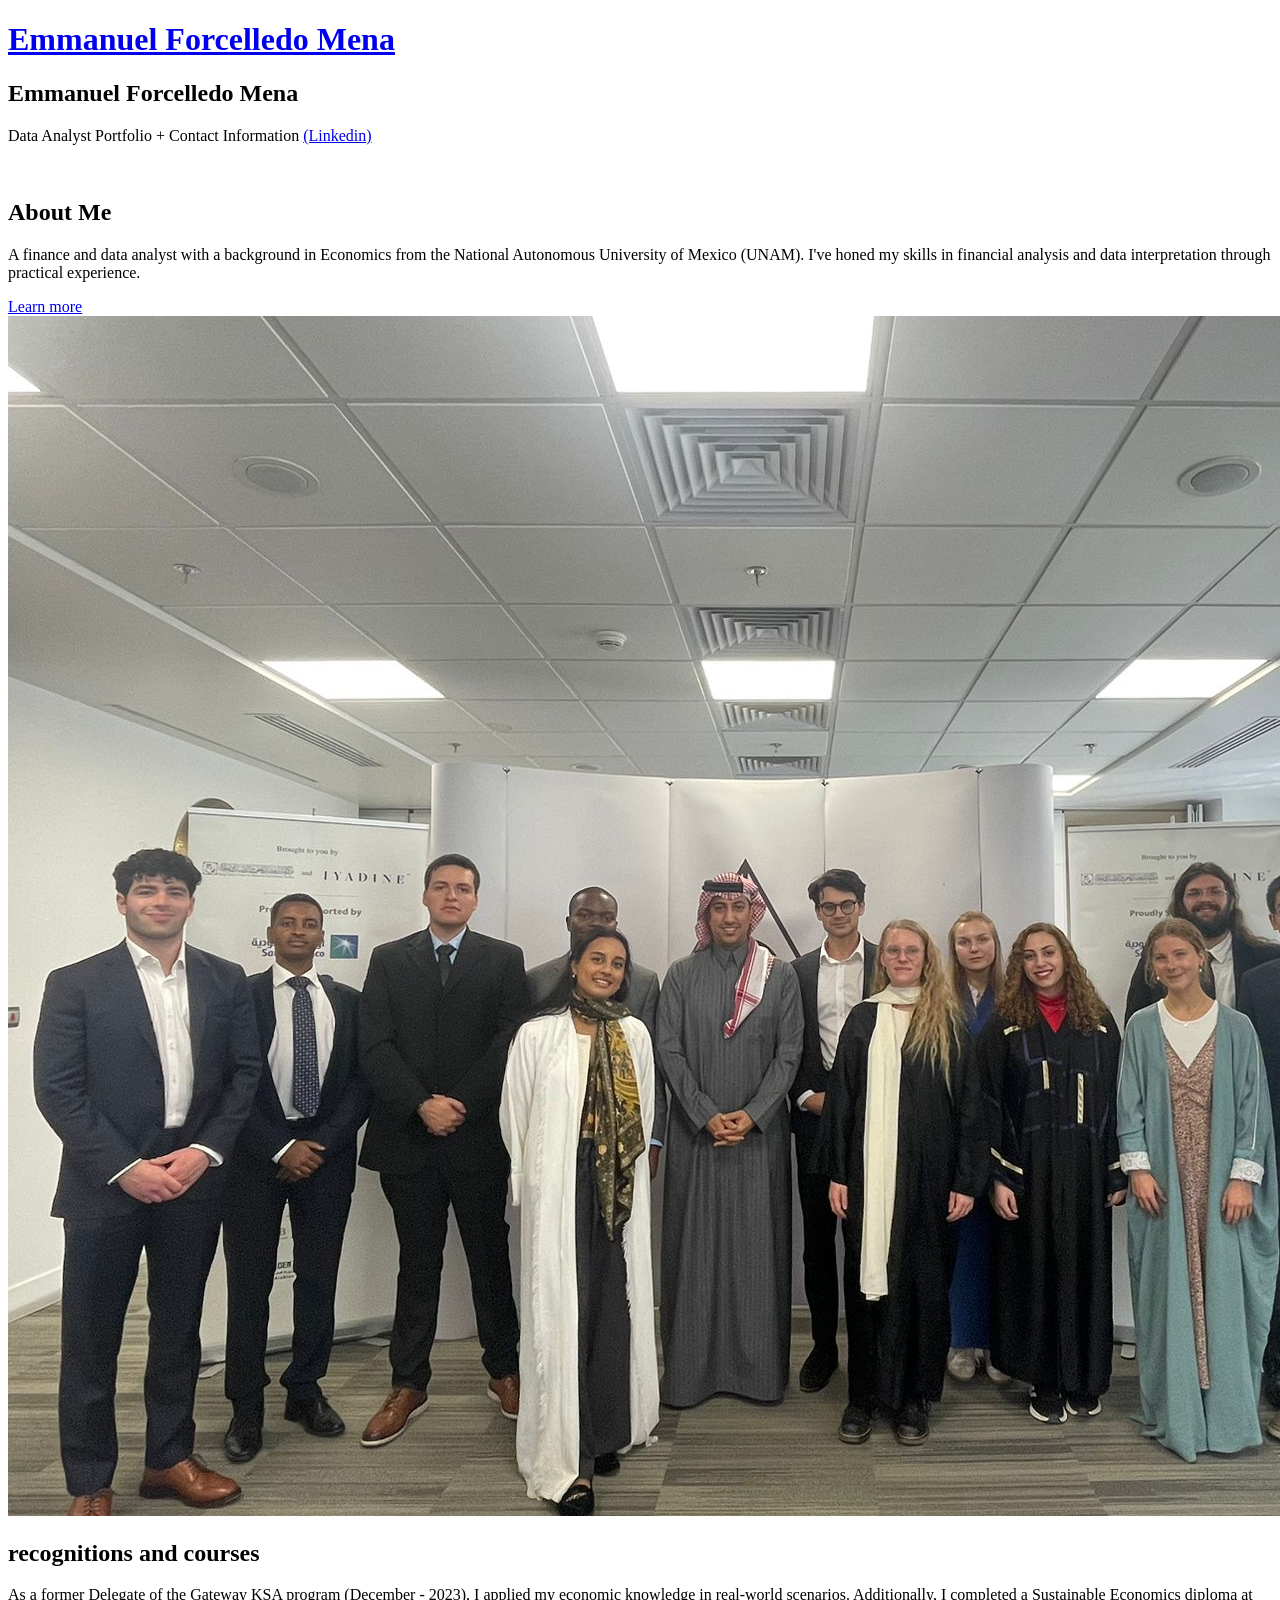
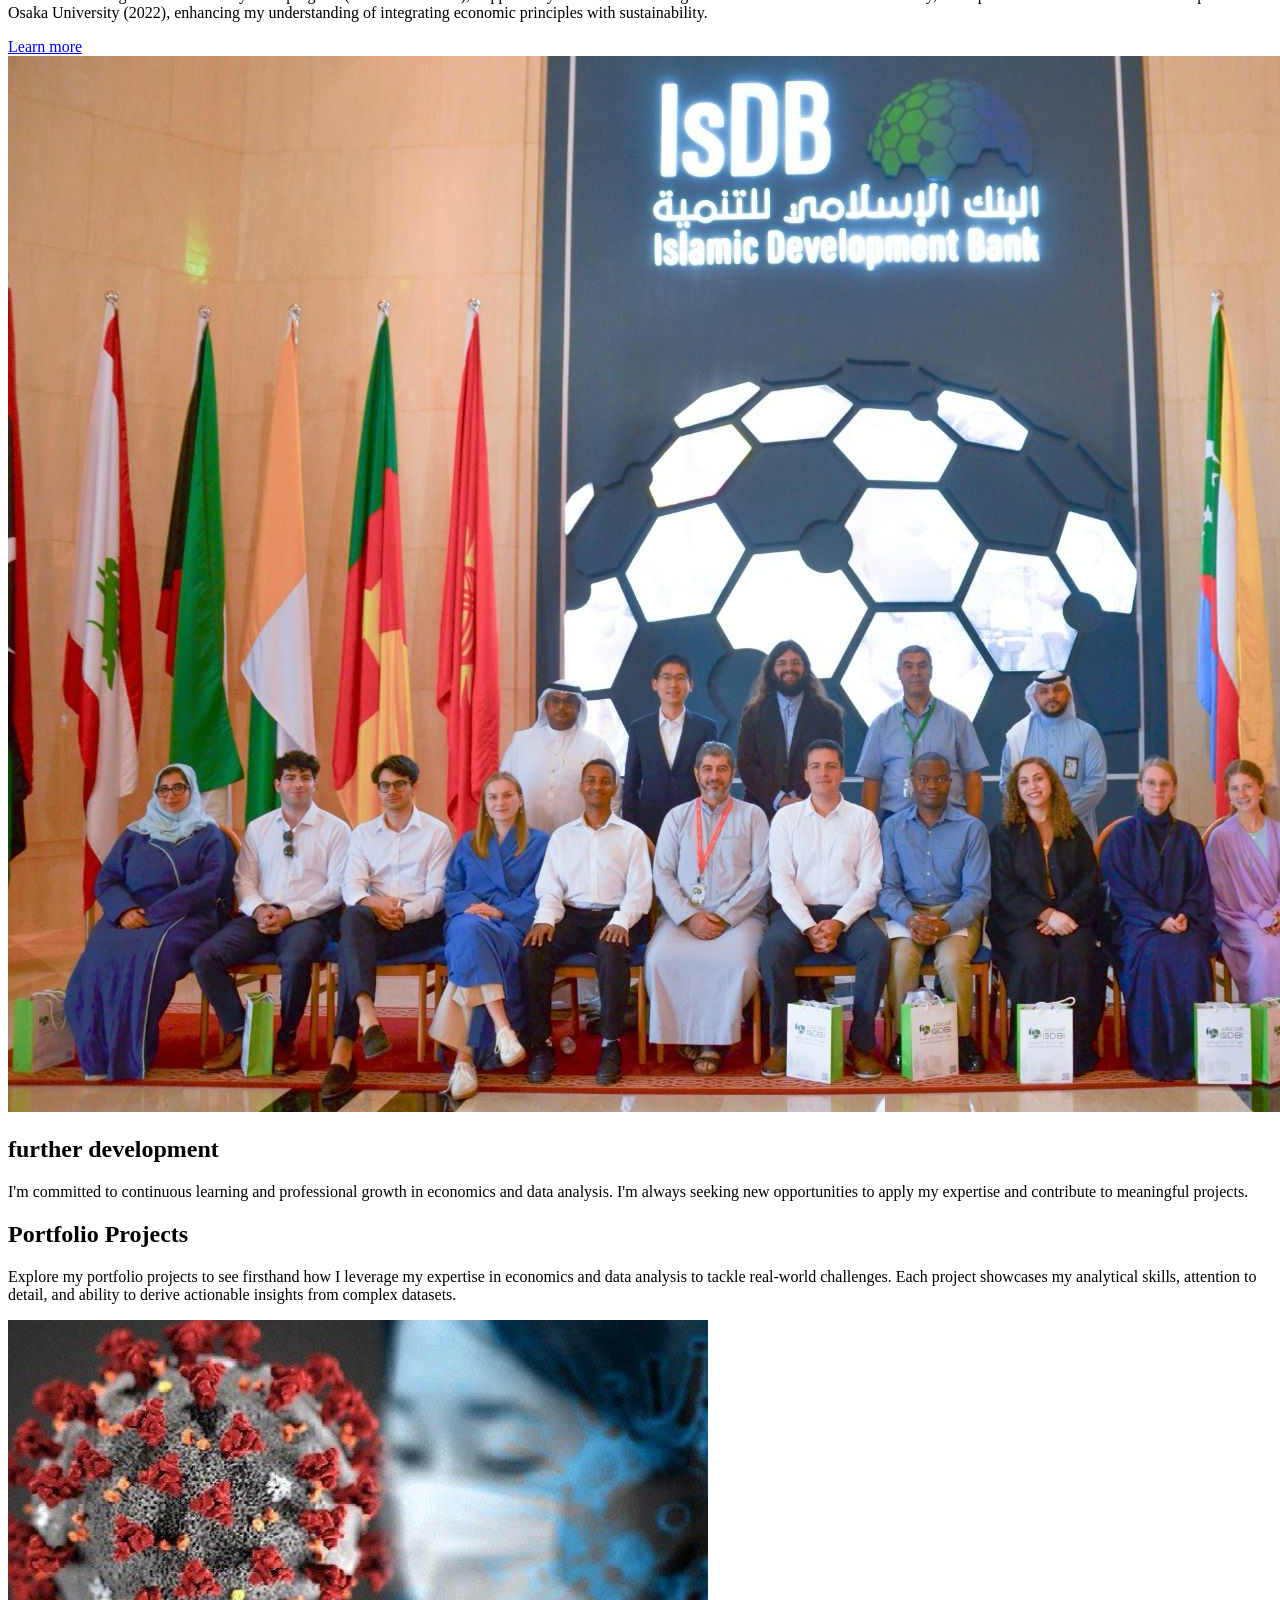
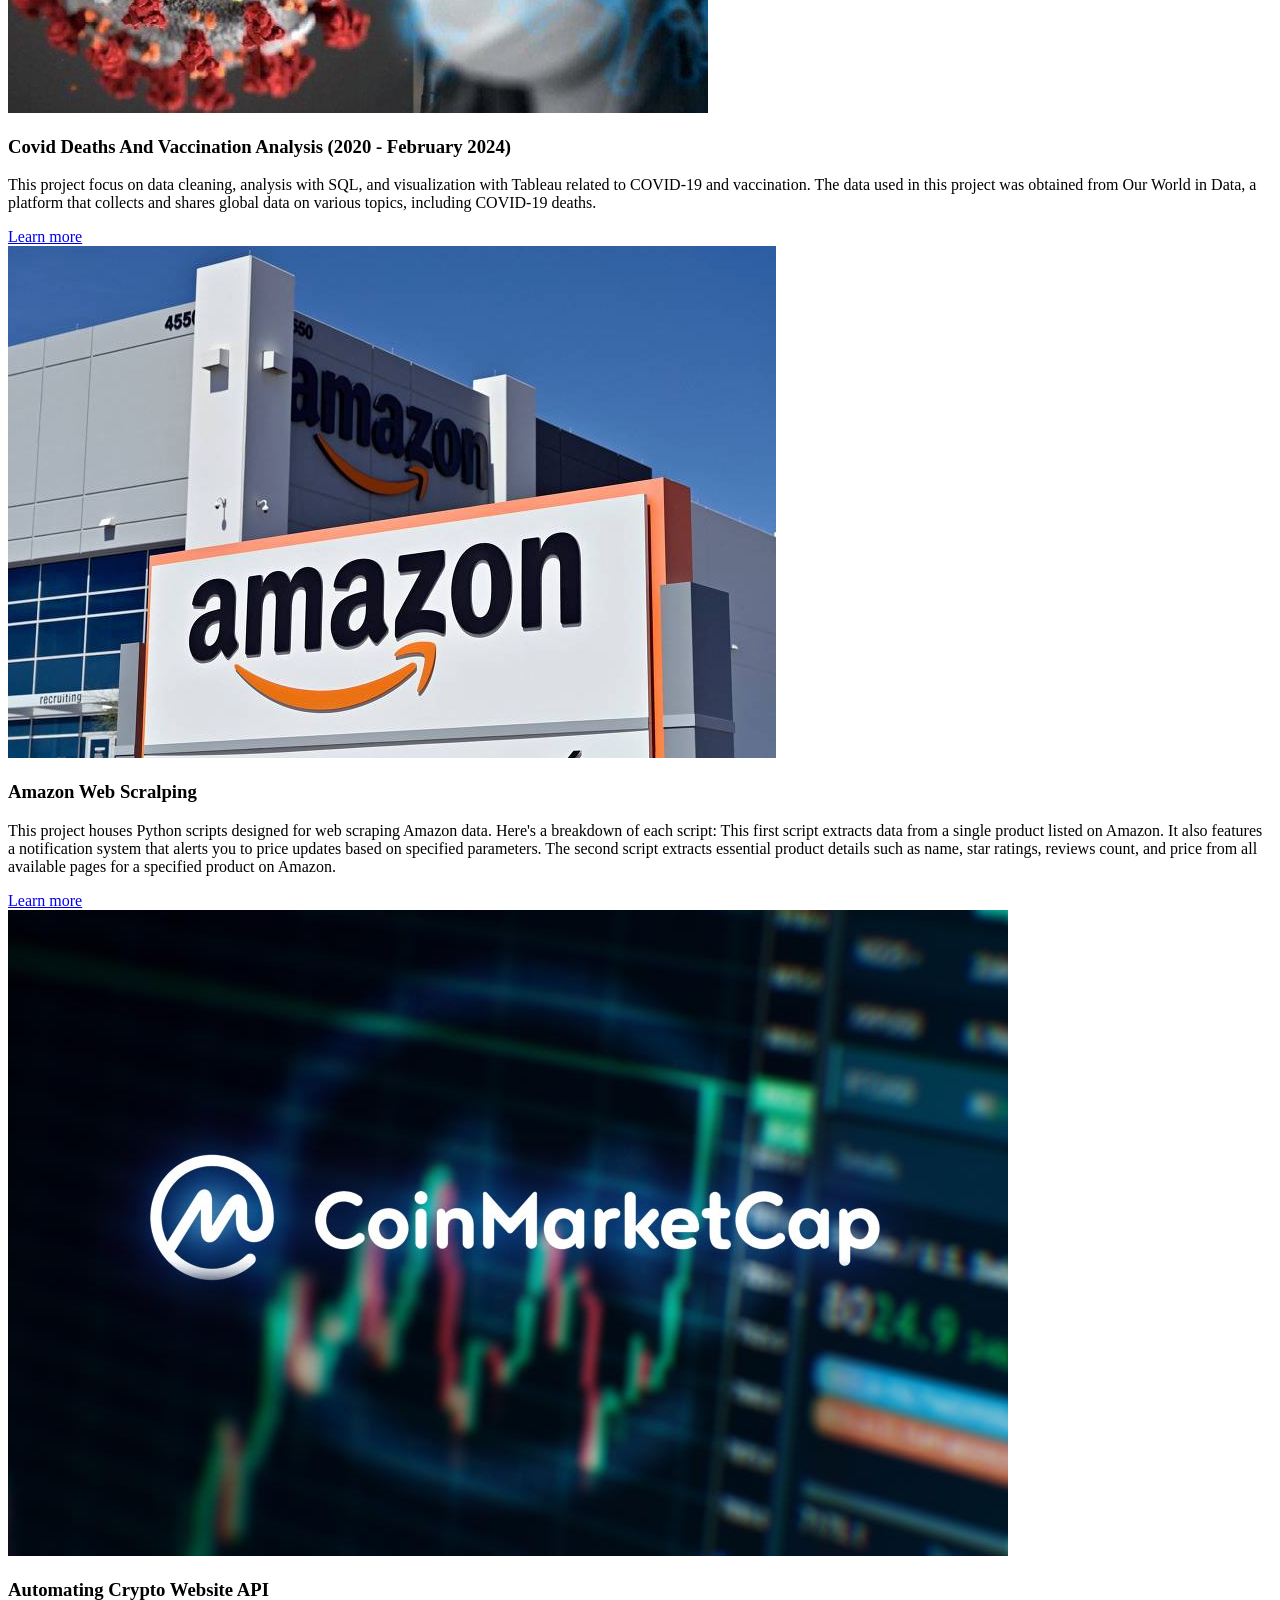
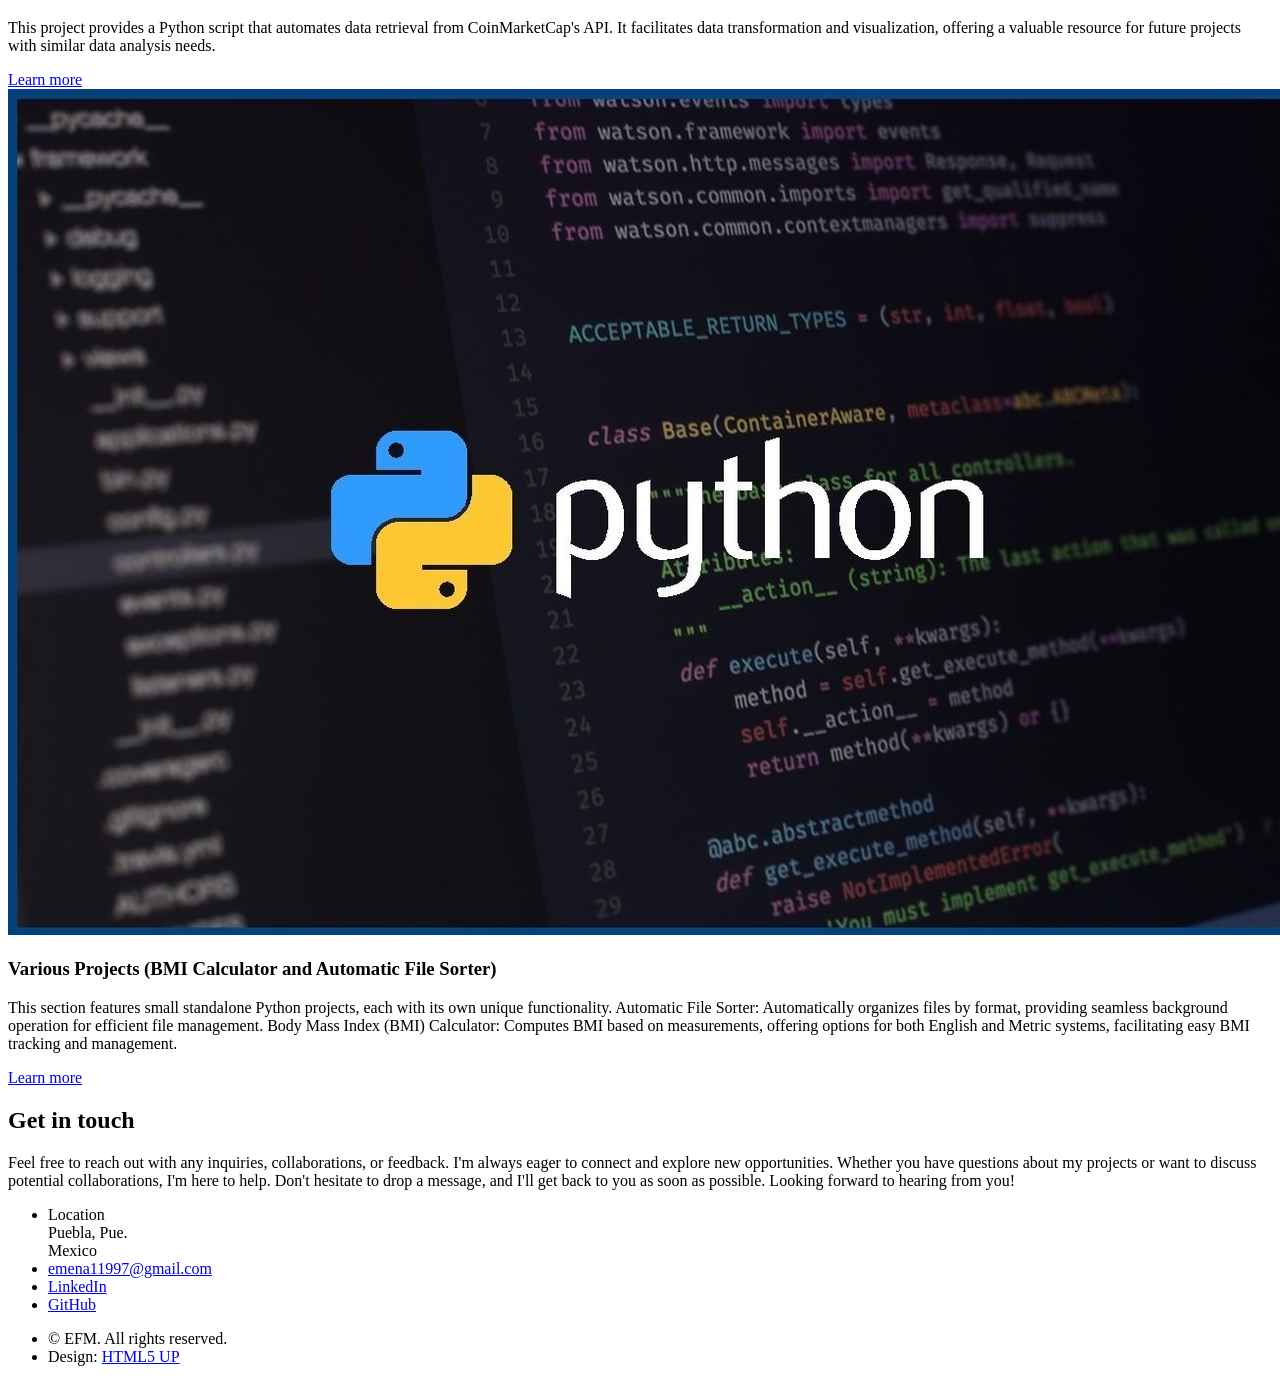
==== index.html @ 2828c2f2 "Add files via upload Initial Commit" ====
<!DOCTYPE HTML>
<!--
	Solid State by HTML5 UP
	html5up.net | @ajlkn
	Free for personal and commercial use under the CCA 3.0 license (html5up.net/license)
-->
<html>
	<head>
		<title>Solid State by HTML5 UP</title>
		<meta charset="utf-8" />
		<meta name="viewport" content="width=device-width, initial-scale=1, user-scalable=no" />
		<link rel="stylesheet" href="assets/css/main.css" />
		<noscript><link rel="stylesheet" href="assets/css/noscript.css" /></noscript>
	</head>
	<body class="is-preload">

		<!-- Page Wrapper -->
			<div id="page-wrapper">

				<!-- Header -->
					<header id="header" class="alt">
						<h1><a href="index.html">Emmanuel Forcelledo Mena</a></h1>
					</header>


				<!-- Banner -->
					<section id="banner">
						<div class="inner">
							<div class="logo"><span class="icon fa-gem"></span></div>
							<h2>Emmanuel Forcelledo Mena</h2>
							<p>Data Analyst Portfolio + Contact Information <a href="https://www.linkedin.com/in/emmanuel-forcelledo-mena-1a5a07210/"> (Linkedin) </a></p>
						</div>
					</section>

				<!-- Wrapper -->
					<section id="wrapper">

						<!-- One -->
							<section id="one" class="wrapper spotlight style1">
								<div class="inner">
									<a href="#" class="image"><img src="images/IMG_3026.jpg" alt="" /></a>
									<div class="content">
										<h2 class="major">About Me </h2>
										<p>
											A finance and data analyst with a background in Economics from the National Autonomous University of Mexico (UNAM).
											I've honed my skills in financial analysis and data interpretation through practical experience.</p>
										<a href="https://www.linkedin.com/in/emmanuel-forcelledo-mena-1a5a07210/" class="special">Learn more</a>
									</div>
								</div>
							</section>

						<!-- Two -->
							<section id="two" class="wrapper alt spotlight style4">
								<div class="inner">
									<a href="#" class="image"><img src="images/IMG-20231224-WA0111.jpg" alt="" /></a>
									<div class="content">
										<h2 class="major">
											recognitions and courses</h2>
										<p>As a former Delegate of the Gateway KSA program (December - 2023), I applied my economic knowledge in real-world scenarios.
											Additionally, I completed a Sustainable Economics diploma at Osaka University (2022), enhancing my understanding of
											integrating economic principles with sustainability.</p>
										<a href="https://www.linkedin.com/in/emmanuel-forcelledo-mena-1a5a07210/" class="special">Learn more</a>
									</div>
								</div>
							</section>

						<!-- Three -->
							<section id="three" class="wrapper spotlight style3">
								<div class="inner">
									<a href="#" class="image"><img src="images/IMG-20231224-WA0049.jpg" alt="" /></a>
									<div class="content">
										<h2 class="major">further development</h2>
										<p>I'm committed to continuous learning and professional growth in economics and data analysis.
											I'm always seeking new opportunities to apply my expertise and contribute to meaningful projects.</p>
									</div>
								</div>
							</section>

						<!-- Four -->
							<section id="four" class="wrapper alt style1">
								<div class="inner">
									<h2 class="major">Portfolio Projects </h2>
									<p>Explore my portfolio projects to see firsthand how I leverage my expertise
										in economics and data analysis to tackle real-world challenges. Each project showcases my analytical skills, attention to detail, and ability to derive actionable insights from complex datasets.</p>
									<section class="features">
										<article>
											<a href="#" class="image"><img src="images/Covid-19-1.jpg" alt="" /></a>
											<h3 class="major">Covid Deaths And Vaccination Analysis (2020 - February 2024)</h3>
											<p>This project focus on data cleaning, analysis with SQL, and visualization with Tableau related to COVID-19
												and vaccination. The data used in this project was obtained from
												Our World in Data, a platform that collects and shares global data on various topics,
												including COVID-19 deaths.</p>
											<a href="https://github.com/EmmanuelForcelledoMena/CovidDeathsAndVaccinationAnalysis-2020-Feb2024-" class="special">Learn more</a>
										</article>
										<article>
											<a href="#" class="image"><img src="images/Amazon.jpg" alt="" /></a>
											<h3 class="major"> Amazon Web Scralping
											</h3>
											<p>
												This project houses Python scripts designed for web scraping Amazon data. Here's a breakdown of each script:
												
												
												This  first script extracts data from a single product listed on Amazon. It also features a notification system that alerts you to price updates based on specified parameters.
												
												
												The second script extracts essential product details such as name, star ratings, reviews count, and price from all available pages for a specified product on Amazon.
												
												</p>
											<a href= "https://github.com/EmmanuelForcelledoMena/PythonAmazonWebScralping" class="special">Learn more</a>
										</article>
										<article>
											<a href="#" class="image"><img src="images/CoinMarketCap.jpg" alt="" /></a>
											<h3 class="major">Automating Crypto Website API
											</h3>
											<p>This project provides a Python script that automates data retrieval from CoinMarketCap's API.
												It facilitates data transformation and visualization, offering a valuable resource for future projects with similar data analysis needs.</p>
											<a href="https://github.com/EmmanuelForcelledoMena/AutomatingCryptoWebsiteAPI" class="special">Learn more</a>
										</article>
										<article>
											<a href="#" class="image"><img src="images/1366_2000.jpg" alt="" /></a>
											<h3 class="major">Various Projects (BMI Calculator and Automatic File Sorter)
											</h3>
											<p>This section features small standalone Python projects, each with its own unique functionality.

												Automatic File Sorter: Automatically organizes files by format, providing seamless background operation for efficient file management.
												
												Body Mass Index (BMI) Calculator: Computes BMI based on measurements, offering options for both English and Metric systems, facilitating easy BMI tracking and management.</p>
											<a href="https://github.com/EmmanuelForcelledoMena/VariousProjects-BMICalculator-AutomaticFileSorter-" class="special">Learn more</a>
										</article>
									</section>
								</div>
							</section>

					</section>

				<!-- Footer -->
<section id="footer">
    <div class="inner">
        <h2 class="major">Get in touch</h2>
        <p>Feel free to reach out with any inquiries, collaborations, or feedback.
            I'm always eager to connect and explore new opportunities. Whether you have questions about my projects
            or want to discuss potential collaborations, I'm here to help. Don't hesitate to drop a message,
            and I'll get back to you as soon as possible. Looking forward to hearing from you!</p>

        <ul class="contact">
            <li class="icon solid fa-map-marker-alt">
                Location<br />
                Puebla, Pue.<br />
                Mexico
            </li>
            <li class="icon solid fa-envelope"><a href="mailto:emena11997@gmail.com">emena11997@gmail.com</a></li>
            <li class="icon brands fa-linkedin"><a href="https://www.linkedin.com/in/emmanuel-forcelledo-mena-1a5a07210/">LinkedIn</a></li>
            <li class="icon brands fa-github"><a href="https://github.com/EmmanuelForcelledoMena">GitHub</a></li>
        </ul>
        <ul class="copyright">
            <li>&copy; EFM. All rights reserved.</li>
            <li>Design: <a href="http://html5up.net">HTML5 UP</a></li>
        </ul>
    </div>
</section>

							</ul>
						</div>
					</section>

			</div>

		<!-- Scripts -->
			<script src="assets/js/jquery.min.js"></script>
			<script src="assets/js/jquery.scrollex.min.js"></script>
			<script src="assets/js/browser.min.js"></script>
			<script src="assets/js/breakpoints.min.js"></script>
			<script src="assets/js/util.js"></script>
			<script src="assets/js/main.js"></script>

	</body>
</html>
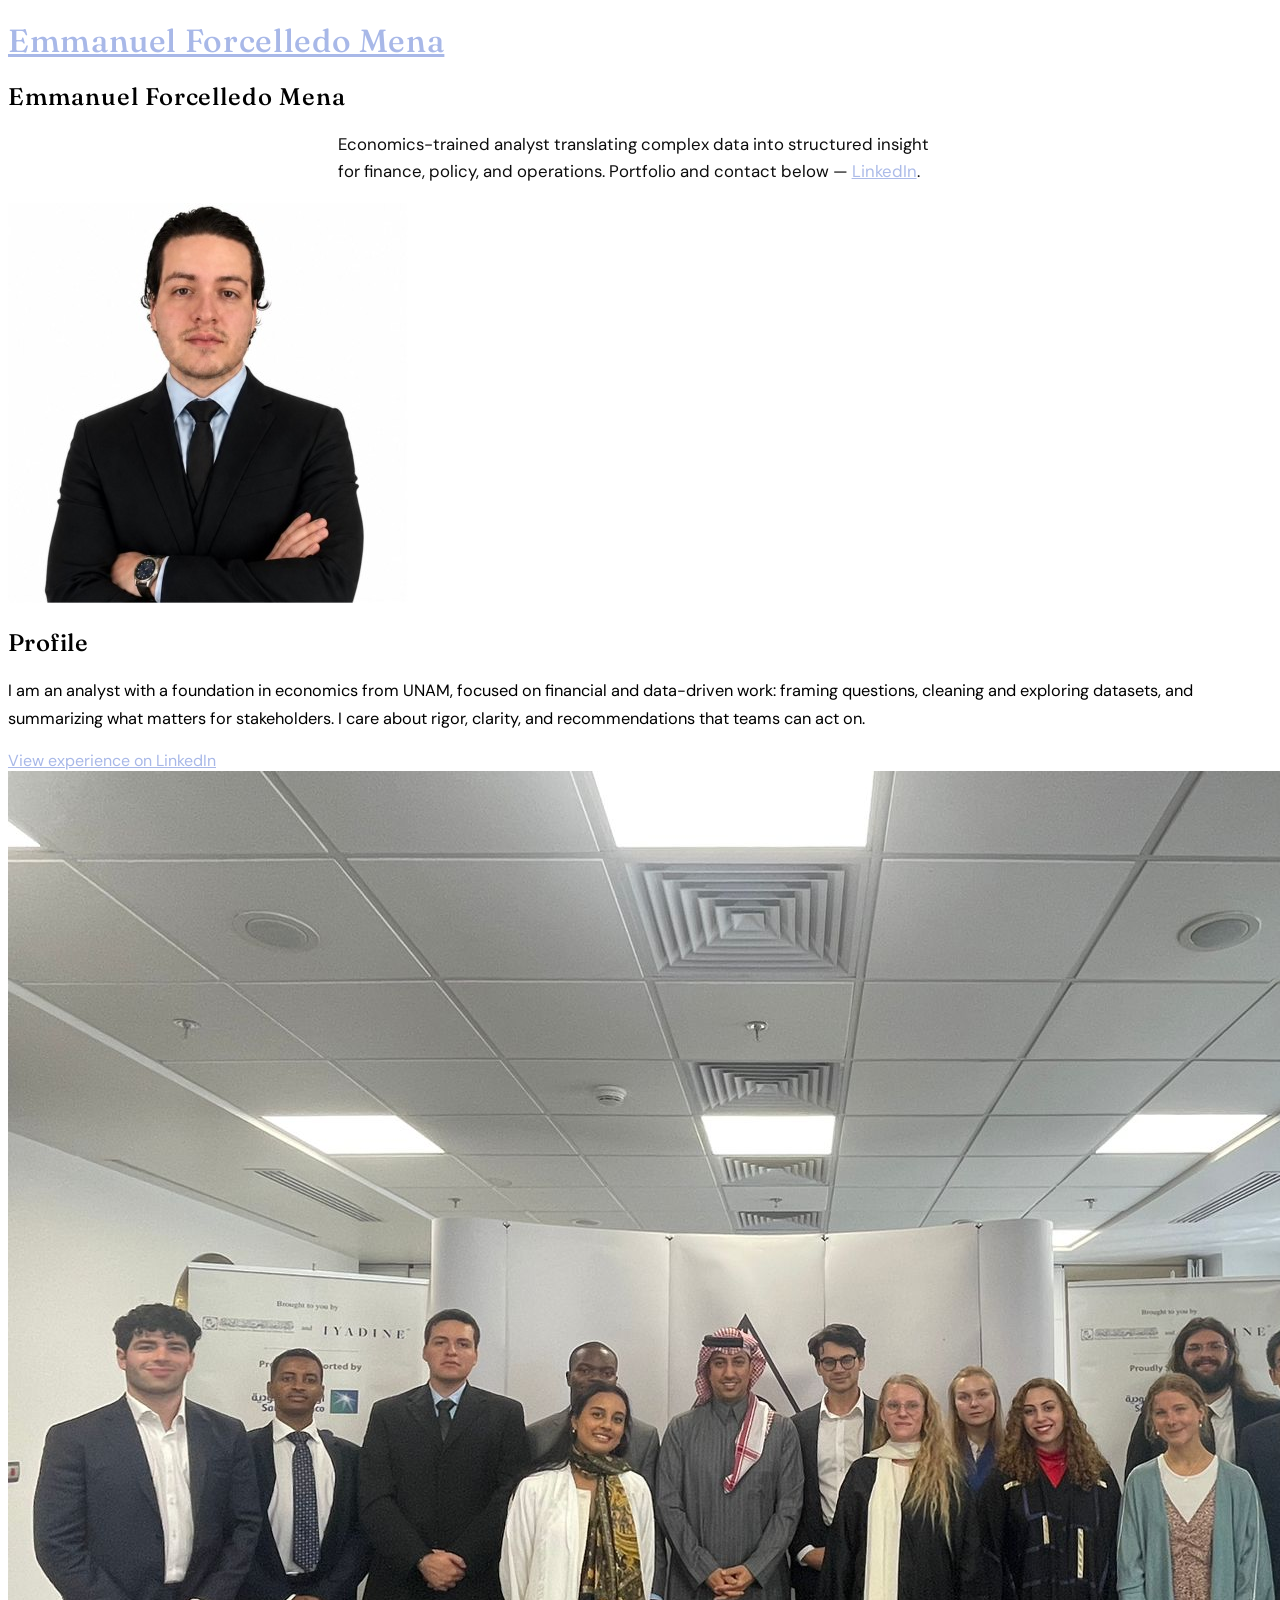
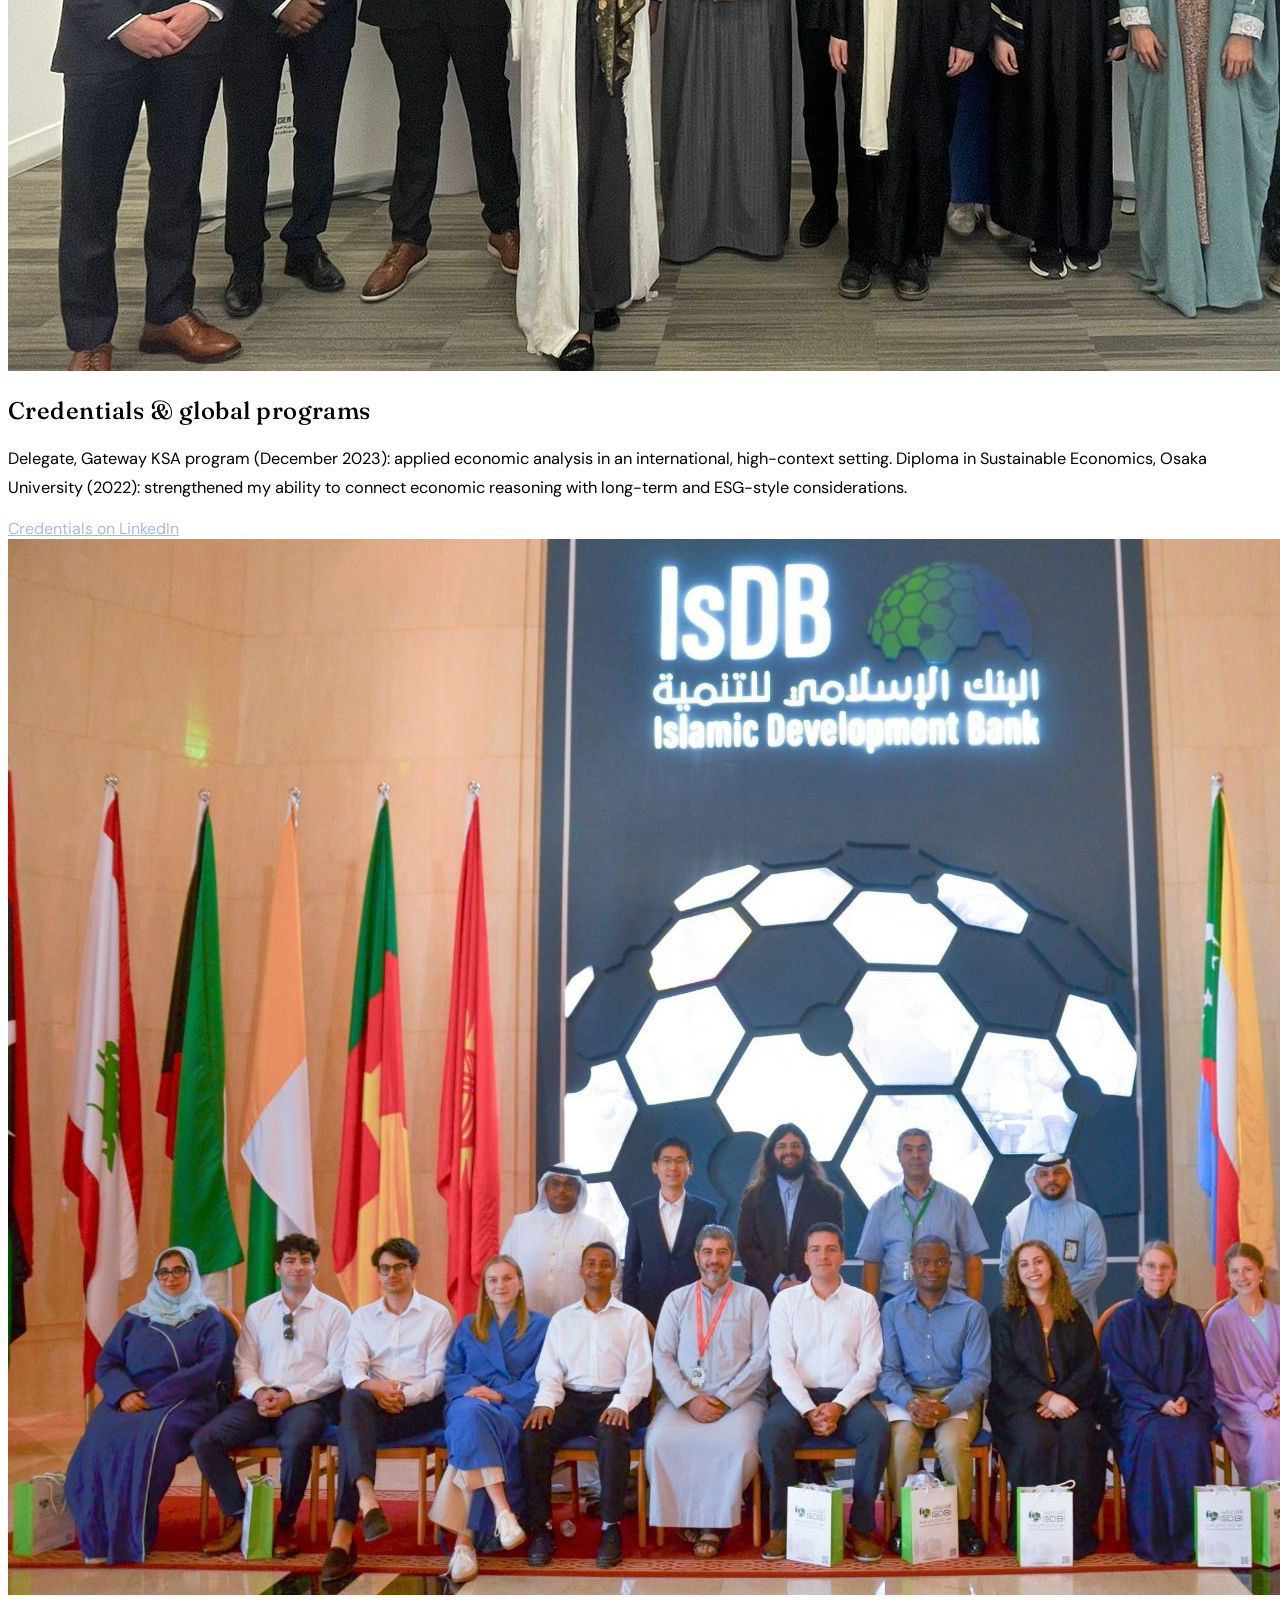
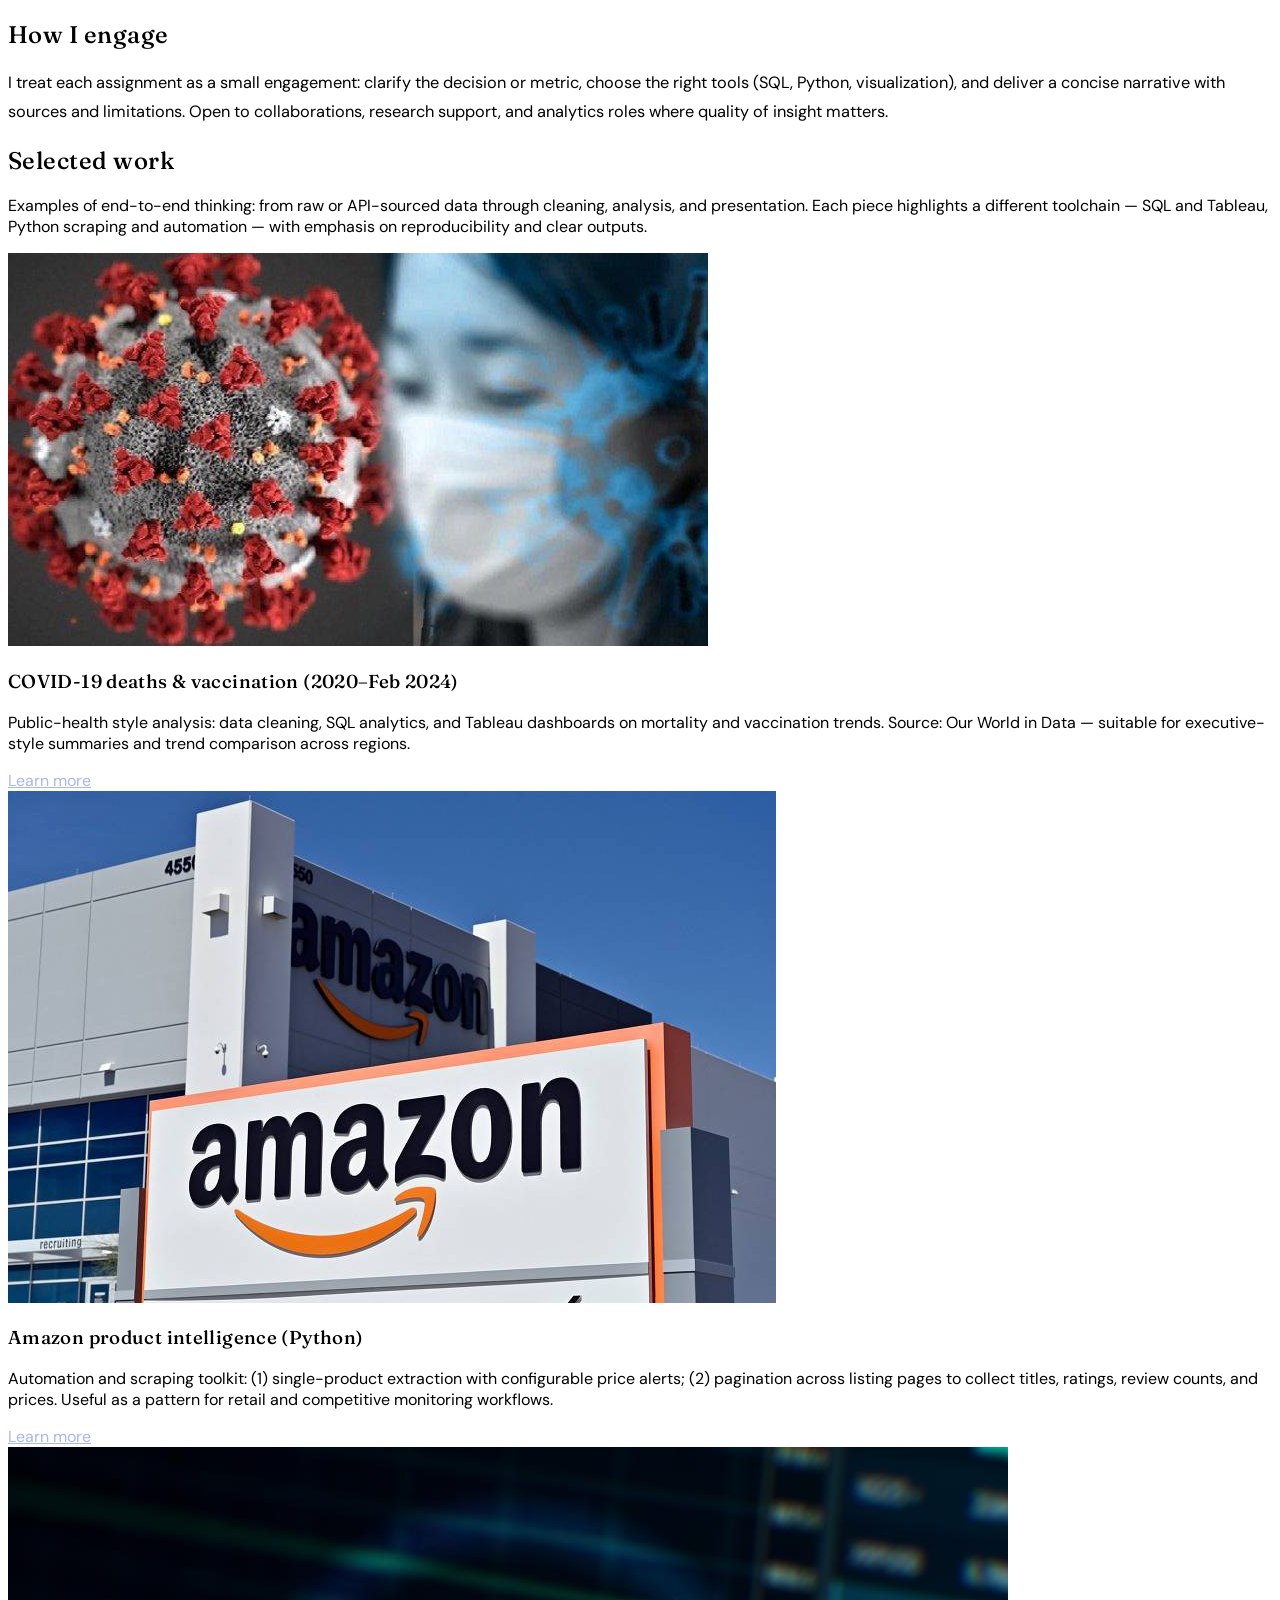
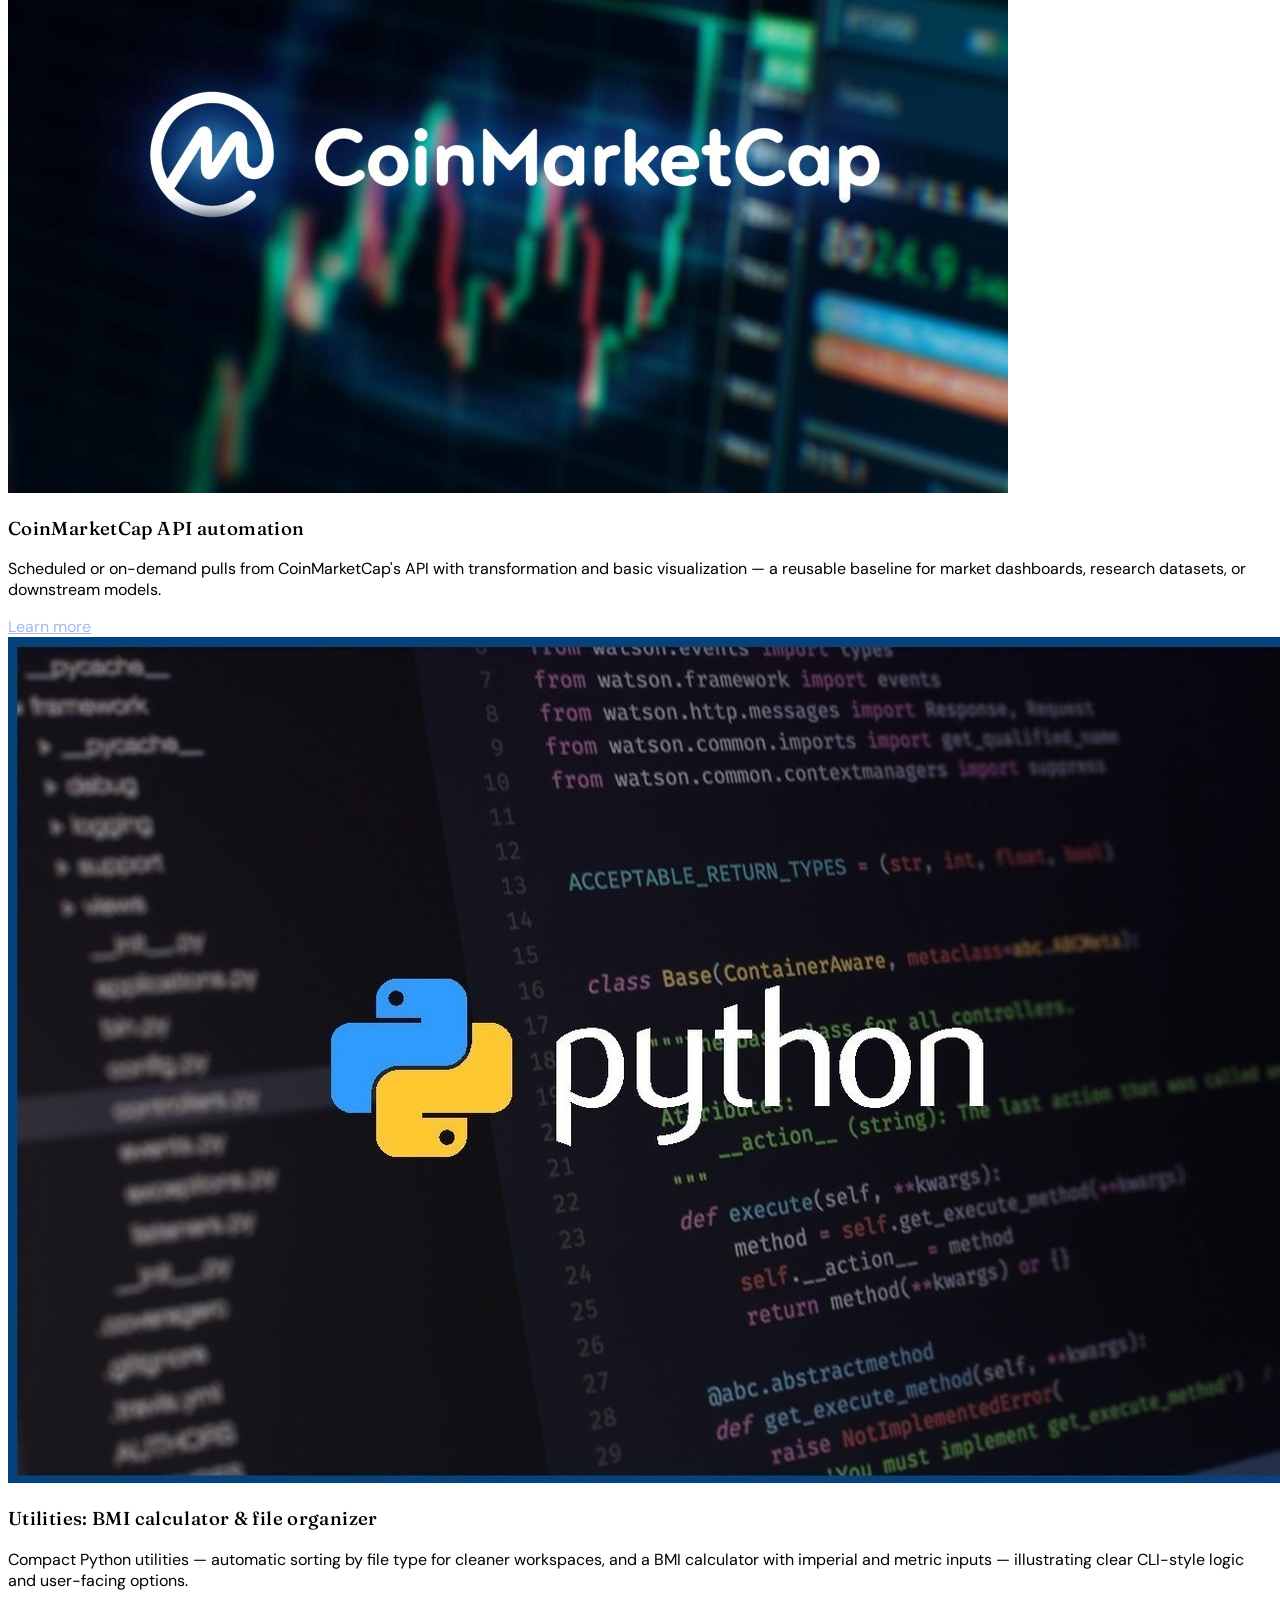
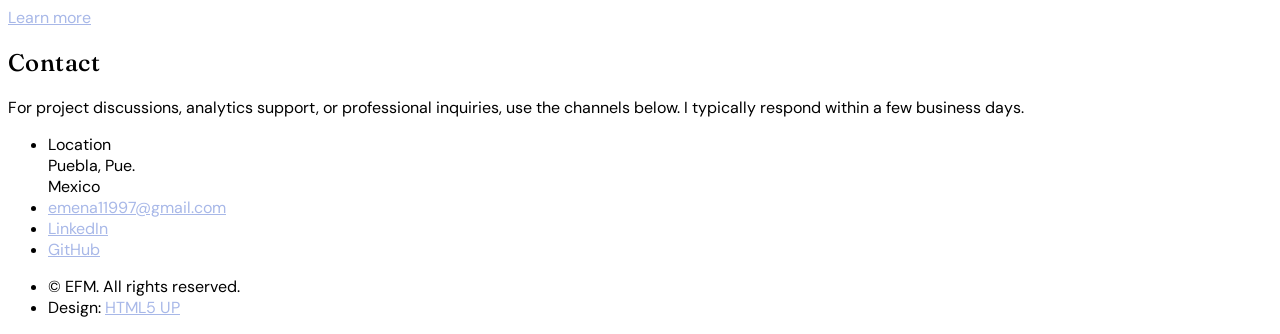
==== commit c2c027b1: "Update 2026 page" ====
--- a/index.html
+++ b/index.html
@@ -6,10 +6,15 @@
 -->
 <html>
 	<head>
-		<title>Solid State by HTML5 UP</title>
+		<title>Emmanuel Forcelledo Mena — Analytics &amp; insights</title>
 		<meta charset="utf-8" />
 		<meta name="viewport" content="width=device-width, initial-scale=1, user-scalable=no" />
+		<meta name="description" content="Economics-trained analyst focused on data, financial insight, and clear recommendations for decision-makers." />
+		<link rel="preconnect" href="https://fonts.googleapis.com" />
+		<link rel="preconnect" href="https://fonts.gstatic.com" crossorigin />
+		<link href="https://fonts.googleapis.com/css2?family=DM+Sans:ital,opsz,wght@0,9..40,300..700;1,9..40,300..700&family=Fraunces:ital,opsz,wght@0,9..144,400..600;1,9..144,400..600&display=swap" rel="stylesheet" />
 		<link rel="stylesheet" href="assets/css/main.css" />
+		<link rel="stylesheet" href="assets/css/consulting.css" />
 		<noscript><link rel="stylesheet" href="assets/css/noscript.css" /></noscript>
 	</head>
 	<body class="is-preload">
@@ -26,9 +31,9 @@
 				<!-- Banner -->
 					<section id="banner">
 						<div class="inner">
-							<div class="logo"><span class="icon fa-gem"></span></div>
+							<div class="logo"><span class="icon solid fa-chart-line"></span></div>
 							<h2>Emmanuel Forcelledo Mena</h2>
-							<p>Data Analyst Portfolio + Contact Information <a href="https://www.linkedin.com/in/emmanuel-forcelledo-mena-1a5a07210/"> (Linkedin) </a></p>
+							<p>Economics-trained analyst translating complex data into structured insight for finance, policy, and operations. Portfolio and contact below — <a href="https://www.linkedin.com/in/emmanuel-forcelledo-mena-1a5a07210/">LinkedIn</a>.</p>
 						</div>
 					</section>
 
@@ -38,13 +43,12 @@
 						<!-- One -->
 							<section id="one" class="wrapper spotlight style1">
 								<div class="inner">
-									<a href="#" class="image"><img src="images/IMG_3026.jpg" alt="" /></a>
+									<a href="https://www.linkedin.com/in/emmanuel-forcelledo-mena-1a5a07210/" class="image"><img src="images/foto_mia.jpeg" alt="Emmanuel Forcelledo Mena" /></a>
 									<div class="content">
-										<h2 class="major">About Me </h2>
+										<h2 class="major">Profile</h2>
 										<p>
-											A finance and data analyst with a background in Economics from the National Autonomous University of Mexico (UNAM).
-											I've honed my skills in financial analysis and data interpretation through practical experience.</p>
-										<a href="https://www.linkedin.com/in/emmanuel-forcelledo-mena-1a5a07210/" class="special">Learn more</a>
+											I am an analyst with a foundation in economics from UNAM, focused on financial and data-driven work: framing questions, cleaning and exploring datasets, and summarizing what matters for stakeholders. I care about rigor, clarity, and recommendations that teams can act on.</p>
+										<a href="https://www.linkedin.com/in/emmanuel-forcelledo-mena-1a5a07210/" class="special">View experience on LinkedIn</a>
 									</div>
 								</div>
 							</section>
@@ -54,12 +58,9 @@
 								<div class="inner">
 									<a href="#" class="image"><img src="images/IMG-20231224-WA0111.jpg" alt="" /></a>
 									<div class="content">
-										<h2 class="major">
-											recognitions and courses</h2>
-										<p>As a former Delegate of the Gateway KSA program (December - 2023), I applied my economic knowledge in real-world scenarios.
-											Additionally, I completed a Sustainable Economics diploma at Osaka University (2022), enhancing my understanding of
-											integrating economic principles with sustainability.</p>
-										<a href="https://www.linkedin.com/in/emmanuel-forcelledo-mena-1a5a07210/" class="special">Learn more</a>
+										<h2 class="major">Credentials &amp; global programs</h2>
+										<p>Delegate, Gateway KSA program (December 2023): applied economic analysis in an international, high-context setting. Diploma in Sustainable Economics, Osaka University (2022): strengthened my ability to connect economic reasoning with long-term and ESG-style considerations.</p>
+										<a href="https://www.linkedin.com/in/emmanuel-forcelledo-mena-1a5a07210/" class="special">Credentials on LinkedIn</a>
 									</div>
 								</div>
 							</section>
@@ -69,9 +70,8 @@
 								<div class="inner">
 									<a href="#" class="image"><img src="images/IMG-20231224-WA0049.jpg" alt="" /></a>
 									<div class="content">
-										<h2 class="major">further development</h2>
-										<p>I'm committed to continuous learning and professional growth in economics and data analysis.
-											I'm always seeking new opportunities to apply my expertise and contribute to meaningful projects.</p>
+										<h2 class="major">How I engage</h2>
+										<p>I treat each assignment as a small engagement: clarify the decision or metric, choose the right tools (SQL, Python, visualization), and deliver a concise narrative with sources and limitations. Open to collaborations, research support, and analytics roles where quality of insight matters.</p>
 									</div>
 								</div>
 							</section>
@@ -79,52 +79,31 @@
 						<!-- Four -->
 							<section id="four" class="wrapper alt style1">
 								<div class="inner">
-									<h2 class="major">Portfolio Projects </h2>
-									<p>Explore my portfolio projects to see firsthand how I leverage my expertise
-										in economics and data analysis to tackle real-world challenges. Each project showcases my analytical skills, attention to detail, and ability to derive actionable insights from complex datasets.</p>
+									<h2 class="major">Selected work</h2>
+									<p>Examples of end-to-end thinking: from raw or API-sourced data through cleaning, analysis, and presentation. Each piece highlights a different toolchain — SQL and Tableau, Python scraping and automation — with emphasis on reproducibility and clear outputs.</p>
 									<section class="features">
 										<article>
 											<a href="#" class="image"><img src="images/Covid-19-1.jpg" alt="" /></a>
-											<h3 class="major">Covid Deaths And Vaccination Analysis (2020 - February 2024)</h3>
-											<p>This project focus on data cleaning, analysis with SQL, and visualization with Tableau related to COVID-19
-												and vaccination. The data used in this project was obtained from
-												Our World in Data, a platform that collects and shares global data on various topics,
-												including COVID-19 deaths.</p>
+											<h3 class="major">COVID-19 deaths &amp; vaccination (2020–Feb 2024)</h3>
+											<p>Public-health style analysis: data cleaning, SQL analytics, and Tableau dashboards on mortality and vaccination trends. Source: Our World in Data — suitable for executive-style summaries and trend comparison across regions.</p>
 											<a href="https://github.com/EmmanuelForcelledoMena/CovidDeathsAndVaccinationAnalysis-2020-Feb2024-" class="special">Learn more</a>
 										</article>
 										<article>
 											<a href="#" class="image"><img src="images/Amazon.jpg" alt="" /></a>
-											<h3 class="major"> Amazon Web Scralping
-											</h3>
-											<p>
-												This project houses Python scripts designed for web scraping Amazon data. Here's a breakdown of each script:
-												
-												
-												This  first script extracts data from a single product listed on Amazon. It also features a notification system that alerts you to price updates based on specified parameters.
-												
-												
-												The second script extracts essential product details such as name, star ratings, reviews count, and price from all available pages for a specified product on Amazon.
-												
-												</p>
-											<a href= "https://github.com/EmmanuelForcelledoMena/PythonAmazonWebScralping" class="special">Learn more</a>
+											<h3 class="major">Amazon product intelligence (Python)</h3>
+											<p>Automation and scraping toolkit: (1) single-product extraction with configurable price alerts; (2) pagination across listing pages to collect titles, ratings, review counts, and prices. Useful as a pattern for retail and competitive monitoring workflows.</p>
+											<a href="https://github.com/EmmanuelForcelledoMena/PythonAmazonWebScralping" class="special">Learn more</a>
 										</article>
 										<article>
 											<a href="#" class="image"><img src="images/CoinMarketCap.jpg" alt="" /></a>
-											<h3 class="major">Automating Crypto Website API
-											</h3>
-											<p>This project provides a Python script that automates data retrieval from CoinMarketCap's API.
-												It facilitates data transformation and visualization, offering a valuable resource for future projects with similar data analysis needs.</p>
+											<h3 class="major">CoinMarketCap API automation</h3>
+											<p>Scheduled or on-demand pulls from CoinMarketCap's API with transformation and basic visualization — a reusable baseline for market dashboards, research datasets, or downstream models.</p>
 											<a href="https://github.com/EmmanuelForcelledoMena/AutomatingCryptoWebsiteAPI" class="special">Learn more</a>
 										</article>
 										<article>
 											<a href="#" class="image"><img src="images/1366_2000.jpg" alt="" /></a>
-											<h3 class="major">Various Projects (BMI Calculator and Automatic File Sorter)
-											</h3>
-											<p>This section features small standalone Python projects, each with its own unique functionality.
-
-												Automatic File Sorter: Automatically organizes files by format, providing seamless background operation for efficient file management.
-												
-												Body Mass Index (BMI) Calculator: Computes BMI based on measurements, offering options for both English and Metric systems, facilitating easy BMI tracking and management.</p>
+											<h3 class="major">Utilities: BMI calculator &amp; file organizer</h3>
+											<p>Compact Python utilities — automatic sorting by file type for cleaner workspaces, and a BMI calculator with imperial and metric inputs — illustrating clear CLI-style logic and user-facing options.</p>
 											<a href="https://github.com/EmmanuelForcelledoMena/VariousProjects-BMICalculator-AutomaticFileSorter-" class="special">Learn more</a>
 										</article>
 									</section>
@@ -136,11 +115,8 @@
 				<!-- Footer -->
 <section id="footer">
     <div class="inner">
-        <h2 class="major">Get in touch</h2>
-        <p>Feel free to reach out with any inquiries, collaborations, or feedback.
-            I'm always eager to connect and explore new opportunities. Whether you have questions about my projects
-            or want to discuss potential collaborations, I'm here to help. Don't hesitate to drop a message,
-            and I'll get back to you as soon as possible. Looking forward to hearing from you!</p>
+        <h2 class="major">Contact</h2>
+        <p>For project discussions, analytics support, or professional inquiries, use the channels below. I typically respond within a few business days.</p>
 
         <ul class="contact">
             <li class="icon solid fa-map-marker-alt">
@@ -159,10 +135,6 @@
     </div>
 </section>
 
-							</ul>
-						</div>
-					</section>
-
 			</div>
 
 		<!-- Scripts -->
@@ -174,4 +146,4 @@
 			<script src="assets/js/main.js"></script>
 
 	</body>
-</html>+</html>
--- a/assets/css/consulting.css
+++ b/assets/css/consulting.css
@@ -0,0 +1,77 @@
+/* Professional / consulting layer — overrides Solid State accents only where needed */
+
+body,
+input,
+select,
+textarea {
+	font-family: "DM Sans", "Source Sans Pro", Helvetica, sans-serif;
+	font-weight: 400;
+}
+
+h1,
+h2,
+h3,
+h4,
+h5,
+h6 {
+	font-family: "Fraunces", "Palatino Linotype", Georgia, serif;
+	font-weight: 500;
+	letter-spacing: 0.02em;
+}
+
+#banner h2 {
+	font-weight: 500;
+	letter-spacing: 0.04em;
+}
+
+#banner > .inner > p {
+	font-size: 1.05em;
+	line-height: 1.65;
+	max-width: 36em;
+	margin-left: auto;
+	margin-right: auto;
+	opacity: 0.95;
+}
+
+#banner .logo .icon {
+	color: #c9a962;
+}
+
+a {
+	color: #a8b8e8;
+}
+
+a:hover {
+	color: #d4c4a8;
+}
+
+input[type="submit"],
+input[type="reset"],
+input[type="button"],
+button,
+.button {
+	background-color: #3d4f7a;
+}
+
+input[type="submit"]:hover,
+input[type="reset"]:hover,
+input[type="button"]:hover,
+button:hover,
+.button:hover {
+	background-color: #c9a962;
+	color: #2e3141 !important;
+}
+
+.spotlight .content p {
+	line-height: 1.75;
+	font-size: 1.02em;
+}
+
+#wrapper > section > header h2,
+#wrapper > section h2.major {
+	border-color: rgba(201, 169, 98, 0.35);
+}
+
+#footer h2.major {
+	border-color: rgba(201, 169, 98, 0.35);
+}
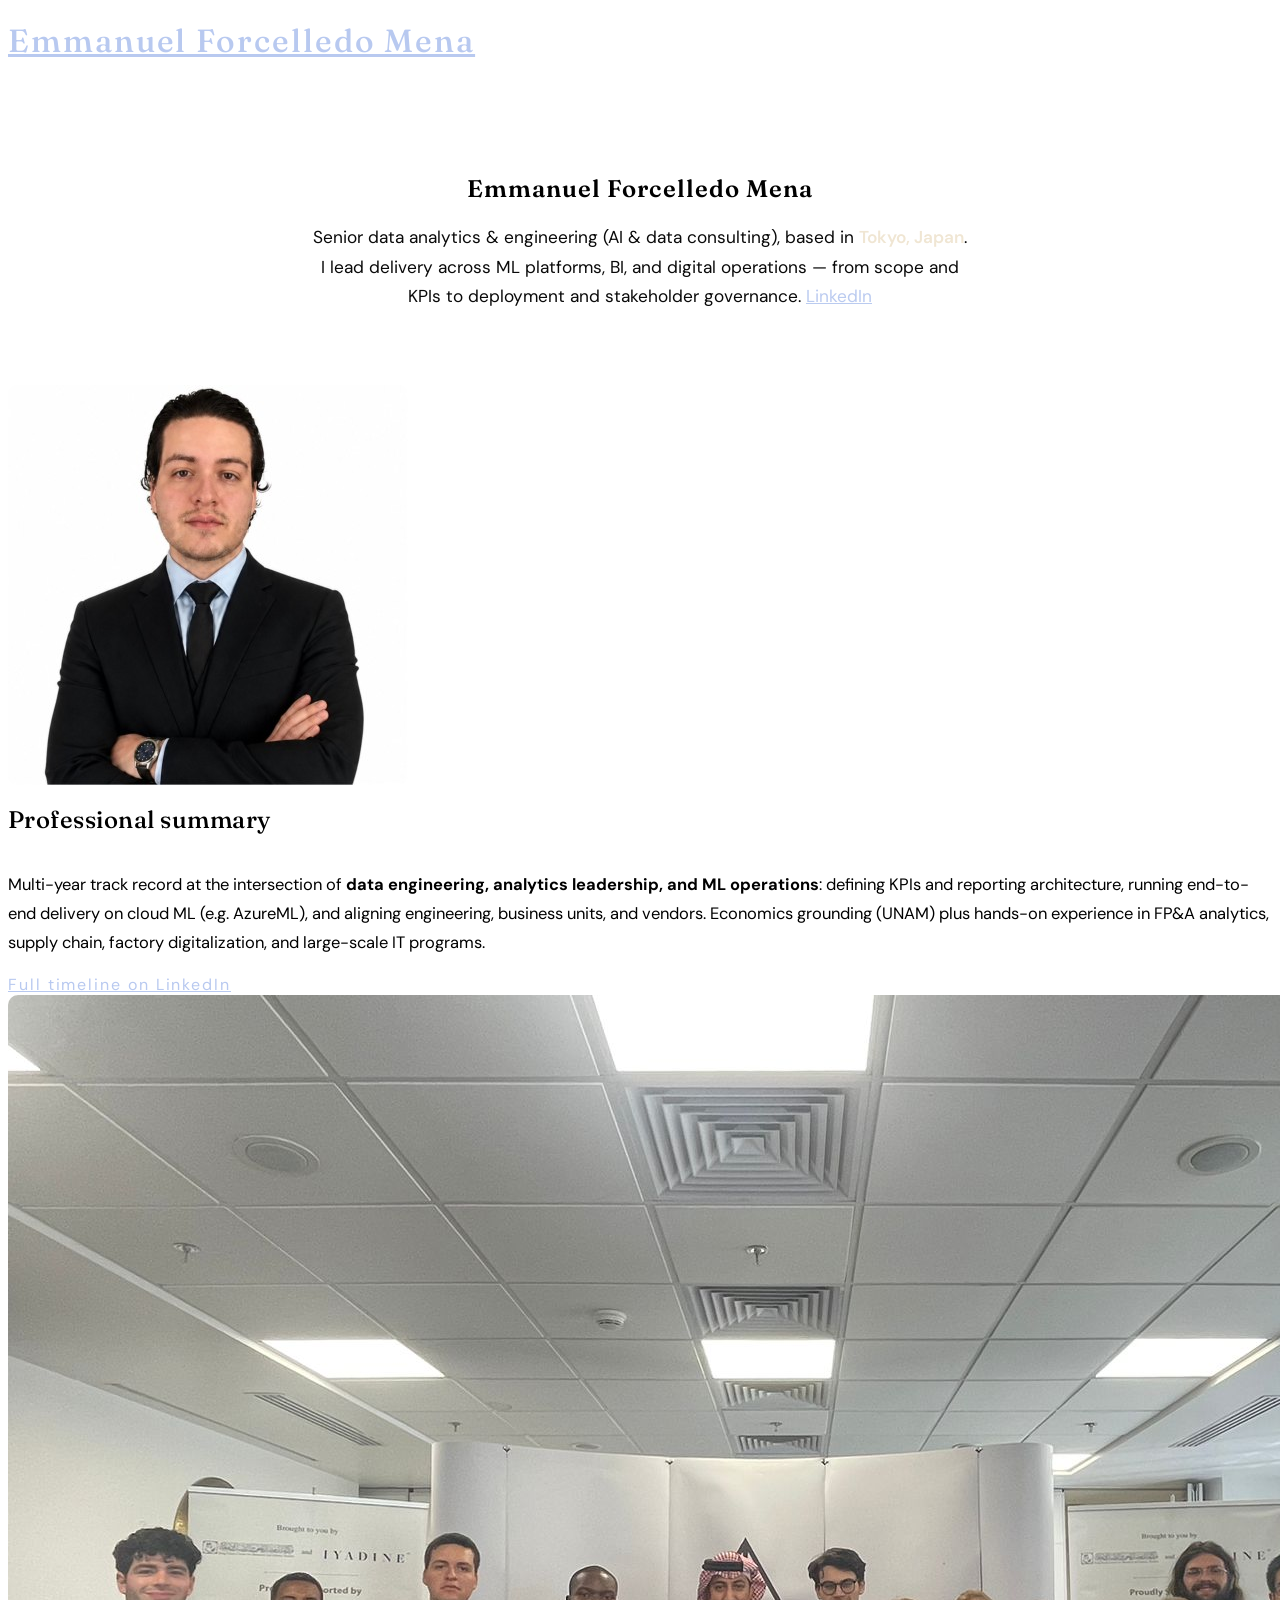
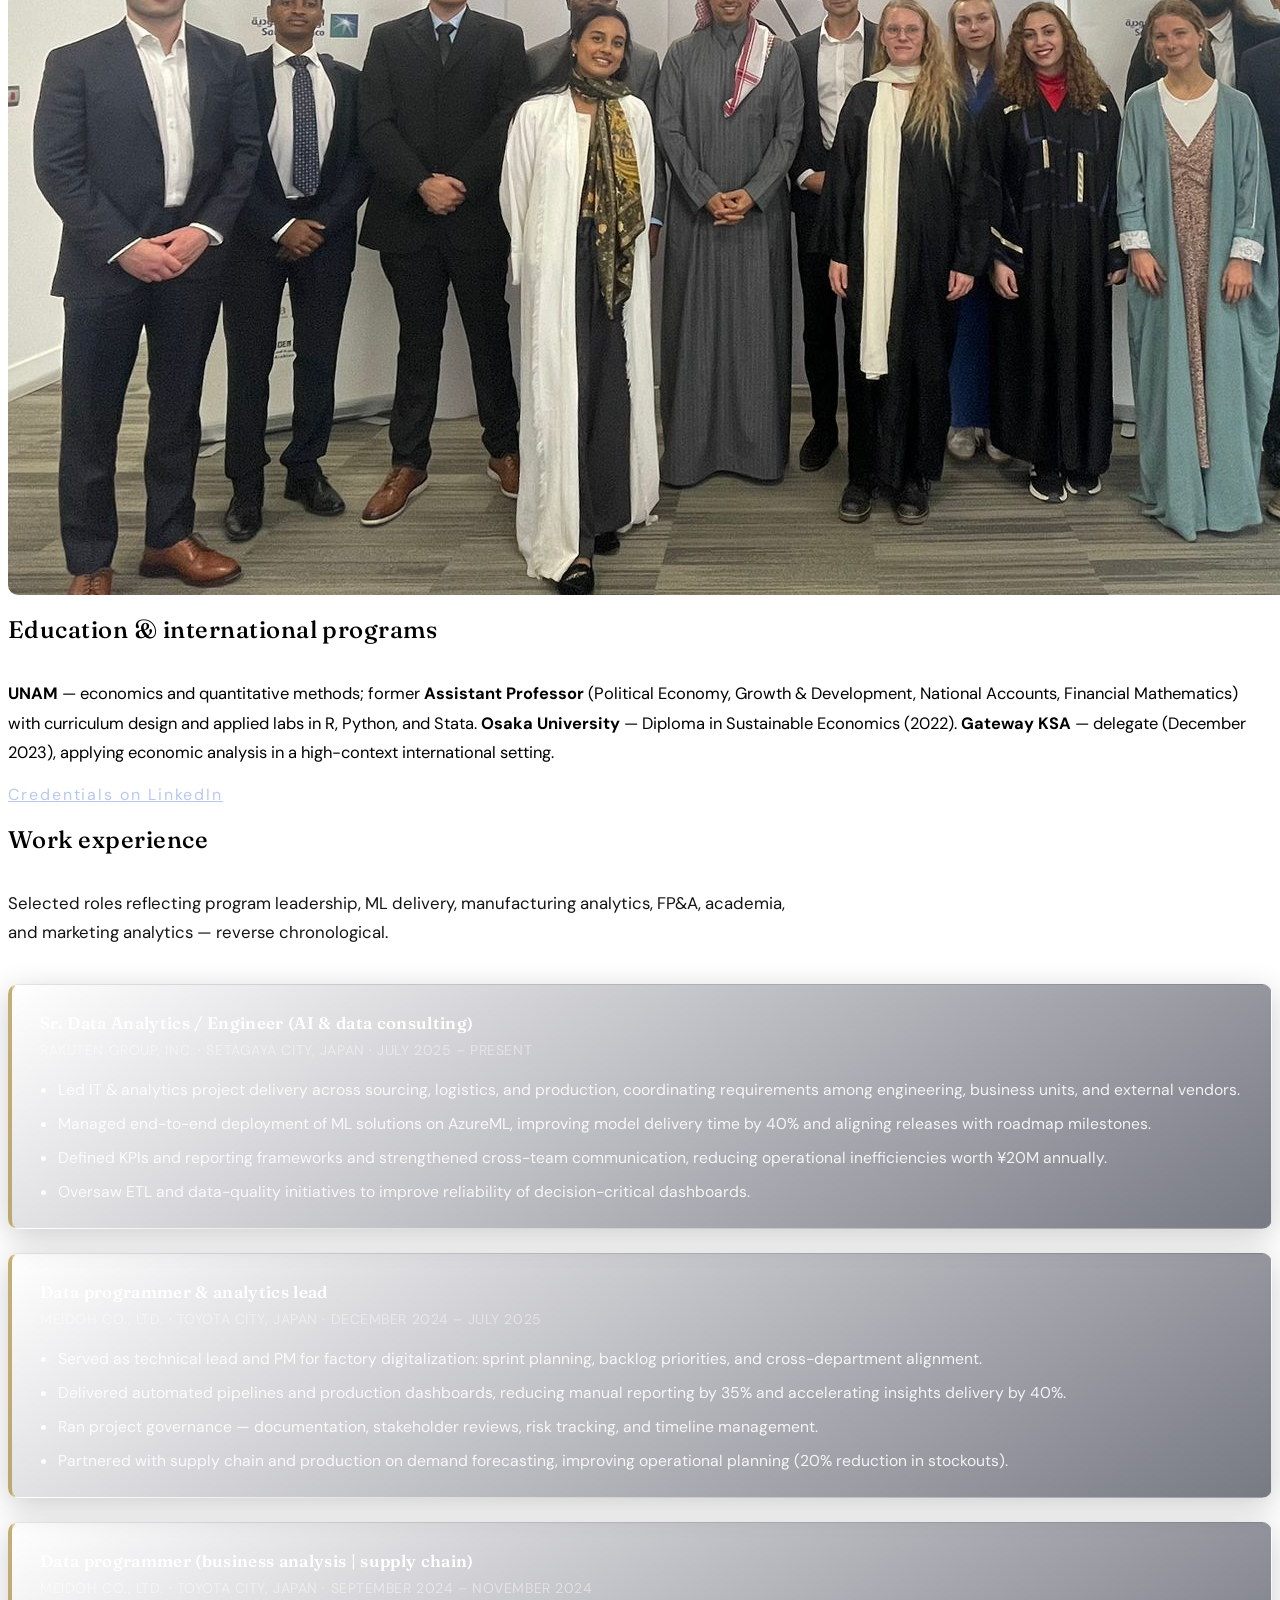
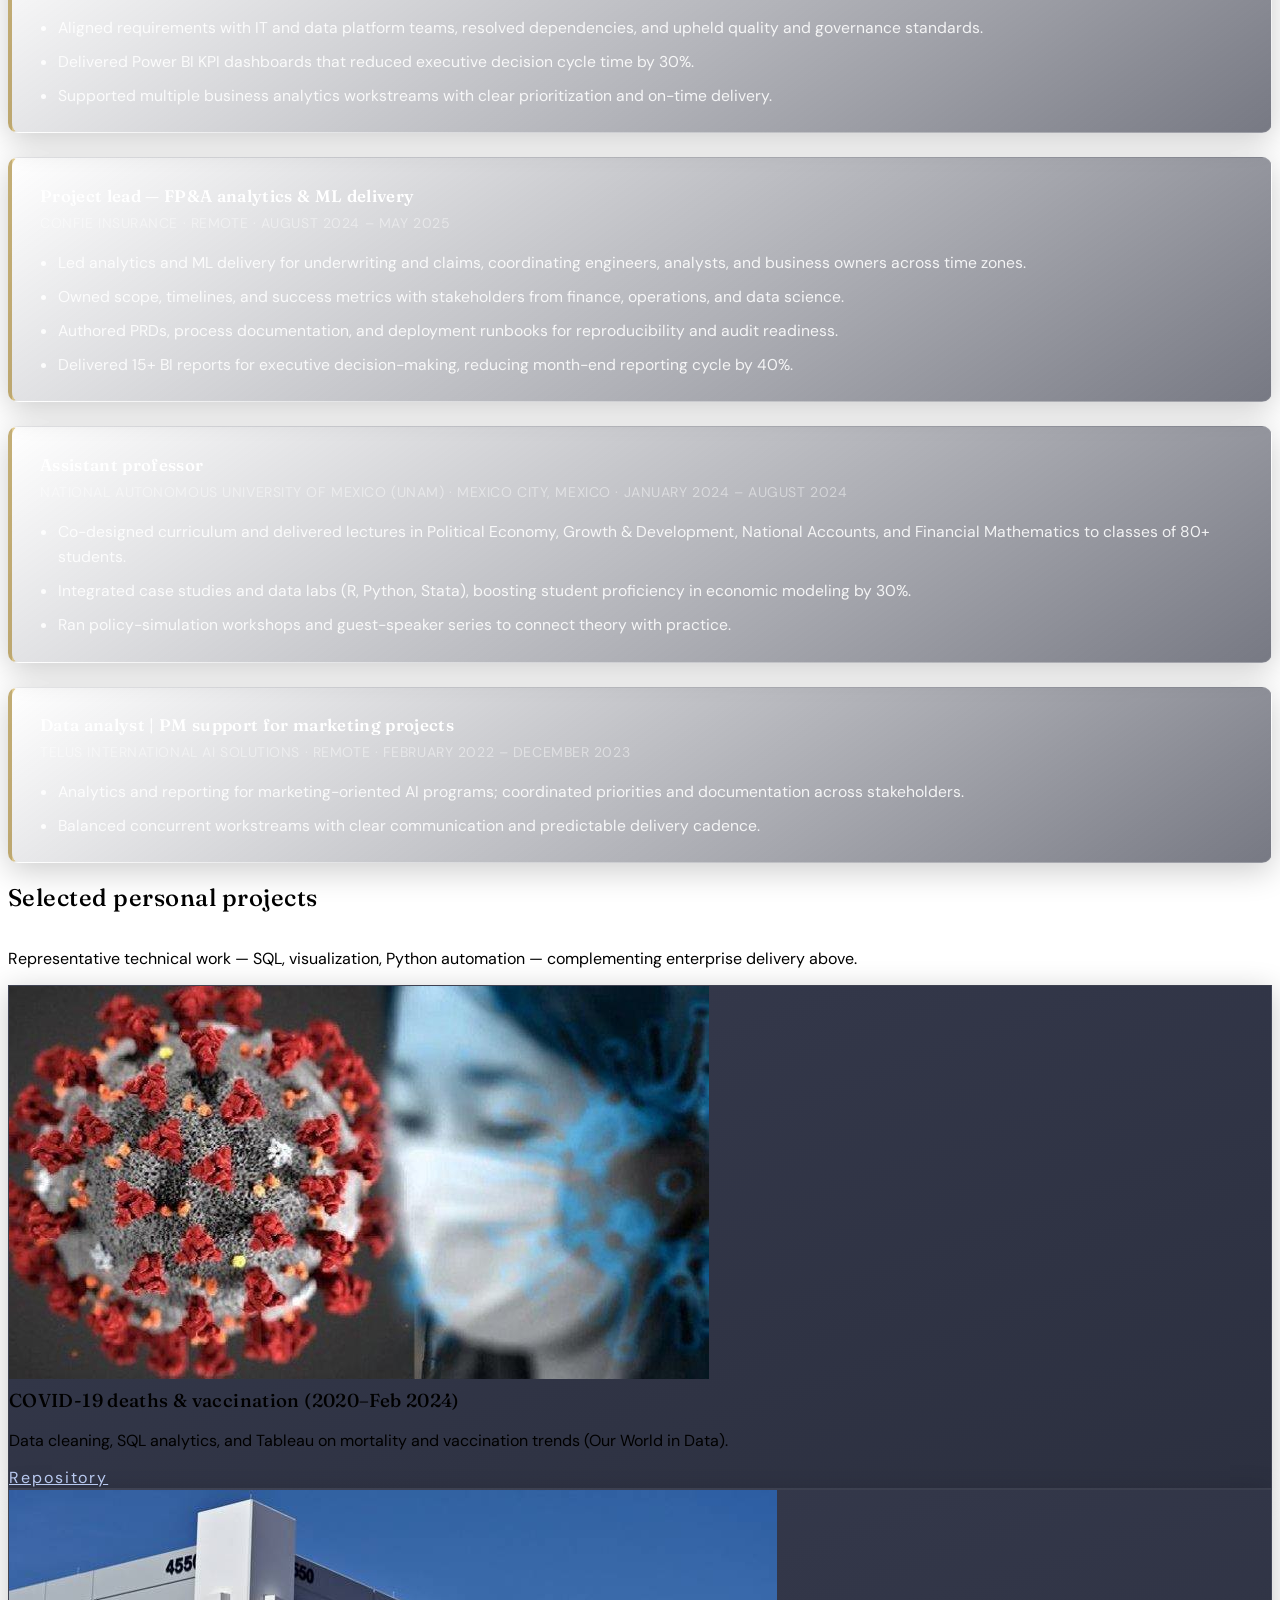
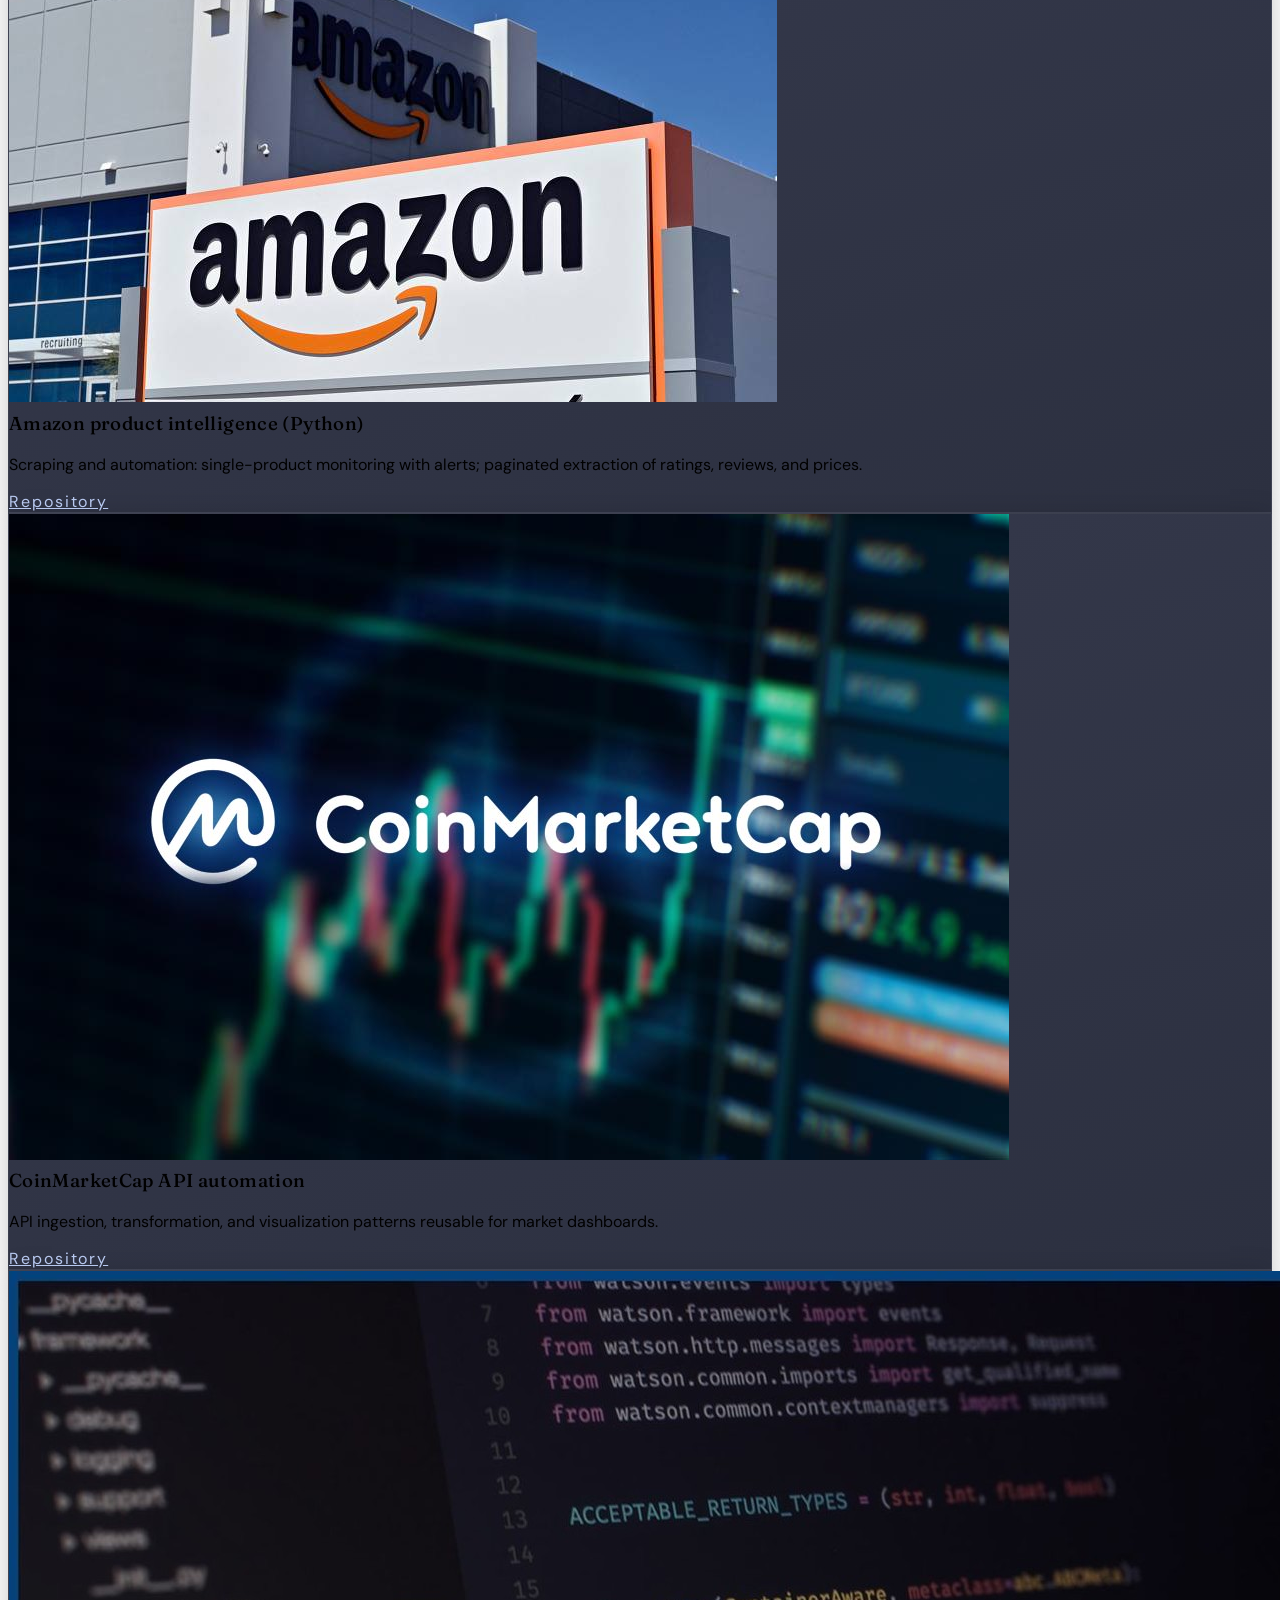
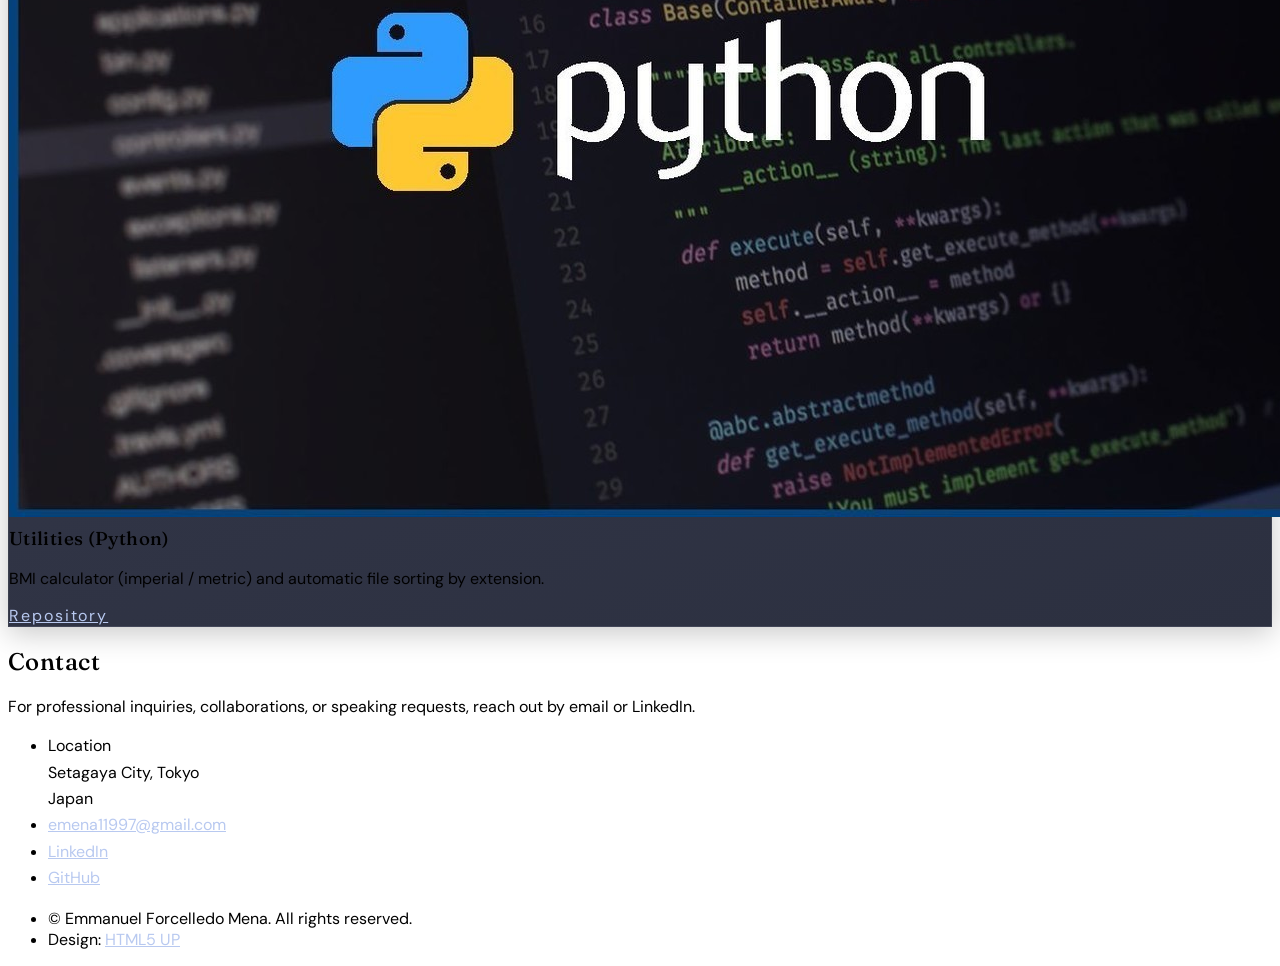
==== commit 4f263833: "Update 2026 page 2" ====
--- a/index.html
+++ b/index.html
@@ -4,12 +4,12 @@
 	html5up.net | @ajlkn
 	Free for personal and commercial use under the CCA 3.0 license (html5up.net/license)
 -->
-<html>
+<html lang="en">
 	<head>
-		<title>Emmanuel Forcelledo Mena — Analytics &amp; insights</title>
+		<title>Emmanuel Forcelledo Mena — Senior data analytics &amp; ML delivery</title>
 		<meta charset="utf-8" />
 		<meta name="viewport" content="width=device-width, initial-scale=1, user-scalable=no" />
-		<meta name="description" content="Economics-trained analyst focused on data, financial insight, and clear recommendations for decision-makers." />
+		<meta name="description" content="Senior data analytics and AI consulting professional in Japan. Rakuten, MEIDOH, FP&amp;A ML delivery, manufacturing digitalization, and economics background (UNAM)." />
 		<link rel="preconnect" href="https://fonts.googleapis.com" />
 		<link rel="preconnect" href="https://fonts.gstatic.com" crossorigin />
 		<link href="https://fonts.googleapis.com/css2?family=DM+Sans:ital,opsz,wght@0,9..40,300..700;1,9..40,300..700&family=Fraunces:ital,opsz,wght@0,9..144,400..600;1,9..144,400..600&display=swap" rel="stylesheet" />
@@ -19,131 +19,182 @@
 	</head>
 	<body class="is-preload">
 
-		<!-- Page Wrapper -->
-			<div id="page-wrapper">
-
-				<!-- Header -->
-					<header id="header" class="alt">
-						<h1><a href="index.html">Emmanuel Forcelledo Mena</a></h1>
-					</header>
-
-
-				<!-- Banner -->
-					<section id="banner">
-						<div class="inner">
-							<div class="logo"><span class="icon solid fa-chart-line"></span></div>
-							<h2>Emmanuel Forcelledo Mena</h2>
-							<p>Economics-trained analyst translating complex data into structured insight for finance, policy, and operations. Portfolio and contact below — <a href="https://www.linkedin.com/in/emmanuel-forcelledo-mena-1a5a07210/">LinkedIn</a>.</p>
-						</div>
-					</section>
-
-				<!-- Wrapper -->
-					<section id="wrapper">
-
-						<!-- One -->
-							<section id="one" class="wrapper spotlight style1">
-								<div class="inner">
-									<a href="https://www.linkedin.com/in/emmanuel-forcelledo-mena-1a5a07210/" class="image"><img src="images/foto_mia.jpeg" alt="Emmanuel Forcelledo Mena" /></a>
-									<div class="content">
-										<h2 class="major">Profile</h2>
-										<p>
-											I am an analyst with a foundation in economics from UNAM, focused on financial and data-driven work: framing questions, cleaning and exploring datasets, and summarizing what matters for stakeholders. I care about rigor, clarity, and recommendations that teams can act on.</p>
-										<a href="https://www.linkedin.com/in/emmanuel-forcelledo-mena-1a5a07210/" class="special">View experience on LinkedIn</a>
-									</div>
+		<div id="page-wrapper">
+
+				<header id="header" class="alt">
+					<h1><a href="index.html">Emmanuel Forcelledo Mena</a></h1>
+				</header>
+
+				<section id="banner">
+					<div class="inner">
+						<div class="logo"><span class="icon solid fa-chart-line"></span></div>
+						<h2>Emmanuel Forcelledo Mena</h2>
+						<p class="banner-tagline">Senior data analytics &amp; engineering (AI &amp; data consulting), based in <strong>Tokyo, Japan</strong>. I lead delivery across ML platforms, BI, and digital operations — from scope and KPIs to deployment and stakeholder governance. <a href="https://www.linkedin.com/in/emmanuel-forcelledo-mena-1a5a07210/">LinkedIn</a></p>
+					</div>
+				</section>
+
+				<section id="wrapper">
+
+						<section id="one" class="wrapper spotlight style1">
+							<div class="inner">
+								<a href="https://www.linkedin.com/in/emmanuel-forcelledo-mena-1a5a07210/" class="image profile-shot"><img src="images/foto_mia.jpeg" alt="Emmanuel Forcelledo Mena" /></a>
+								<div class="content">
+									<h2 class="major">Professional summary</h2>
+									<p>Multi-year track record at the intersection of <strong>data engineering, analytics leadership, and ML operations</strong>: defining KPIs and reporting architecture, running end-to-end delivery on cloud ML (e.g. AzureML), and aligning engineering, business units, and vendors. Economics grounding (UNAM) plus hands-on experience in FP&amp;A analytics, supply chain, factory digitalization, and large-scale IT programs.</p>
+									<a href="https://www.linkedin.com/in/emmanuel-forcelledo-mena-1a5a07210/" class="special">Full timeline on LinkedIn</a>
 								</div>
-							</section>
-
-						<!-- Two -->
-							<section id="two" class="wrapper alt spotlight style4">
-								<div class="inner">
-									<a href="#" class="image"><img src="images/IMG-20231224-WA0111.jpg" alt="" /></a>
-									<div class="content">
-										<h2 class="major">Credentials &amp; global programs</h2>
-										<p>Delegate, Gateway KSA program (December 2023): applied economic analysis in an international, high-context setting. Diploma in Sustainable Economics, Osaka University (2022): strengthened my ability to connect economic reasoning with long-term and ESG-style considerations.</p>
-										<a href="https://www.linkedin.com/in/emmanuel-forcelledo-mena-1a5a07210/" class="special">Credentials on LinkedIn</a>
-									</div>
+							</div>
+						</section>
+
+						<section id="two" class="wrapper alt spotlight style4">
+							<div class="inner">
+								<a href="#" class="image profile-shot"><img src="images/IMG-20231224-WA0111.jpg" alt="" /></a>
+								<div class="content">
+									<h2 class="major">Education &amp; international programs</h2>
+									<p><strong>UNAM</strong> — economics and quantitative methods; former <strong>Assistant Professor</strong> (Political Economy, Growth &amp; Development, National Accounts, Financial Mathematics) with curriculum design and applied labs in R, Python, and Stata. <strong>Osaka University</strong> — Diploma in Sustainable Economics (2022). <strong>Gateway KSA</strong> — delegate (December 2023), applying economic analysis in a high-context international setting.</p>
+									<a href="https://www.linkedin.com/in/emmanuel-forcelledo-mena-1a5a07210/" class="special">Credentials on LinkedIn</a>
 								</div>
-							</section>
-
-						<!-- Three -->
-							<section id="three" class="wrapper spotlight style3">
-								<div class="inner">
-									<a href="#" class="image"><img src="images/IMG-20231224-WA0049.jpg" alt="" /></a>
-									<div class="content">
-										<h2 class="major">How I engage</h2>
-										<p>I treat each assignment as a small engagement: clarify the decision or metric, choose the right tools (SQL, Python, visualization), and deliver a concise narrative with sources and limitations. Open to collaborations, research support, and analytics roles where quality of insight matters.</p>
-									</div>
+							</div>
+						</section>
+
+						<section id="experience" class="wrapper alt style1 experience-block">
+							<div class="inner">
+								<h2 class="major">Work experience</h2>
+								<p class="experience-lead">Selected roles reflecting program leadership, ML delivery, manufacturing analytics, FP&amp;A, academia, and marketing analytics — reverse chronological.</p>
+
+								<div class="exp-cards">
+
+									<article class="exp-card">
+										<h3>Sr. Data Analytics / Engineer (AI &amp; data consulting)</h3>
+										<p class="exp-meta">Rakuten Group, Inc. · Setagaya City, Japan · <time datetime="2025-07">July 2025</time> – Present</p>
+										<ul>
+											<li>Led IT &amp; analytics project delivery across sourcing, logistics, and production, coordinating requirements among engineering, business units, and external vendors.</li>
+											<li>Managed end-to-end deployment of ML solutions on AzureML, improving model delivery time by 40% and aligning releases with roadmap milestones.</li>
+											<li>Defined KPIs and reporting frameworks and strengthened cross-team communication, reducing operational inefficiencies worth ¥20M annually.</li>
+											<li>Oversaw ETL and data-quality initiatives to improve reliability of decision-critical dashboards.</li>
+										</ul>
+									</article>
+
+									<article class="exp-card">
+										<h3>Data programmer &amp; analytics lead</h3>
+										<p class="exp-meta">MEIDOH Co., Ltd. · Toyota City, Japan · <time datetime="2024-12">December 2024</time> – <time datetime="2025-07">July 2025</time></p>
+										<ul>
+											<li>Served as technical lead and PM for factory digitalization: sprint planning, backlog priorities, and cross-department alignment.</li>
+											<li>Delivered automated pipelines and production dashboards, reducing manual reporting by 35% and accelerating insights delivery by 40%.</li>
+											<li>Ran project governance — documentation, stakeholder reviews, risk tracking, and timeline management.</li>
+											<li>Partnered with supply chain and production on demand forecasting, improving operational planning (20% reduction in stockouts).</li>
+										</ul>
+									</article>
+
+									<article class="exp-card">
+										<h3>Data programmer (business analysis | supply chain)</h3>
+										<p class="exp-meta">MEIDOH Co., Ltd. · Toyota City, Japan · <time datetime="2024-09">September 2024</time> – <time datetime="2024-11">November 2024</time></p>
+										<ul>
+											<li>Aligned requirements with IT and data platform teams, resolved dependencies, and upheld quality and governance standards.</li>
+											<li>Delivered Power BI KPI dashboards that reduced executive decision cycle time by 30%.</li>
+											<li>Supported multiple business analytics workstreams with clear prioritization and on-time delivery.</li>
+										</ul>
+									</article>
+
+									<article class="exp-card">
+										<h3>Project lead — FP&amp;A analytics &amp; ML delivery</h3>
+										<p class="exp-meta">Confie Insurance · Remote · <time datetime="2024-08">August 2024</time> – <time datetime="2025-05">May 2025</time></p>
+										<ul>
+											<li>Led analytics and ML delivery for underwriting and claims, coordinating engineers, analysts, and business owners across time zones.</li>
+											<li>Owned scope, timelines, and success metrics with stakeholders from finance, operations, and data science.</li>
+											<li>Authored PRDs, process documentation, and deployment runbooks for reproducibility and audit readiness.</li>
+											<li>Delivered 15+ BI reports for executive decision-making, reducing month-end reporting cycle by 40%.</li>
+										</ul>
+									</article>
+
+									<article class="exp-card">
+										<h3>Assistant professor</h3>
+										<p class="exp-meta">National Autonomous University of Mexico (UNAM) · Mexico City, Mexico · <time datetime="2024-01">January 2024</time> – <time datetime="2024-08">August 2024</time></p>
+										<ul>
+											<li>Co-designed curriculum and delivered lectures in Political Economy, Growth &amp; Development, National Accounts, and Financial Mathematics to classes of 80+ students.</li>
+											<li>Integrated case studies and data labs (R, Python, Stata), boosting student proficiency in economic modeling by 30%.</li>
+											<li>Ran policy-simulation workshops and guest-speaker series to connect theory with practice.</li>
+										</ul>
+									</article>
+
+									<article class="exp-card">
+										<h3>Data analyst | PM support for marketing projects</h3>
+										<p class="exp-meta">TELUS International AI Solutions · Remote · <time datetime="2022-02">February 2022</time> – <time datetime="2023-12">December 2023</time></p>
+										<ul>
+											<li>Analytics and reporting for marketing-oriented AI programs; coordinated priorities and documentation across stakeholders.</li>
+											<li>Balanced concurrent workstreams with clear communication and predictable delivery cadence.</li>
+										</ul>
+									</article>
+
 								</div>
-							</section>
-
-						<!-- Four -->
-							<section id="four" class="wrapper alt style1">
-								<div class="inner">
-									<h2 class="major">Selected work</h2>
-									<p>Examples of end-to-end thinking: from raw or API-sourced data through cleaning, analysis, and presentation. Each piece highlights a different toolchain — SQL and Tableau, Python scraping and automation — with emphasis on reproducibility and clear outputs.</p>
-									<section class="features">
-										<article>
-											<a href="#" class="image"><img src="images/Covid-19-1.jpg" alt="" /></a>
-											<h3 class="major">COVID-19 deaths &amp; vaccination (2020–Feb 2024)</h3>
-											<p>Public-health style analysis: data cleaning, SQL analytics, and Tableau dashboards on mortality and vaccination trends. Source: Our World in Data — suitable for executive-style summaries and trend comparison across regions.</p>
-											<a href="https://github.com/EmmanuelForcelledoMena/CovidDeathsAndVaccinationAnalysis-2020-Feb2024-" class="special">Learn more</a>
-										</article>
-										<article>
-											<a href="#" class="image"><img src="images/Amazon.jpg" alt="" /></a>
-											<h3 class="major">Amazon product intelligence (Python)</h3>
-											<p>Automation and scraping toolkit: (1) single-product extraction with configurable price alerts; (2) pagination across listing pages to collect titles, ratings, review counts, and prices. Useful as a pattern for retail and competitive monitoring workflows.</p>
-											<a href="https://github.com/EmmanuelForcelledoMena/PythonAmazonWebScralping" class="special">Learn more</a>
-										</article>
-										<article>
-											<a href="#" class="image"><img src="images/CoinMarketCap.jpg" alt="" /></a>
-											<h3 class="major">CoinMarketCap API automation</h3>
-											<p>Scheduled or on-demand pulls from CoinMarketCap's API with transformation and basic visualization — a reusable baseline for market dashboards, research datasets, or downstream models.</p>
-											<a href="https://github.com/EmmanuelForcelledoMena/AutomatingCryptoWebsiteAPI" class="special">Learn more</a>
-										</article>
-										<article>
-											<a href="#" class="image"><img src="images/1366_2000.jpg" alt="" /></a>
-											<h3 class="major">Utilities: BMI calculator &amp; file organizer</h3>
-											<p>Compact Python utilities — automatic sorting by file type for cleaner workspaces, and a BMI calculator with imperial and metric inputs — illustrating clear CLI-style logic and user-facing options.</p>
-											<a href="https://github.com/EmmanuelForcelledoMena/VariousProjects-BMICalculator-AutomaticFileSorter-" class="special">Learn more</a>
-										</article>
-									</section>
-								</div>
-							</section>
-
-					</section>
-
-				<!-- Footer -->
-<section id="footer">
-    <div class="inner">
-        <h2 class="major">Contact</h2>
-        <p>For project discussions, analytics support, or professional inquiries, use the channels below. I typically respond within a few business days.</p>
-
-        <ul class="contact">
-            <li class="icon solid fa-map-marker-alt">
-                Location<br />
-                Puebla, Pue.<br />
-                Mexico
-            </li>
-            <li class="icon solid fa-envelope"><a href="mailto:emena11997@gmail.com">emena11997@gmail.com</a></li>
-            <li class="icon brands fa-linkedin"><a href="https://www.linkedin.com/in/emmanuel-forcelledo-mena-1a5a07210/">LinkedIn</a></li>
-            <li class="icon brands fa-github"><a href="https://github.com/EmmanuelForcelledoMena">GitHub</a></li>
-        </ul>
-        <ul class="copyright">
-            <li>&copy; EFM. All rights reserved.</li>
-            <li>Design: <a href="http://html5up.net">HTML5 UP</a></li>
-        </ul>
-    </div>
-</section>
+							</div>
+						</section>
+
+						<section id="four" class="wrapper style1 portfolio-block">
+							<div class="inner">
+								<h2 class="major">Selected personal projects</h2>
+								<p>Representative technical work — SQL, visualization, Python automation — complementing enterprise delivery above.</p>
+								<section class="features">
+									<article>
+										<a href="#" class="image"><img src="images/Covid-19-1.jpg" alt="" /></a>
+										<h3 class="major">COVID-19 deaths &amp; vaccination (2020–Feb 2024)</h3>
+										<p>Data cleaning, SQL analytics, and Tableau on mortality and vaccination trends (Our World in Data).</p>
+										<a href="https://github.com/EmmanuelForcelledoMena/CovidDeathsAndVaccinationAnalysis-2020-Feb2024-" class="special">Repository</a>
+									</article>
+									<article>
+										<a href="#" class="image"><img src="images/Amazon.jpg" alt="" /></a>
+										<h3 class="major">Amazon product intelligence (Python)</h3>
+										<p>Scraping and automation: single-product monitoring with alerts; paginated extraction of ratings, reviews, and prices.</p>
+										<a href="https://github.com/EmmanuelForcelledoMena/PythonAmazonWebScralping" class="special">Repository</a>
+									</article>
+									<article>
+										<a href="#" class="image"><img src="images/CoinMarketCap.jpg" alt="" /></a>
+										<h3 class="major">CoinMarketCap API automation</h3>
+										<p>API ingestion, transformation, and visualization patterns reusable for market dashboards.</p>
+										<a href="https://github.com/EmmanuelForcelledoMena/AutomatingCryptoWebsiteAPI" class="special">Repository</a>
+									</article>
+									<article>
+										<a href="#" class="image"><img src="images/1366_2000.jpg" alt="" /></a>
+										<h3 class="major">Utilities (Python)</h3>
+										<p>BMI calculator (imperial / metric) and automatic file sorting by extension.</p>
+										<a href="https://github.com/EmmanuelForcelledoMena/VariousProjects-BMICalculator-AutomaticFileSorter-" class="special">Repository</a>
+									</article>
+								</section>
+							</div>
+						</section>
+
+				</section>
+
+				<section id="footer">
+					<div class="inner">
+						<h2 class="major">Contact</h2>
+						<p>For professional inquiries, collaborations, or speaking requests, reach out by email or LinkedIn.</p>
+
+						<ul class="contact">
+							<li class="icon solid fa-map-marker-alt">
+								Location<br />
+								Setagaya City, Tokyo<br />
+								Japan
+							</li>
+							<li class="icon solid fa-envelope"><a href="mailto:emena11997@gmail.com">emena11997@gmail.com</a></li>
+							<li class="icon brands fa-linkedin"><a href="https://www.linkedin.com/in/emmanuel-forcelledo-mena-1a5a07210/">LinkedIn</a></li>
+							<li class="icon brands fa-github"><a href="https://github.com/EmmanuelForcelledoMena">GitHub</a></li>
+						</ul>
+						<ul class="copyright">
+							<li>&copy; Emmanuel Forcelledo Mena. All rights reserved.</li>
+							<li>Design: <a href="http://html5up.net">HTML5 UP</a></li>
+						</ul>
+					</div>
+				</section>
 
 			</div>
 
-		<!-- Scripts -->
-			<script src="assets/js/jquery.min.js"></script>
-			<script src="assets/js/jquery.scrollex.min.js"></script>
-			<script src="assets/js/browser.min.js"></script>
-			<script src="assets/js/breakpoints.min.js"></script>
-			<script src="assets/js/util.js"></script>
-			<script src="assets/js/main.js"></script>
+		<script src="assets/js/jquery.min.js"></script>
+		<script src="assets/js/jquery.scrollex.min.js"></script>
+		<script src="assets/js/browser.min.js"></script>
+		<script src="assets/js/breakpoints.min.js"></script>
+		<script src="assets/js/util.js"></script>
+		<script src="assets/js/main.js"></script>
 
 	</body>
 </html>
--- a/assets/css/consulting.css
+++ b/assets/css/consulting.css
@@ -1,4 +1,8 @@
-/* Professional / consulting layer — overrides Solid State accents only where needed */
+/* Consulting / senior portfolio layer — typography, experience layout, polish */
+
+html {
+	scroll-behavior: smooth;
+}
 
 body,
 input,
@@ -6,6 +10,8 @@
 textarea {
 	font-family: "DM Sans", "Source Sans Pro", Helvetica, sans-serif;
 	font-weight: 400;
+	-webkit-font-smoothing: antialiased;
+	-moz-osx-font-smoothing: grayscale;
 }
 
 h1,
@@ -19,38 +25,190 @@
 	letter-spacing: 0.02em;
 }
 
+#header h1 a {
+	letter-spacing: 0.06em;
+	font-weight: 500;
+}
+
+#banner {
+	text-align: center;
+}
+
 #banner h2 {
-	font-weight: 500;
-	letter-spacing: 0.04em;
-}
-
-#banner > .inner > p {
-	font-size: 1.05em;
-	line-height: 1.65;
-	max-width: 36em;
+	font-weight: 600;
+	letter-spacing: 0.045em;
+	text-wrap: balance;
+}
+
+#banner .inner {
+	padding-top: 4.5em;
+	padding-bottom: 3.5em;
+}
+
+#banner > .inner > p,
+#banner .banner-tagline {
+	font-size: 1.08em;
+	line-height: 1.72;
+	max-width: 38em;
 	margin-left: auto;
 	margin-right: auto;
-	opacity: 0.95;
+	opacity: 0.96;
+	font-weight: 400;
+}
+
+#banner .banner-tagline strong {
+	color: #f0e6d2;
+	font-weight: 600;
+}
+
+#banner .logo {
+	margin-bottom: 1.25em;
 }
 
 #banner .logo .icon {
-	color: #c9a962;
+	color: #d4b76a;
+	text-shadow: 0 0 1.5em rgba(212, 183, 106, 0.35);
 }
 
 a {
-	color: #a8b8e8;
+	color: #b8c9f0;
+	border-bottom-color: rgba(184, 201, 240, 0.35);
+	transition: color 0.2s ease, border-color 0.2s ease;
 }
 
 a:hover {
-	color: #d4c4a8;
-}
-
+	color: #e8dcc4;
+}
+
+/* Spotlight imagery */
+.spotlight .image.profile-shot {
+	border-radius: 10px;
+	overflow: hidden;
+	box-shadow:
+		0 4px 24px rgba(0, 0, 0, 0.35),
+		0 0 0 1px rgba(255, 255, 255, 0.06);
+}
+
+.spotlight .image.profile-shot img {
+	border-radius: 10px;
+	display: block;
+}
+
+.spotlight .content p {
+	line-height: 1.78;
+	font-size: 1.03em;
+}
+
+a.special {
+	letter-spacing: 0.12em;
+}
+
+/* Experience section */
+.experience-block .experience-lead {
+	font-size: 1.05em;
+	line-height: 1.7;
+	max-width: 48em;
+	margin-bottom: 2.25em;
+	opacity: 0.92;
+}
+
+.exp-cards {
+	display: flex;
+	flex-direction: column;
+	gap: 1.5em;
+}
+
+.exp-card {
+	background: linear-gradient(
+		145deg,
+		rgba(255, 255, 255, 0.045) 0%,
+		rgba(46, 49, 65, 0.65) 100%
+	);
+	border: 1px solid rgba(255, 255, 255, 0.08);
+	border-radius: 10px;
+	padding: 1.65em 1.75em 1.5em 1.75em;
+	border-left: 4px solid rgba(212, 183, 106, 0.75);
+	box-shadow: 0 8px 32px rgba(0, 0, 0, 0.2);
+	transition: border-color 0.25s ease, box-shadow 0.25s ease;
+}
+
+.exp-card:hover {
+	border-left-color: #d4b76a;
+	box-shadow: 0 12px 40px rgba(0, 0, 0, 0.28);
+}
+
+.exp-card h3 {
+	font-size: 1.05em;
+	margin: 0 0 0.35em 0;
+	line-height: 1.35;
+	color: #fff;
+	font-weight: 600;
+}
+
+.exp-card .exp-meta {
+	font-size: 0.88em;
+	letter-spacing: 0.04em;
+	text-transform: uppercase;
+	color: rgba(255, 255, 255, 0.45);
+	margin: 0 0 1.1em 0;
+	line-height: 1.5;
+}
+
+.exp-card ul {
+	margin: 0;
+	padding-left: 1.15em;
+	list-style: disc;
+}
+
+.exp-card li {
+	margin-bottom: 0.55em;
+	line-height: 1.62;
+	color: rgba(255, 255, 255, 0.88);
+	font-size: 0.98em;
+}
+
+.exp-card li:last-child {
+	margin-bottom: 0;
+}
+
+/* Portfolio grid refinement */
+.portfolio-block .features article {
+	background: linear-gradient(160deg, #363a4d 0%, #2c3040 100%);
+	border: 1px solid rgba(255, 255, 255, 0.07);
+	box-shadow: 0 6px 28px rgba(0, 0, 0, 0.22);
+	transition: transform 0.22s ease, box-shadow 0.22s ease, border-color 0.22s ease;
+}
+
+.portfolio-block .features article:hover {
+	transform: translateY(-3px);
+	box-shadow: 0 14px 40px rgba(0, 0, 0, 0.3);
+	border-color: rgba(212, 183, 106, 0.2);
+}
+
+.portfolio-block .features article .major {
+	margin-top: 0.25em;
+}
+
+/* Section headings */
+#wrapper > section > header h2,
+#wrapper > section h2.major {
+	border-color: rgba(212, 183, 106, 0.38);
+	padding-bottom: 0.65em;
+}
+
+#footer h2.major {
+	border-color: rgba(212, 183, 106, 0.38);
+}
+
+/* Buttons & form actions from template */
 input[type="submit"],
 input[type="reset"],
 input[type="button"],
 button,
 .button {
-	background-color: #3d4f7a;
+	background-color: #3a4d78;
+	box-shadow: 0 2px 12px rgba(0, 0, 0, 0.2);
+	transition: background-color 0.2s ease, box-shadow 0.2s ease, color 0.2s ease;
 }
 
 input[type="submit"]:hover,
@@ -58,20 +216,12 @@
 input[type="button"]:hover,
 button:hover,
 .button:hover {
-	background-color: #c9a962;
-	color: #2e3141 !important;
-}
-
-.spotlight .content p {
-	line-height: 1.75;
-	font-size: 1.02em;
-}
-
-#wrapper > section > header h2,
-#wrapper > section h2.major {
-	border-color: rgba(201, 169, 98, 0.35);
-}
-
-#footer h2.major {
-	border-color: rgba(201, 169, 98, 0.35);
-}
+	background-color: #d4b76a;
+	color: #1e2130 !important;
+	box-shadow: 0 4px 20px rgba(212, 183, 106, 0.35);
+}
+
+/* Footer contact row */
+#footer .contact li {
+	line-height: 1.65;
+}
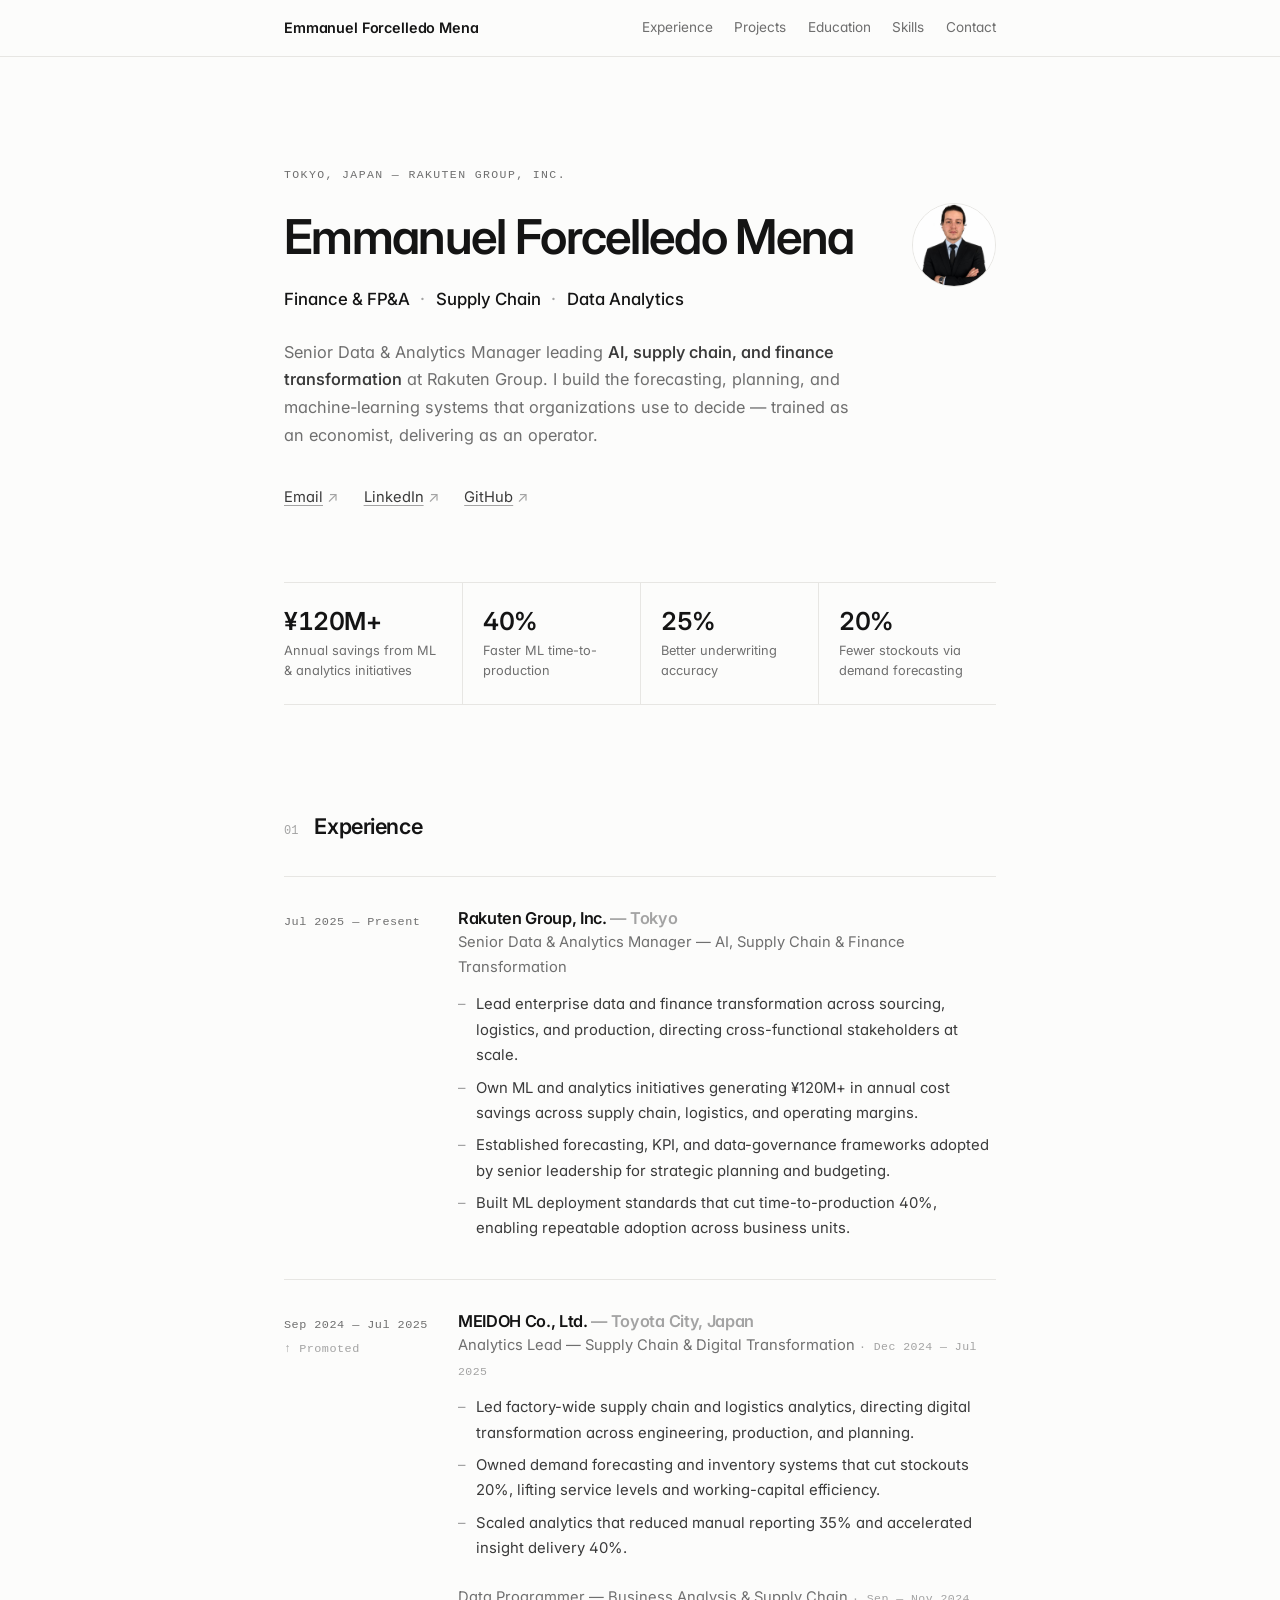
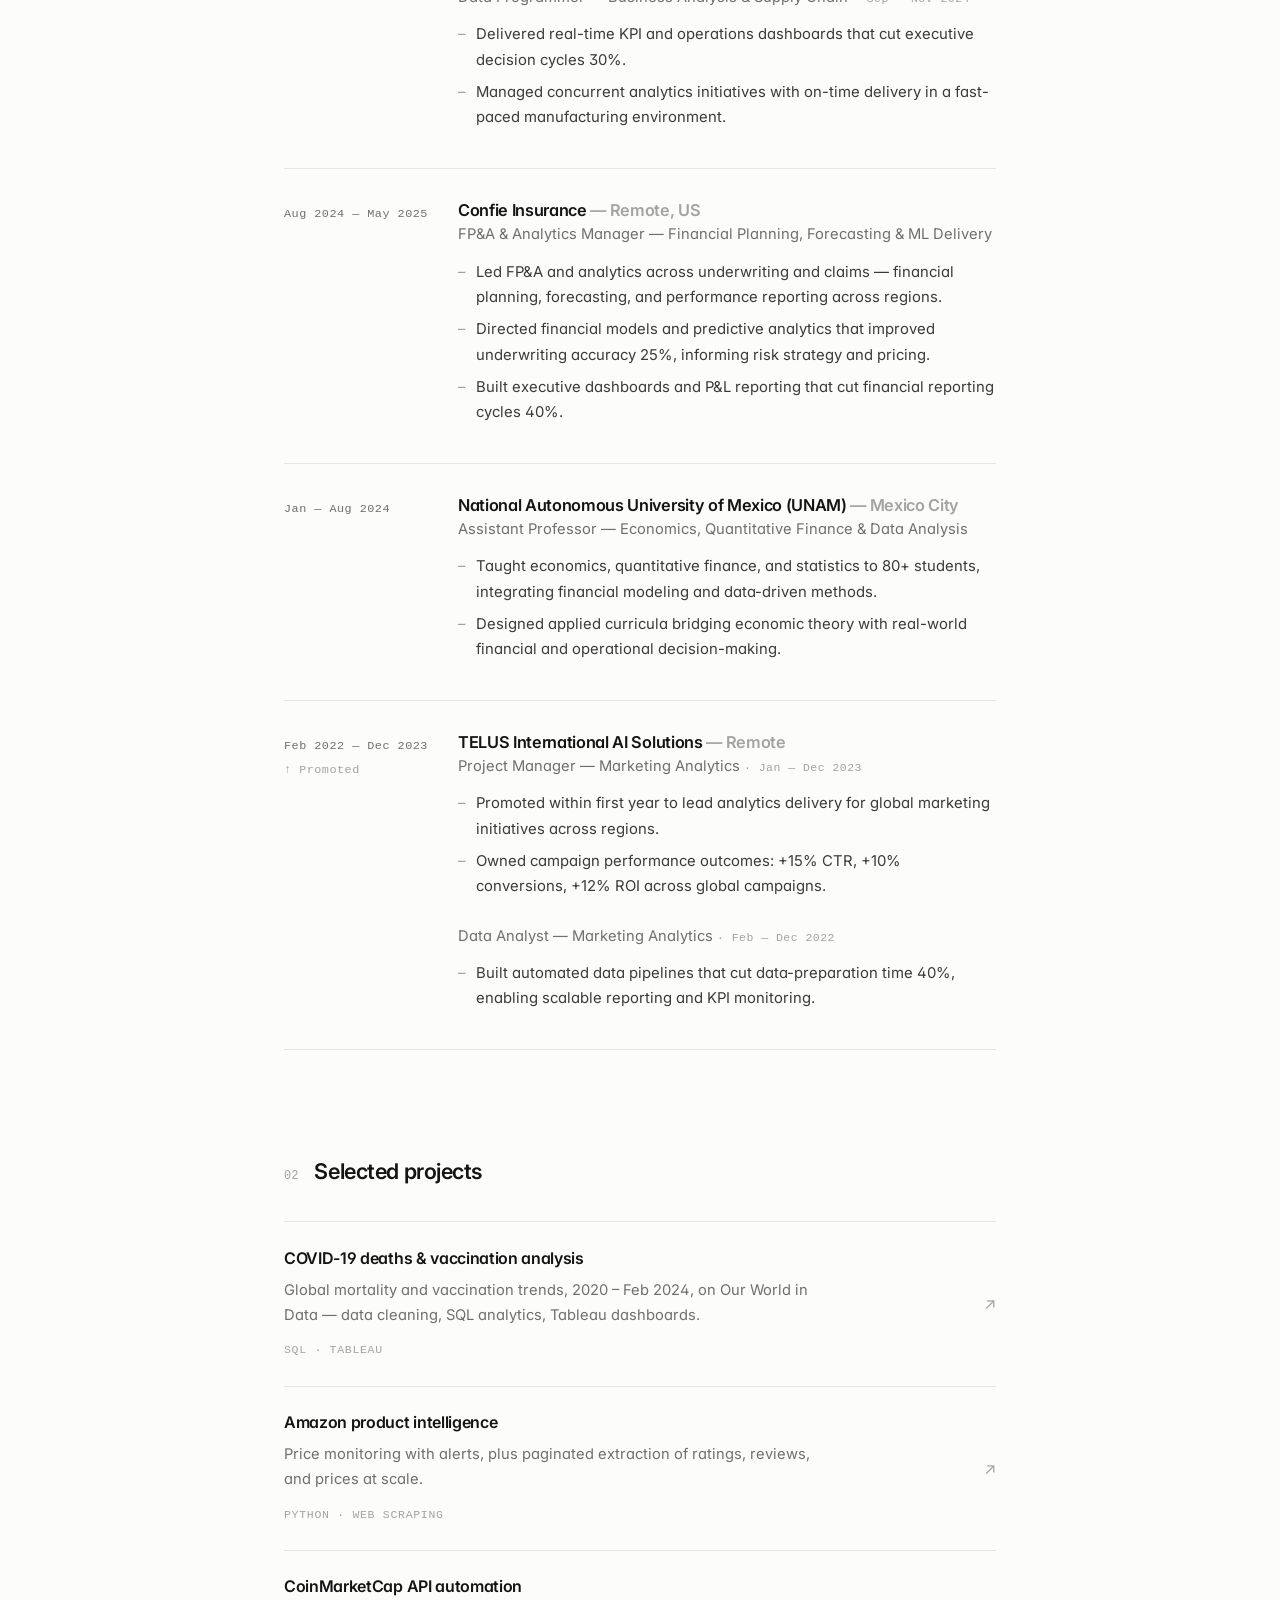
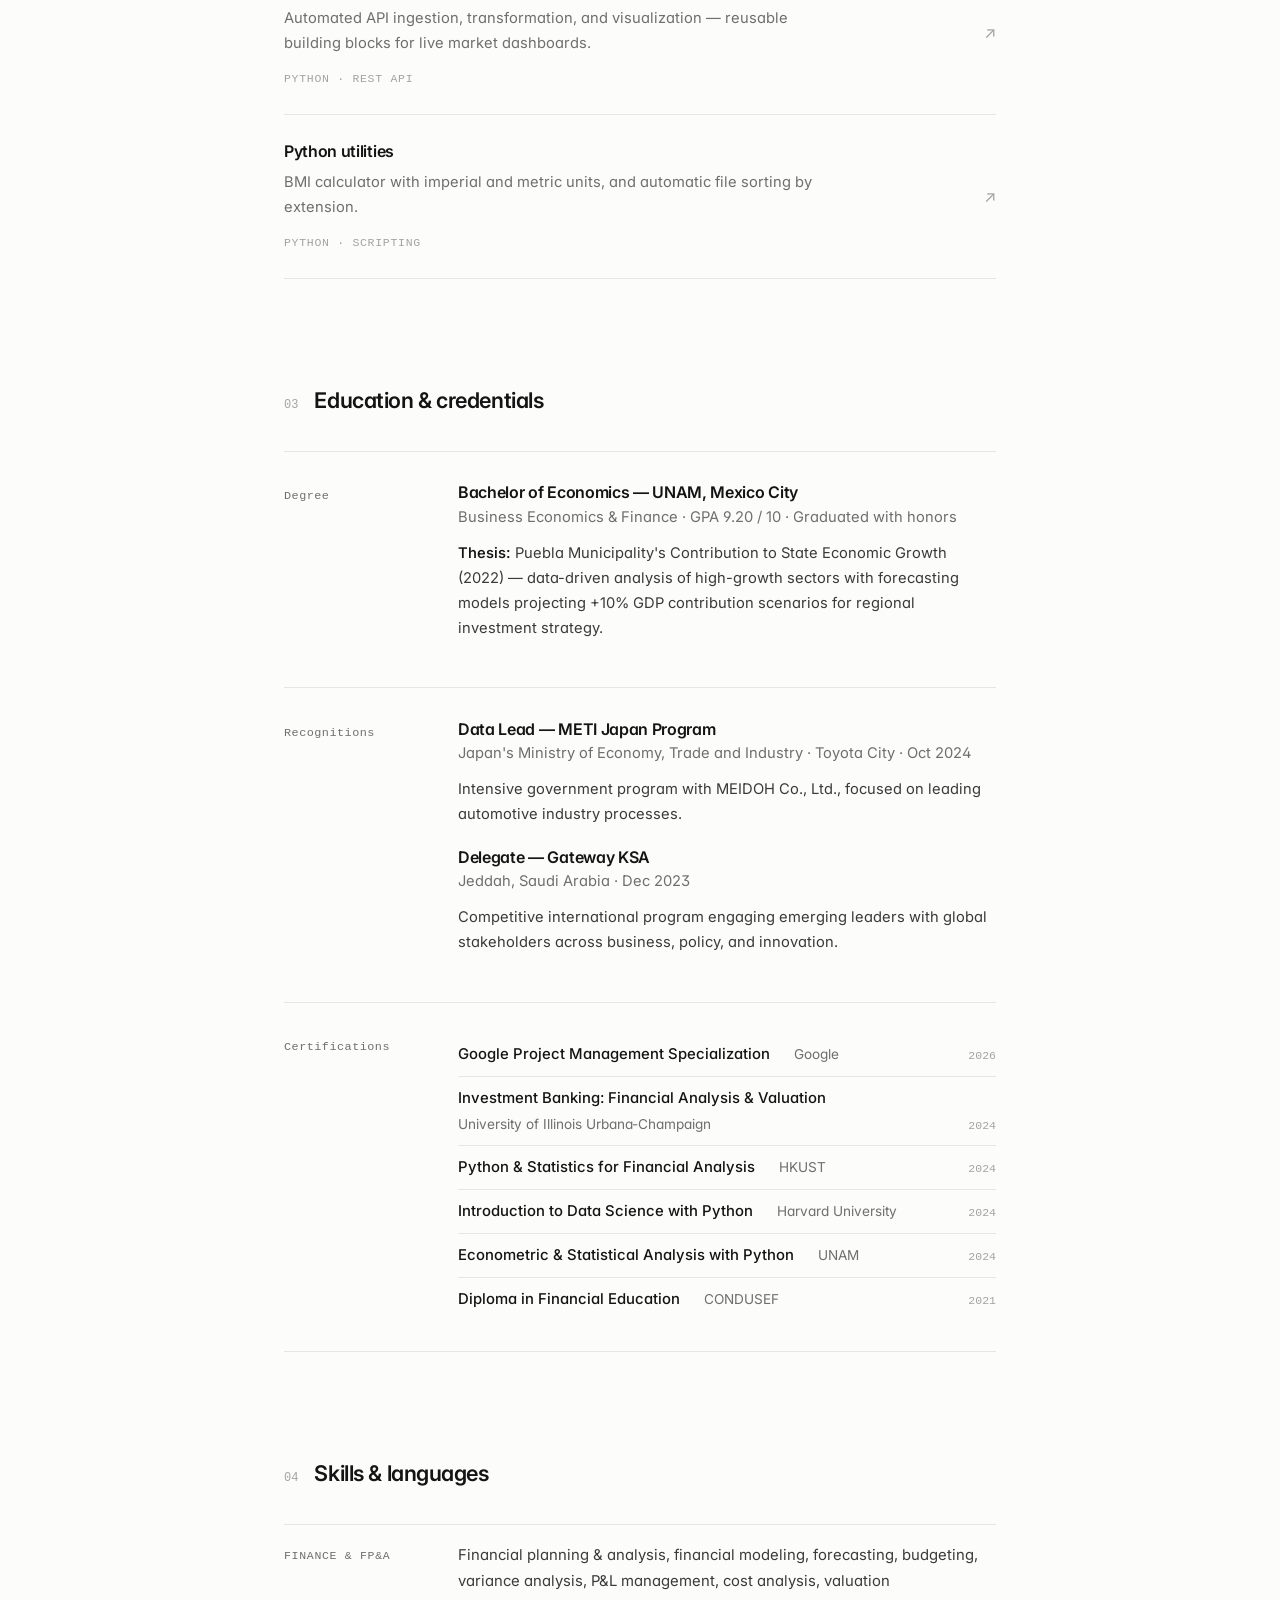
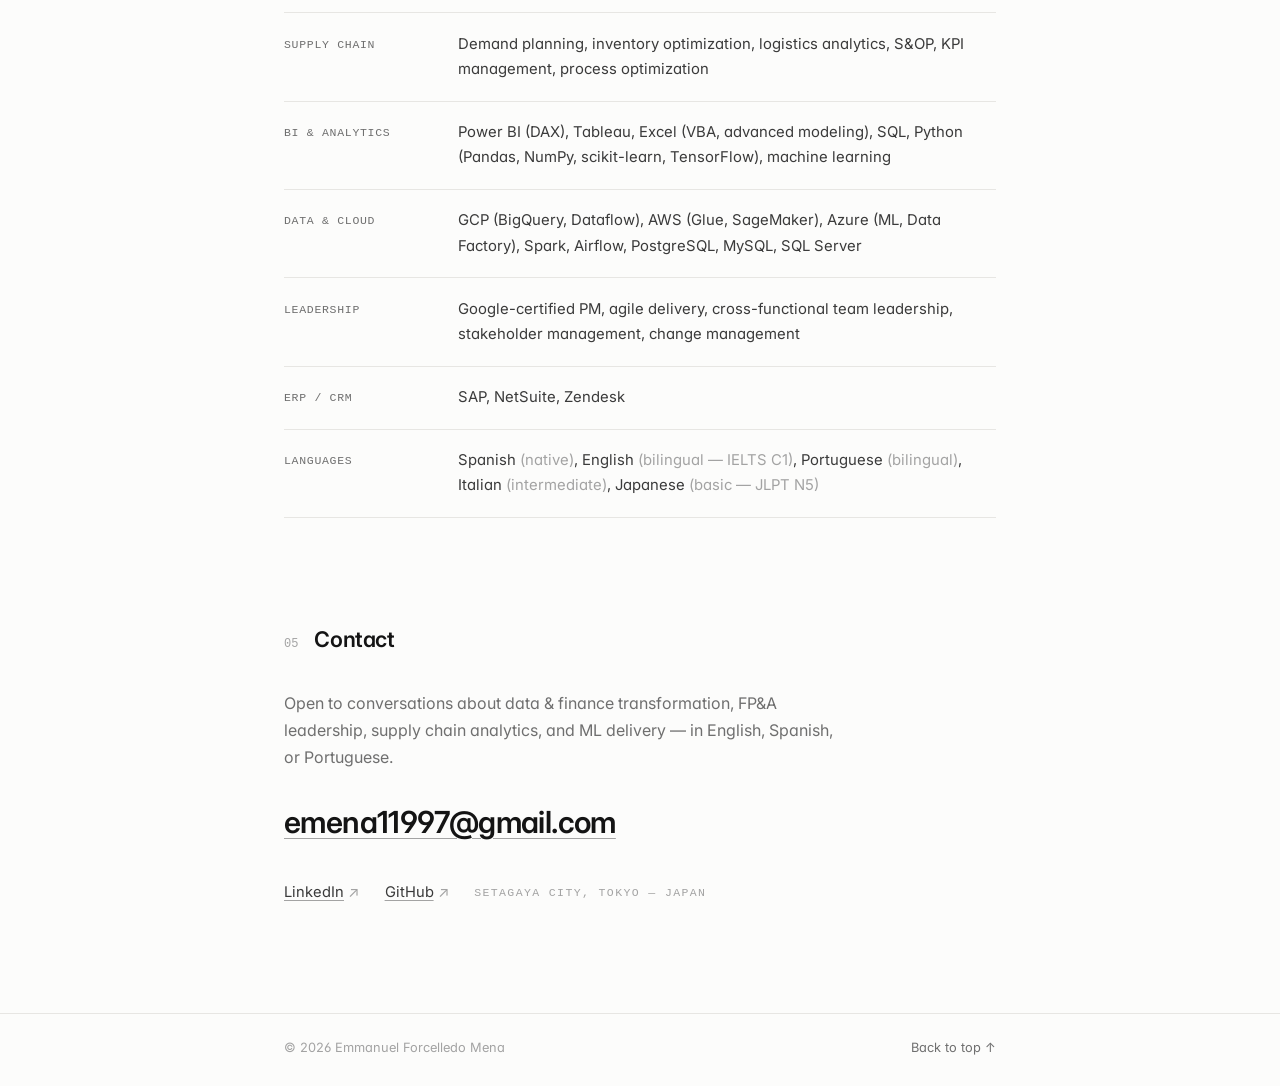
==== commit 9746f119: "update 2.0" ====
--- a/index.html
+++ b/index.html
@@ -1,200 +1,354 @@
-<!DOCTYPE HTML>
-<!--
-	Solid State by HTML5 UP
-	html5up.net | @ajlkn
-	Free for personal and commercial use under the CCA 3.0 license (html5up.net/license)
--->
-<html lang="en">
-	<head>
-		<title>Emmanuel Forcelledo Mena — Senior data analytics &amp; ML delivery</title>
-		<meta charset="utf-8" />
-		<meta name="viewport" content="width=device-width, initial-scale=1, user-scalable=no" />
-		<meta name="description" content="Senior data analytics and AI consulting professional in Japan. Rakuten, MEIDOH, FP&amp;A ML delivery, manufacturing digitalization, and economics background (UNAM)." />
-		<link rel="preconnect" href="https://fonts.googleapis.com" />
-		<link rel="preconnect" href="https://fonts.gstatic.com" crossorigin />
-		<link href="https://fonts.googleapis.com/css2?family=DM+Sans:ital,opsz,wght@0,9..40,300..700;1,9..40,300..700&family=Fraunces:ital,opsz,wght@0,9..144,400..600;1,9..144,400..600&display=swap" rel="stylesheet" />
-		<link rel="stylesheet" href="assets/css/main.css" />
-		<link rel="stylesheet" href="assets/css/consulting.css" />
-		<noscript><link rel="stylesheet" href="assets/css/noscript.css" /></noscript>
-	</head>
-	<body class="is-preload">
-
-		<div id="page-wrapper">
-
-				<header id="header" class="alt">
-					<h1><a href="index.html">Emmanuel Forcelledo Mena</a></h1>
-				</header>
-
-				<section id="banner">
-					<div class="inner">
-						<div class="logo"><span class="icon solid fa-chart-line"></span></div>
-						<h2>Emmanuel Forcelledo Mena</h2>
-						<p class="banner-tagline">Senior data analytics &amp; engineering (AI &amp; data consulting), based in <strong>Tokyo, Japan</strong>. I lead delivery across ML platforms, BI, and digital operations — from scope and KPIs to deployment and stakeholder governance. <a href="https://www.linkedin.com/in/emmanuel-forcelledo-mena-1a5a07210/">LinkedIn</a></p>
-					</div>
-				</section>
-
-				<section id="wrapper">
-
-						<section id="one" class="wrapper spotlight style1">
-							<div class="inner">
-								<a href="https://www.linkedin.com/in/emmanuel-forcelledo-mena-1a5a07210/" class="image profile-shot"><img src="images/foto_mia.jpeg" alt="Emmanuel Forcelledo Mena" /></a>
-								<div class="content">
-									<h2 class="major">Professional summary</h2>
-									<p>Multi-year track record at the intersection of <strong>data engineering, analytics leadership, and ML operations</strong>: defining KPIs and reporting architecture, running end-to-end delivery on cloud ML (e.g. AzureML), and aligning engineering, business units, and vendors. Economics grounding (UNAM) plus hands-on experience in FP&amp;A analytics, supply chain, factory digitalization, and large-scale IT programs.</p>
-									<a href="https://www.linkedin.com/in/emmanuel-forcelledo-mena-1a5a07210/" class="special">Full timeline on LinkedIn</a>
-								</div>
-							</div>
-						</section>
-
-						<section id="two" class="wrapper alt spotlight style4">
-							<div class="inner">
-								<a href="#" class="image profile-shot"><img src="images/IMG-20231224-WA0111.jpg" alt="" /></a>
-								<div class="content">
-									<h2 class="major">Education &amp; international programs</h2>
-									<p><strong>UNAM</strong> — economics and quantitative methods; former <strong>Assistant Professor</strong> (Political Economy, Growth &amp; Development, National Accounts, Financial Mathematics) with curriculum design and applied labs in R, Python, and Stata. <strong>Osaka University</strong> — Diploma in Sustainable Economics (2022). <strong>Gateway KSA</strong> — delegate (December 2023), applying economic analysis in a high-context international setting.</p>
-									<a href="https://www.linkedin.com/in/emmanuel-forcelledo-mena-1a5a07210/" class="special">Credentials on LinkedIn</a>
-								</div>
-							</div>
-						</section>
-
-						<section id="experience" class="wrapper alt style1 experience-block">
-							<div class="inner">
-								<h2 class="major">Work experience</h2>
-								<p class="experience-lead">Selected roles reflecting program leadership, ML delivery, manufacturing analytics, FP&amp;A, academia, and marketing analytics — reverse chronological.</p>
-
-								<div class="exp-cards">
-
-									<article class="exp-card">
-										<h3>Sr. Data Analytics / Engineer (AI &amp; data consulting)</h3>
-										<p class="exp-meta">Rakuten Group, Inc. · Setagaya City, Japan · <time datetime="2025-07">July 2025</time> – Present</p>
-										<ul>
-											<li>Led IT &amp; analytics project delivery across sourcing, logistics, and production, coordinating requirements among engineering, business units, and external vendors.</li>
-											<li>Managed end-to-end deployment of ML solutions on AzureML, improving model delivery time by 40% and aligning releases with roadmap milestones.</li>
-											<li>Defined KPIs and reporting frameworks and strengthened cross-team communication, reducing operational inefficiencies worth ¥20M annually.</li>
-											<li>Oversaw ETL and data-quality initiatives to improve reliability of decision-critical dashboards.</li>
-										</ul>
-									</article>
-
-									<article class="exp-card">
-										<h3>Data programmer &amp; analytics lead</h3>
-										<p class="exp-meta">MEIDOH Co., Ltd. · Toyota City, Japan · <time datetime="2024-12">December 2024</time> – <time datetime="2025-07">July 2025</time></p>
-										<ul>
-											<li>Served as technical lead and PM for factory digitalization: sprint planning, backlog priorities, and cross-department alignment.</li>
-											<li>Delivered automated pipelines and production dashboards, reducing manual reporting by 35% and accelerating insights delivery by 40%.</li>
-											<li>Ran project governance — documentation, stakeholder reviews, risk tracking, and timeline management.</li>
-											<li>Partnered with supply chain and production on demand forecasting, improving operational planning (20% reduction in stockouts).</li>
-										</ul>
-									</article>
-
-									<article class="exp-card">
-										<h3>Data programmer (business analysis | supply chain)</h3>
-										<p class="exp-meta">MEIDOH Co., Ltd. · Toyota City, Japan · <time datetime="2024-09">September 2024</time> – <time datetime="2024-11">November 2024</time></p>
-										<ul>
-											<li>Aligned requirements with IT and data platform teams, resolved dependencies, and upheld quality and governance standards.</li>
-											<li>Delivered Power BI KPI dashboards that reduced executive decision cycle time by 30%.</li>
-											<li>Supported multiple business analytics workstreams with clear prioritization and on-time delivery.</li>
-										</ul>
-									</article>
-
-									<article class="exp-card">
-										<h3>Project lead — FP&amp;A analytics &amp; ML delivery</h3>
-										<p class="exp-meta">Confie Insurance · Remote · <time datetime="2024-08">August 2024</time> – <time datetime="2025-05">May 2025</time></p>
-										<ul>
-											<li>Led analytics and ML delivery for underwriting and claims, coordinating engineers, analysts, and business owners across time zones.</li>
-											<li>Owned scope, timelines, and success metrics with stakeholders from finance, operations, and data science.</li>
-											<li>Authored PRDs, process documentation, and deployment runbooks for reproducibility and audit readiness.</li>
-											<li>Delivered 15+ BI reports for executive decision-making, reducing month-end reporting cycle by 40%.</li>
-										</ul>
-									</article>
-
-									<article class="exp-card">
-										<h3>Assistant professor</h3>
-										<p class="exp-meta">National Autonomous University of Mexico (UNAM) · Mexico City, Mexico · <time datetime="2024-01">January 2024</time> – <time datetime="2024-08">August 2024</time></p>
-										<ul>
-											<li>Co-designed curriculum and delivered lectures in Political Economy, Growth &amp; Development, National Accounts, and Financial Mathematics to classes of 80+ students.</li>
-											<li>Integrated case studies and data labs (R, Python, Stata), boosting student proficiency in economic modeling by 30%.</li>
-											<li>Ran policy-simulation workshops and guest-speaker series to connect theory with practice.</li>
-										</ul>
-									</article>
-
-									<article class="exp-card">
-										<h3>Data analyst | PM support for marketing projects</h3>
-										<p class="exp-meta">TELUS International AI Solutions · Remote · <time datetime="2022-02">February 2022</time> – <time datetime="2023-12">December 2023</time></p>
-										<ul>
-											<li>Analytics and reporting for marketing-oriented AI programs; coordinated priorities and documentation across stakeholders.</li>
-											<li>Balanced concurrent workstreams with clear communication and predictable delivery cadence.</li>
-										</ul>
-									</article>
-
-								</div>
-							</div>
-						</section>
-
-						<section id="four" class="wrapper style1 portfolio-block">
-							<div class="inner">
-								<h2 class="major">Selected personal projects</h2>
-								<p>Representative technical work — SQL, visualization, Python automation — complementing enterprise delivery above.</p>
-								<section class="features">
-									<article>
-										<a href="#" class="image"><img src="images/Covid-19-1.jpg" alt="" /></a>
-										<h3 class="major">COVID-19 deaths &amp; vaccination (2020–Feb 2024)</h3>
-										<p>Data cleaning, SQL analytics, and Tableau on mortality and vaccination trends (Our World in Data).</p>
-										<a href="https://github.com/EmmanuelForcelledoMena/CovidDeathsAndVaccinationAnalysis-2020-Feb2024-" class="special">Repository</a>
-									</article>
-									<article>
-										<a href="#" class="image"><img src="images/Amazon.jpg" alt="" /></a>
-										<h3 class="major">Amazon product intelligence (Python)</h3>
-										<p>Scraping and automation: single-product monitoring with alerts; paginated extraction of ratings, reviews, and prices.</p>
-										<a href="https://github.com/EmmanuelForcelledoMena/PythonAmazonWebScralping" class="special">Repository</a>
-									</article>
-									<article>
-										<a href="#" class="image"><img src="images/CoinMarketCap.jpg" alt="" /></a>
-										<h3 class="major">CoinMarketCap API automation</h3>
-										<p>API ingestion, transformation, and visualization patterns reusable for market dashboards.</p>
-										<a href="https://github.com/EmmanuelForcelledoMena/AutomatingCryptoWebsiteAPI" class="special">Repository</a>
-									</article>
-									<article>
-										<a href="#" class="image"><img src="images/1366_2000.jpg" alt="" /></a>
-										<h3 class="major">Utilities (Python)</h3>
-										<p>BMI calculator (imperial / metric) and automatic file sorting by extension.</p>
-										<a href="https://github.com/EmmanuelForcelledoMena/VariousProjects-BMICalculator-AutomaticFileSorter-" class="special">Repository</a>
-									</article>
-								</section>
-							</div>
-						</section>
-
-				</section>
-
-				<section id="footer">
-					<div class="inner">
-						<h2 class="major">Contact</h2>
-						<p>For professional inquiries, collaborations, or speaking requests, reach out by email or LinkedIn.</p>
-
-						<ul class="contact">
-							<li class="icon solid fa-map-marker-alt">
-								Location<br />
-								Setagaya City, Tokyo<br />
-								Japan
-							</li>
-							<li class="icon solid fa-envelope"><a href="mailto:emena11997@gmail.com">emena11997@gmail.com</a></li>
-							<li class="icon brands fa-linkedin"><a href="https://www.linkedin.com/in/emmanuel-forcelledo-mena-1a5a07210/">LinkedIn</a></li>
-							<li class="icon brands fa-github"><a href="https://github.com/EmmanuelForcelledoMena">GitHub</a></li>
-						</ul>
-						<ul class="copyright">
-							<li>&copy; Emmanuel Forcelledo Mena. All rights reserved.</li>
-							<li>Design: <a href="http://html5up.net">HTML5 UP</a></li>
-						</ul>
-					</div>
-				</section>
-
-			</div>
-
-		<script src="assets/js/jquery.min.js"></script>
-		<script src="assets/js/jquery.scrollex.min.js"></script>
-		<script src="assets/js/browser.min.js"></script>
-		<script src="assets/js/breakpoints.min.js"></script>
-		<script src="assets/js/util.js"></script>
-		<script src="assets/js/main.js"></script>
-
-	</body>
-</html>
+<!DOCTYPE html>
+<html lang="en">
+<head>
+	<meta charset="utf-8" />
+	<meta name="viewport" content="width=device-width, initial-scale=1" />
+	<title>Emmanuel Forcelledo Mena</title>
+	<meta name="description" content="Finance &amp; FP&amp;A, supply chain, and data analytics leader based in Tokyo. Senior Data &amp; Analytics Manager at Rakuten Group." />
+	<meta name="author" content="Emmanuel Forcelledo Mena" />
+
+	<meta property="og:type" content="website" />
+	<meta property="og:title" content="Emmanuel Forcelledo Mena" />
+	<meta property="og:description" content="Finance &amp; FP&amp;A · Supply Chain · Data Analytics — Senior Data &amp; Analytics Manager at Rakuten Group, Tokyo." />
+	<meta property="og:image" content="images/foto_mia.jpeg" />
+
+	<link rel="icon" href="data:image/svg+xml,%3Csvg xmlns='http://www.w3.org/2000/svg' viewBox='0 0 64 64'%3E%3Crect width='64' height='64' rx='12' fill='%23141414'/%3E%3Ctext x='32' y='44' font-family='Helvetica,Arial,sans-serif' font-size='30' font-weight='600' fill='%23fcfcfb' text-anchor='middle'%3EE%3C/text%3E%3C/svg%3E" />
+
+	<link rel="preconnect" href="https://fonts.googleapis.com" />
+	<link rel="preconnect" href="https://fonts.gstatic.com" crossorigin />
+	<link href="https://fonts.googleapis.com/css2?family=Inter:wght@400..650&display=swap" rel="stylesheet" />
+	<link rel="stylesheet" href="assets/css/style.css" />
+
+	<script type="application/ld+json">
+	{
+		"@context": "https://schema.org",
+		"@type": "Person",
+		"name": "Emmanuel Forcelledo Mena",
+		"jobTitle": "Senior Data & Analytics Manager",
+		"worksFor": { "@type": "Organization", "name": "Rakuten Group, Inc." },
+		"address": { "@type": "PostalAddress", "addressLocality": "Setagaya City, Tokyo", "addressCountry": "JP" },
+		"alumniOf": { "@type": "CollegeOrUniversity", "name": "National Autonomous University of Mexico (UNAM)" },
+		"email": "mailto:emena11997@gmail.com",
+		"url": "https://emmanuelforcelledomena.github.io",
+		"sameAs": [
+			"https://www.linkedin.com/in/emmanuel-forcelledo-mena-1a5a07210/",
+			"https://github.com/EmmanuelForcelledoMena"
+		]
+	}
+	</script>
+</head>
+<body>
+
+	<a class="skip-link" href="#experience">Skip to content</a>
+
+	<header class="site-header">
+		<div class="wrap">
+			<a class="brand" href="#top">Emmanuel Forcelledo Mena</a>
+			<nav class="site-nav" aria-label="Main">
+				<a href="#experience">Experience</a>
+				<a href="#projects">Projects</a>
+				<a href="#education">Education</a>
+				<a href="#skills">Skills</a>
+				<a href="#contact">Contact</a>
+			</nav>
+		</div>
+	</header>
+
+	<main id="top">
+
+		<!-- Intro -->
+		<section class="intro">
+			<div class="wrap">
+				<div class="intro-head">
+					<div>
+						<span class="label">Tokyo, Japan — Rakuten Group, Inc.</span>
+						<h1>Emmanuel Forcelledo Mena</h1>
+						<p class="role-line">Finance &amp; FP&amp;A <span class="dot">·</span> Supply Chain <span class="dot">·</span> Data Analytics</p>
+						<p class="lede">Senior Data &amp; Analytics Manager leading <strong>AI, supply chain, and finance transformation</strong> at Rakuten Group. I build the forecasting, planning, and machine-learning systems that organizations use to decide — trained as an economist, delivering as an operator.</p>
+					</div>
+					<img class="portrait" src="images/foto_mia.jpeg" alt="Emmanuel Forcelledo Mena" />
+				</div>
+				<div class="intro-links">
+					<a class="tlink" href="mailto:emena11997@gmail.com">Email<span class="arr">↗</span></a>
+					<a class="tlink" href="https://www.linkedin.com/in/emmanuel-forcelledo-mena-1a5a07210/" target="_blank" rel="noopener">LinkedIn<span class="arr">↗</span></a>
+					<a class="tlink" href="https://github.com/EmmanuelForcelledoMena" target="_blank" rel="noopener">GitHub<span class="arr">↗</span></a>
+				</div>
+
+				<div class="stats">
+					<div class="stat">
+						<div class="num">¥120M+</div>
+						<div class="cap">Annual savings from ML &amp; analytics initiatives</div>
+					</div>
+					<div class="stat">
+						<div class="num">40%</div>
+						<div class="cap">Faster ML time-to-production</div>
+					</div>
+					<div class="stat">
+						<div class="num">25%</div>
+						<div class="cap">Better underwriting accuracy</div>
+					</div>
+					<div class="stat">
+						<div class="num">20%</div>
+						<div class="cap">Fewer stockouts via demand forecasting</div>
+					</div>
+				</div>
+			</div>
+		</section>
+
+		<!-- Experience -->
+		<section class="section" id="experience">
+			<div class="wrap">
+				<div class="sec-head"><span class="n">01</span><h2>Experience</h2></div>
+
+				<div class="xp">
+
+					<article class="xp-item">
+						<div class="xp-when">Jul 2025 — Present</div>
+						<div class="xp-body">
+							<h3>Rakuten Group, Inc. <span class="where">— Tokyo</span></h3>
+							<p class="role-title">Senior Data &amp; Analytics Manager — AI, Supply Chain &amp; Finance Transformation</p>
+							<ul>
+								<li>Lead enterprise data and finance transformation across sourcing, logistics, and production, directing cross-functional stakeholders at scale.</li>
+								<li>Own ML and analytics initiatives generating ¥120M+ in annual cost savings across supply chain, logistics, and operating margins.</li>
+								<li>Established forecasting, KPI, and data-governance frameworks adopted by senior leadership for strategic planning and budgeting.</li>
+								<li>Built ML deployment standards that cut time-to-production 40%, enabling repeatable adoption across business units.</li>
+							</ul>
+						</div>
+					</article>
+
+					<article class="xp-item">
+						<div class="xp-when">Sep 2024 — Jul 2025 <span class="tag">↑ Promoted</span></div>
+						<div class="xp-body">
+							<h3>MEIDOH Co., Ltd. <span class="where">— Toyota City, Japan</span></h3>
+							<div class="xp-role">
+								<p class="role-title">Analytics Lead — Supply Chain &amp; Digital Transformation <span class="sub-when">· Dec 2024 — Jul 2025</span></p>
+								<ul>
+									<li>Led factory-wide supply chain and logistics analytics, directing digital transformation across engineering, production, and planning.</li>
+									<li>Owned demand forecasting and inventory systems that cut stockouts 20%, lifting service levels and working-capital efficiency.</li>
+									<li>Scaled analytics that reduced manual reporting 35% and accelerated insight delivery 40%.</li>
+								</ul>
+							</div>
+							<div class="xp-role">
+								<p class="role-title">Data Programmer — Business Analysis &amp; Supply Chain <span class="sub-when">· Sep — Nov 2024</span></p>
+								<ul>
+									<li>Delivered real-time KPI and operations dashboards that cut executive decision cycles 30%.</li>
+									<li>Managed concurrent analytics initiatives with on-time delivery in a fast-paced manufacturing environment.</li>
+								</ul>
+							</div>
+						</div>
+					</article>
+
+					<article class="xp-item">
+						<div class="xp-when">Aug 2024 — May 2025</div>
+						<div class="xp-body">
+							<h3>Confie Insurance <span class="where">— Remote, US</span></h3>
+							<p class="role-title">FP&amp;A &amp; Analytics Manager — Financial Planning, Forecasting &amp; ML Delivery</p>
+							<ul>
+								<li>Led FP&amp;A and analytics across underwriting and claims — financial planning, forecasting, and performance reporting across regions.</li>
+								<li>Directed financial models and predictive analytics that improved underwriting accuracy 25%, informing risk strategy and pricing.</li>
+								<li>Built executive dashboards and P&amp;L reporting that cut financial reporting cycles 40%.</li>
+							</ul>
+						</div>
+					</article>
+
+					<article class="xp-item">
+						<div class="xp-when">Jan — Aug 2024</div>
+						<div class="xp-body">
+							<h3>National Autonomous University of Mexico (UNAM) <span class="where">— Mexico City</span></h3>
+							<p class="role-title">Assistant Professor — Economics, Quantitative Finance &amp; Data Analysis</p>
+							<ul>
+								<li>Taught economics, quantitative finance, and statistics to 80+ students, integrating financial modeling and data-driven methods.</li>
+								<li>Designed applied curricula bridging economic theory with real-world financial and operational decision-making.</li>
+							</ul>
+						</div>
+					</article>
+
+					<article class="xp-item">
+						<div class="xp-when">Feb 2022 — Dec 2023 <span class="tag">↑ Promoted</span></div>
+						<div class="xp-body">
+							<h3>TELUS International AI Solutions <span class="where">— Remote</span></h3>
+							<div class="xp-role">
+								<p class="role-title">Project Manager — Marketing Analytics <span class="sub-when">· Jan — Dec 2023</span></p>
+								<ul>
+									<li>Promoted within first year to lead analytics delivery for global marketing initiatives across regions.</li>
+									<li>Owned campaign performance outcomes: +15% CTR, +10% conversions, +12% ROI across global campaigns.</li>
+								</ul>
+							</div>
+							<div class="xp-role">
+								<p class="role-title">Data Analyst — Marketing Analytics <span class="sub-when">· Feb — Dec 2022</span></p>
+								<ul>
+									<li>Built automated data pipelines that cut data-preparation time 40%, enabling scalable reporting and KPI monitoring.</li>
+								</ul>
+							</div>
+						</div>
+					</article>
+
+				</div>
+			</div>
+		</section>
+
+		<!-- Projects -->
+		<section class="section" id="projects">
+			<div class="wrap">
+				<div class="sec-head"><span class="n">02</span><h2>Selected projects</h2></div>
+
+				<div class="plist">
+					<a class="proj" href="https://github.com/EmmanuelForcelledoMena/CovidDeathsAndVaccinationAnalysis-2020-Feb2024-" target="_blank" rel="noopener">
+						<h3>COVID-19 deaths &amp; vaccination analysis</h3>
+						<span class="arr">↗</span>
+						<p>Global mortality and vaccination trends, 2020 – Feb 2024, on Our World in Data — data cleaning, SQL analytics, Tableau dashboards.</p>
+						<span class="meta">SQL · Tableau</span>
+					</a>
+					<a class="proj" href="https://github.com/EmmanuelForcelledoMena/PythonAmazonWebScralping" target="_blank" rel="noopener">
+						<h3>Amazon product intelligence</h3>
+						<span class="arr">↗</span>
+						<p>Price monitoring with alerts, plus paginated extraction of ratings, reviews, and prices at scale.</p>
+						<span class="meta">Python · Web scraping</span>
+					</a>
+					<a class="proj" href="https://github.com/EmmanuelForcelledoMena/AutomatingCryptoWebsiteAPI" target="_blank" rel="noopener">
+						<h3>CoinMarketCap API automation</h3>
+						<span class="arr">↗</span>
+						<p>Automated API ingestion, transformation, and visualization — reusable building blocks for live market dashboards.</p>
+						<span class="meta">Python · REST API</span>
+					</a>
+					<a class="proj" href="https://github.com/EmmanuelForcelledoMena/VariousProjects-BMICalculator-AutomaticFileSorter-" target="_blank" rel="noopener">
+						<h3>Python utilities</h3>
+						<span class="arr">↗</span>
+						<p>BMI calculator with imperial and metric units, and automatic file sorting by extension.</p>
+						<span class="meta">Python · Scripting</span>
+					</a>
+				</div>
+			</div>
+		</section>
+
+		<!-- Education & credentials -->
+		<section class="section" id="education">
+			<div class="wrap">
+				<div class="sec-head"><span class="n">03</span><h2>Education &amp; credentials</h2></div>
+
+				<div class="edu">
+					<div class="edu-item">
+						<div class="k">Degree</div>
+						<div>
+							<h3>Bachelor of Economics — UNAM, Mexico City</h3>
+							<p class="sub">Business Economics &amp; Finance · GPA 9.20 / 10 · Graduated with honors</p>
+							<p class="detail"><strong>Thesis:</strong> Puebla Municipality's Contribution to State Economic Growth (2022) — data-driven analysis of high-growth sectors with forecasting models projecting +10% GDP contribution scenarios for regional investment strategy.</p>
+						</div>
+					</div>
+
+					<div class="edu-item">
+						<div class="k">Recognitions</div>
+						<div>
+							<h3>Data Lead — METI Japan Program</h3>
+							<p class="sub">Japan's Ministry of Economy, Trade and Industry · Toyota City · Oct 2024</p>
+							<p class="detail" style="margin-bottom: 1.2rem;">Intensive government program with MEIDOH Co., Ltd., focused on leading automotive industry processes.</p>
+							<h3>Delegate — Gateway KSA</h3>
+							<p class="sub">Jeddah, Saudi Arabia · Dec 2023</p>
+							<p class="detail">Competitive international program engaging emerging leaders with global stakeholders across business, policy, and innovation.</p>
+						</div>
+					</div>
+
+					<div class="edu-item">
+						<div class="k">Certifications</div>
+						<ul class="cred-list">
+							<li>
+								<span class="what">Google Project Management Specialization</span>
+								<span class="who">Google</span>
+								<span class="when">2026</span>
+							</li>
+							<li>
+								<span class="what">Investment Banking: Financial Analysis &amp; Valuation</span>
+								<span class="who">University of Illinois Urbana-Champaign</span>
+								<span class="when">2024</span>
+							</li>
+							<li>
+								<span class="what">Python &amp; Statistics for Financial Analysis</span>
+								<span class="who">HKUST</span>
+								<span class="when">2024</span>
+							</li>
+							<li>
+								<span class="what">Introduction to Data Science with Python</span>
+								<span class="who">Harvard University</span>
+								<span class="when">2024</span>
+							</li>
+							<li>
+								<span class="what">Econometric &amp; Statistical Analysis with Python</span>
+								<span class="who">UNAM</span>
+								<span class="when">2024</span>
+							</li>
+							<li>
+								<span class="what">Diploma in Financial Education</span>
+								<span class="who">CONDUSEF</span>
+								<span class="when">2021</span>
+							</li>
+						</ul>
+					</div>
+				</div>
+			</div>
+		</section>
+
+		<!-- Skills -->
+		<section class="section" id="skills">
+			<div class="wrap">
+				<div class="sec-head"><span class="n">04</span><h2>Skills &amp; languages</h2></div>
+
+				<div class="skills">
+					<div class="skill-row">
+						<div class="k">Finance &amp; FP&amp;A</div>
+						<div class="v">Financial planning &amp; analysis, financial modeling, forecasting, budgeting, variance analysis, P&amp;L management, cost analysis, valuation</div>
+					</div>
+					<div class="skill-row">
+						<div class="k">Supply chain</div>
+						<div class="v">Demand planning, inventory optimization, logistics analytics, S&amp;OP, KPI management, process optimization</div>
+					</div>
+					<div class="skill-row">
+						<div class="k">BI &amp; analytics</div>
+						<div class="v">Power BI (DAX), Tableau, Excel (VBA, advanced modeling), SQL, Python (Pandas, NumPy, scikit-learn, TensorFlow), machine learning</div>
+					</div>
+					<div class="skill-row">
+						<div class="k">Data &amp; cloud</div>
+						<div class="v">GCP (BigQuery, Dataflow), AWS (Glue, SageMaker), Azure (ML, Data Factory), Spark, Airflow, PostgreSQL, MySQL, SQL Server</div>
+					</div>
+					<div class="skill-row">
+						<div class="k">Leadership</div>
+						<div class="v">Google-certified PM, agile delivery, cross-functional team leadership, stakeholder management, change management</div>
+					</div>
+					<div class="skill-row">
+						<div class="k">ERP / CRM</div>
+						<div class="v">SAP, NetSuite, Zendesk</div>
+					</div>
+					<div class="skill-row">
+						<div class="k">Languages</div>
+						<div class="v">Spanish <em>(native)</em>, English <em>(bilingual — IELTS C1)</em>, Portuguese <em>(bilingual)</em>, Italian <em>(intermediate)</em>, Japanese <em>(basic — JLPT N5)</em></div>
+					</div>
+				</div>
+			</div>
+		</section>
+
+		<!-- Contact -->
+		<section class="section contact" id="contact">
+			<div class="wrap">
+				<div class="sec-head"><span class="n">05</span><h2>Contact</h2></div>
+				<p>Open to conversations about data &amp; finance transformation, FP&amp;A leadership, supply chain analytics, and ML delivery — in English, Spanish, or Portuguese.</p>
+				<a class="big-mail" href="mailto:emena11997@gmail.com">emena11997@gmail.com</a>
+				<div class="contact-links">
+					<a class="tlink" href="https://www.linkedin.com/in/emmanuel-forcelledo-mena-1a5a07210/" target="_blank" rel="noopener">LinkedIn<span class="arr">↗</span></a>
+					<a class="tlink" href="https://github.com/EmmanuelForcelledoMena" target="_blank" rel="noopener">GitHub<span class="arr">↗</span></a>
+					<span class="label" style="align-self: center;">Setagaya City, Tokyo — Japan</span>
+				</div>
+			</div>
+		</section>
+
+	</main>
+
+	<footer class="site-footer">
+		<div class="wrap">
+			<span>© <span id="year">2026</span> Emmanuel Forcelledo Mena</span>
+			<span><a href="#top">Back to top ↑</a></span>
+		</div>
+	</footer>
+
+	<script>document.getElementById("year").textContent = new Date().getFullYear();</script>
+
+</body>
+</html>
--- a/assets/css/style.css
+++ b/assets/css/style.css
@@ -0,0 +1,517 @@
+/* ============================================================
+   Emmanuel Forcelledo Mena — Portfolio
+   Minimal, typography-first design
+   ============================================================ */
+
+:root {
+	--bg: #fcfcfb;
+	--ink: #141414;
+	--body: #3a3a3a;
+	--muted: #6f6f6f;
+	--faint: #a3a3a3;
+	--line: #e7e6e3;
+	--hover-bg: #f3f2ef;
+
+	--sans: "Inter", -apple-system, BlinkMacSystemFont, "Segoe UI", sans-serif;
+	--mono: ui-monospace, "SF Mono", "Cascadia Code", Consolas, monospace;
+
+	--w: 760px;
+}
+
+@media (prefers-color-scheme: dark) {
+	:root {
+		--bg: #101010;
+		--ink: #f0efec;
+		--body: #c4c3bf;
+		--muted: #8f8e8a;
+		--faint: #666561;
+		--line: #262626;
+		--hover-bg: #1a1a1a;
+	}
+}
+
+/* ---------- Base ---------- */
+
+*, *::before, *::after { box-sizing: border-box; }
+
+html { scroll-behavior: smooth; }
+
+body {
+	margin: 0;
+	background: var(--bg);
+	color: var(--body);
+	font-family: var(--sans);
+	font-size: 1rem;
+	line-height: 1.7;
+	-webkit-font-smoothing: antialiased;
+	text-rendering: optimizeLegibility;
+	font-feature-settings: "ss01", "cv11";
+}
+
+img { max-width: 100%; display: block; }
+
+h1, h2, h3 {
+	color: var(--ink);
+	font-weight: 600;
+	line-height: 1.25;
+	letter-spacing: -0.02em;
+	margin: 0;
+}
+
+p { margin: 0 0 1.1em; }
+
+a {
+	color: var(--ink);
+	text-decoration: none;
+}
+
+ul { margin: 0; padding: 0; list-style: none; }
+
+::selection { background: var(--ink); color: var(--bg); }
+
+.wrap {
+	max-width: var(--w);
+	margin: 0 auto;
+	padding: 0 1.5rem;
+}
+
+/* Small uppercase mono label */
+.label {
+	font-family: var(--mono);
+	font-size: 0.72rem;
+	font-weight: 500;
+	letter-spacing: 0.12em;
+	text-transform: uppercase;
+	color: var(--faint);
+}
+
+/* Underlined text link */
+.tlink {
+	text-decoration: underline;
+	text-decoration-color: var(--faint);
+	text-underline-offset: 3px;
+	transition: text-decoration-color 0.15s ease;
+}
+.tlink:hover { text-decoration-color: var(--ink); }
+
+.skip-link {
+	position: absolute;
+	left: -999px;
+	background: var(--ink);
+	color: var(--bg);
+	padding: 0.5rem 1rem;
+	z-index: 100;
+}
+.skip-link:focus { left: 0; top: 0; }
+
+/* ---------- Header ---------- */
+
+.site-header {
+	position: sticky;
+	top: 0;
+	z-index: 50;
+	background: color-mix(in srgb, var(--bg) 88%, transparent);
+	-webkit-backdrop-filter: blur(10px);
+	backdrop-filter: blur(10px);
+	border-bottom: 1px solid var(--line);
+}
+
+.site-header .wrap {
+	display: flex;
+	align-items: center;
+	justify-content: space-between;
+	gap: 1rem;
+	min-height: 3.5rem;
+	flex-wrap: wrap;
+	padding-top: 0.5rem;
+	padding-bottom: 0.5rem;
+}
+
+.brand {
+	font-weight: 600;
+	font-size: 0.9rem;
+	letter-spacing: -0.01em;
+	color: var(--ink);
+	white-space: nowrap;
+}
+
+.site-nav {
+	display: flex;
+	flex-wrap: wrap;
+	gap: 0.25rem 1.35rem;
+}
+
+.site-nav a {
+	font-size: 0.85rem;
+	color: var(--muted);
+	transition: color 0.15s ease;
+}
+
+.site-nav a:hover { color: var(--ink); }
+
+/* ---------- Intro ---------- */
+
+.intro { padding: clamp(4rem, 12vh, 7.5rem) 0 0; }
+
+.intro-head {
+	display: flex;
+	align-items: flex-start;
+	justify-content: space-between;
+	gap: 2rem;
+}
+
+.intro .label { display: block; margin-bottom: 1.4rem; color: var(--muted); }
+
+.intro h1 {
+	font-size: clamp(2rem, 5.5vw, 3rem);
+	letter-spacing: -0.035em;
+	margin-bottom: 1.1rem;
+}
+
+.intro .role-line {
+	font-size: 1.05rem;
+	color: var(--ink);
+	font-weight: 500;
+	margin-bottom: 1.6rem;
+}
+
+.intro .role-line .dot { color: var(--faint); padding: 0 0.4rem; }
+
+.intro .lede {
+	max-width: 58ch;
+	color: var(--muted);
+	font-size: 1.02rem;
+	margin-bottom: 2.2rem;
+}
+
+.intro .lede strong { color: var(--body); font-weight: 550; }
+
+.portrait {
+	flex: 0 0 auto;
+	width: 84px;
+	height: 84px;
+	border-radius: 50%;
+	object-fit: cover;
+	border: 1px solid var(--line);
+	margin-top: 2.4rem;
+}
+
+.intro-links {
+	display: flex;
+	flex-wrap: wrap;
+	gap: 0.4rem 1.6rem;
+	font-size: 0.92rem;
+}
+
+.intro-links a { color: var(--body); }
+
+.intro-links .arr { color: var(--faint); margin-left: 0.25rem; transition: transform 0.15s ease, color 0.15s ease; display: inline-block; }
+.intro-links a:hover .arr { transform: translate(2px, -2px); color: var(--ink); }
+
+/* ---------- Stats strip ---------- */
+
+.stats {
+	margin-top: clamp(3.5rem, 8vh, 5rem);
+	border-top: 1px solid var(--line);
+	border-bottom: 1px solid var(--line);
+	display: grid;
+	grid-template-columns: repeat(4, 1fr);
+}
+
+.stat { padding: 1.5rem 1.25rem 1.5rem 0; }
+.stat + .stat { padding-left: 1.25rem; border-left: 1px solid var(--line); }
+
+.stat .num {
+	font-size: 1.55rem;
+	font-weight: 600;
+	letter-spacing: -0.02em;
+	color: var(--ink);
+	font-variant-numeric: tabular-nums;
+	line-height: 1.2;
+}
+
+.stat .cap {
+	margin-top: 0.3rem;
+	font-size: 0.8rem;
+	color: var(--muted);
+	line-height: 1.5;
+}
+
+/* ---------- Sections ---------- */
+
+.section { padding-top: clamp(5rem, 12vh, 7.5rem); }
+
+.sec-head {
+	display: flex;
+	align-items: baseline;
+	gap: 1rem;
+	margin-bottom: 2.2rem;
+}
+
+.sec-head .n { font-family: var(--mono); font-size: 0.75rem; color: var(--faint); }
+
+.sec-head h2 { font-size: 1.35rem; }
+
+/* ---------- Experience ---------- */
+
+.xp { border-top: 1px solid var(--line); }
+
+.xp-item {
+	display: grid;
+	grid-template-columns: 150px 1fr;
+	gap: 1.5rem;
+	padding: 1.9rem 0;
+	border-bottom: 1px solid var(--line);
+}
+
+.xp-when {
+	font-family: var(--mono);
+	font-size: 0.74rem;
+	letter-spacing: 0.04em;
+	color: var(--muted);
+	padding-top: 0.25rem;
+	line-height: 1.8;
+}
+
+.xp-when .tag {
+	display: block;
+	color: var(--faint);
+	margin-top: 0.2rem;
+}
+
+.xp-body h3 { font-size: 1.02rem; }
+
+.xp-body .role-title {
+	font-size: 0.92rem;
+	color: var(--muted);
+	margin: 0.15rem 0 0.75rem;
+}
+
+.xp-body .where { color: var(--faint); }
+
+.xp-body ul li {
+	position: relative;
+	padding-left: 1.15rem;
+	font-size: 0.93rem;
+	color: var(--body);
+	margin-bottom: 0.45rem;
+}
+
+.xp-body ul li::before {
+	content: "–";
+	position: absolute;
+	left: 0;
+	color: var(--faint);
+}
+
+.xp-role + .xp-role { margin-top: 1.5rem; }
+
+.xp-role .sub-when {
+	font-family: var(--mono);
+	font-size: 0.72rem;
+	color: var(--faint);
+	letter-spacing: 0.04em;
+}
+
+/* ---------- Projects ---------- */
+
+.plist { border-top: 1px solid var(--line); }
+
+.proj {
+	display: grid;
+	grid-template-columns: 1fr auto;
+	align-items: baseline;
+	gap: 0.25rem 1.5rem;
+	padding: 1.6rem 0;
+	border-bottom: 1px solid var(--line);
+	transition: padding-left 0.2s ease;
+}
+
+.proj:hover { padding-left: 0.6rem; }
+
+.proj h3 {
+	font-size: 1rem;
+	display: inline-flex;
+	align-items: baseline;
+	gap: 0.5rem;
+}
+
+.proj .arr {
+	grid-row: 1 / span 3;
+	grid-column: 2;
+	color: var(--faint);
+	font-size: 1rem;
+	transition: transform 0.2s ease, color 0.2s ease;
+	align-self: center;
+}
+
+.proj:hover .arr { transform: translate(3px, -3px); color: var(--ink); }
+
+.proj p {
+	grid-column: 1;
+	margin: 0.35rem 0 0;
+	font-size: 0.92rem;
+	color: var(--muted);
+	max-width: 60ch;
+}
+
+.proj .meta {
+	grid-column: 1;
+	margin-top: 0.55rem;
+	font-family: var(--mono);
+	font-size: 0.72rem;
+	letter-spacing: 0.06em;
+	text-transform: uppercase;
+	color: var(--faint);
+}
+
+/* ---------- Education / credentials ---------- */
+
+.edu { border-top: 1px solid var(--line); }
+
+.edu-item {
+	display: grid;
+	grid-template-columns: 150px 1fr;
+	gap: 1.5rem;
+	padding: 1.9rem 0;
+	border-bottom: 1px solid var(--line);
+}
+
+.edu-item .k {
+	font-family: var(--mono);
+	font-size: 0.74rem;
+	letter-spacing: 0.04em;
+	color: var(--muted);
+	padding-top: 0.25rem;
+}
+
+.edu-item h3 { font-size: 1rem; }
+
+.edu-item .sub { font-size: 0.92rem; color: var(--muted); margin: 0.15rem 0 0; }
+
+.edu-item .detail { font-size: 0.92rem; color: var(--body); margin-top: 0.7rem; max-width: 62ch; }
+
+.edu-item .detail strong { color: var(--ink); font-weight: 550; }
+
+.cred-list li {
+	display: flex;
+	flex-wrap: wrap;
+	align-items: baseline;
+	justify-content: space-between;
+	gap: 0.15rem 1.5rem;
+	padding: 0.55rem 0;
+}
+
+.cred-list li + li { border-top: 1px solid var(--line); }
+
+.cred-list .what { font-size: 0.93rem; color: var(--ink); font-weight: 500; }
+.cred-list .who { font-size: 0.85rem; color: var(--muted); }
+.cred-list .when {
+	font-family: var(--mono);
+	font-size: 0.72rem;
+	color: var(--faint);
+	white-space: nowrap;
+	margin-left: auto;
+}
+
+/* ---------- Skills ---------- */
+
+.skills { border-top: 1px solid var(--line); }
+
+.skill-row {
+	display: grid;
+	grid-template-columns: 150px 1fr;
+	gap: 1.5rem;
+	padding: 1.15rem 0;
+	border-bottom: 1px solid var(--line);
+}
+
+.skill-row .k {
+	font-family: var(--mono);
+	font-size: 0.72rem;
+	letter-spacing: 0.06em;
+	text-transform: uppercase;
+	color: var(--muted);
+	padding-top: 0.2rem;
+	line-height: 1.7;
+}
+
+.skill-row .v { font-size: 0.93rem; color: var(--body); }
+.skill-row .v em { font-style: normal; color: var(--faint); }
+
+/* ---------- Contact ---------- */
+
+.contact { padding-bottom: clamp(5rem, 12vh, 7.5rem); }
+
+.contact .big-mail {
+	display: inline-block;
+	font-size: clamp(1.35rem, 3.5vw, 1.9rem);
+	font-weight: 600;
+	letter-spacing: -0.02em;
+	color: var(--ink);
+	text-decoration: underline;
+	text-decoration-thickness: 1px;
+	text-decoration-color: var(--faint);
+	text-underline-offset: 5px;
+	transition: text-decoration-color 0.15s ease;
+	margin: 0.5rem 0 1.6rem;
+}
+
+.contact .big-mail:hover { text-decoration-color: var(--ink); }
+
+.contact p { color: var(--muted); max-width: 56ch; }
+
+.contact-links {
+	display: flex;
+	flex-wrap: wrap;
+	gap: 0.4rem 1.6rem;
+	font-size: 0.92rem;
+	margin-top: 0.4rem;
+}
+
+.contact-links a { color: var(--body); }
+.contact-links .arr { color: var(--faint); margin-left: 0.25rem; display: inline-block; transition: transform 0.15s ease, color 0.15s ease; }
+.contact-links a:hover .arr { transform: translate(2px, -2px); color: var(--ink); }
+
+/* ---------- Footer ---------- */
+
+.site-footer {
+	border-top: 1px solid var(--line);
+	padding: 1.4rem 0 2rem;
+}
+
+.site-footer .wrap {
+	display: flex;
+	flex-wrap: wrap;
+	justify-content: space-between;
+	gap: 0.4rem 1.5rem;
+	font-size: 0.8rem;
+	color: var(--faint);
+}
+
+.site-footer a { color: var(--muted); }
+.site-footer a:hover { color: var(--ink); }
+
+/* ---------- Motion ---------- */
+
+@media (prefers-reduced-motion: reduce) {
+	html { scroll-behavior: auto; }
+	*, *::before, *::after { transition: none !important; }
+}
+
+/* ---------- Responsive ---------- */
+
+@media (max-width: 640px) {
+	.stats { grid-template-columns: 1fr 1fr; }
+	.stat { padding: 1.1rem 1rem 1.1rem 0; }
+	.stat + .stat { padding-left: 1rem; }
+	.stat:nth-child(odd) { border-left: none; padding-left: 0; }
+	.stat:nth-child(n+3) { border-top: 1px solid var(--line); }
+
+	.intro-head { flex-direction: column-reverse; gap: 0; }
+	.portrait { margin-top: 0; margin-bottom: 1.6rem; width: 72px; height: 72px; }
+
+	.xp-item, .edu-item, .skill-row { grid-template-columns: 1fr; gap: 0.45rem; }
+	.xp-when { padding-top: 0; line-height: 1.5; }
+	.xp-when .tag { display: inline; margin-left: 0.6rem; }
+}
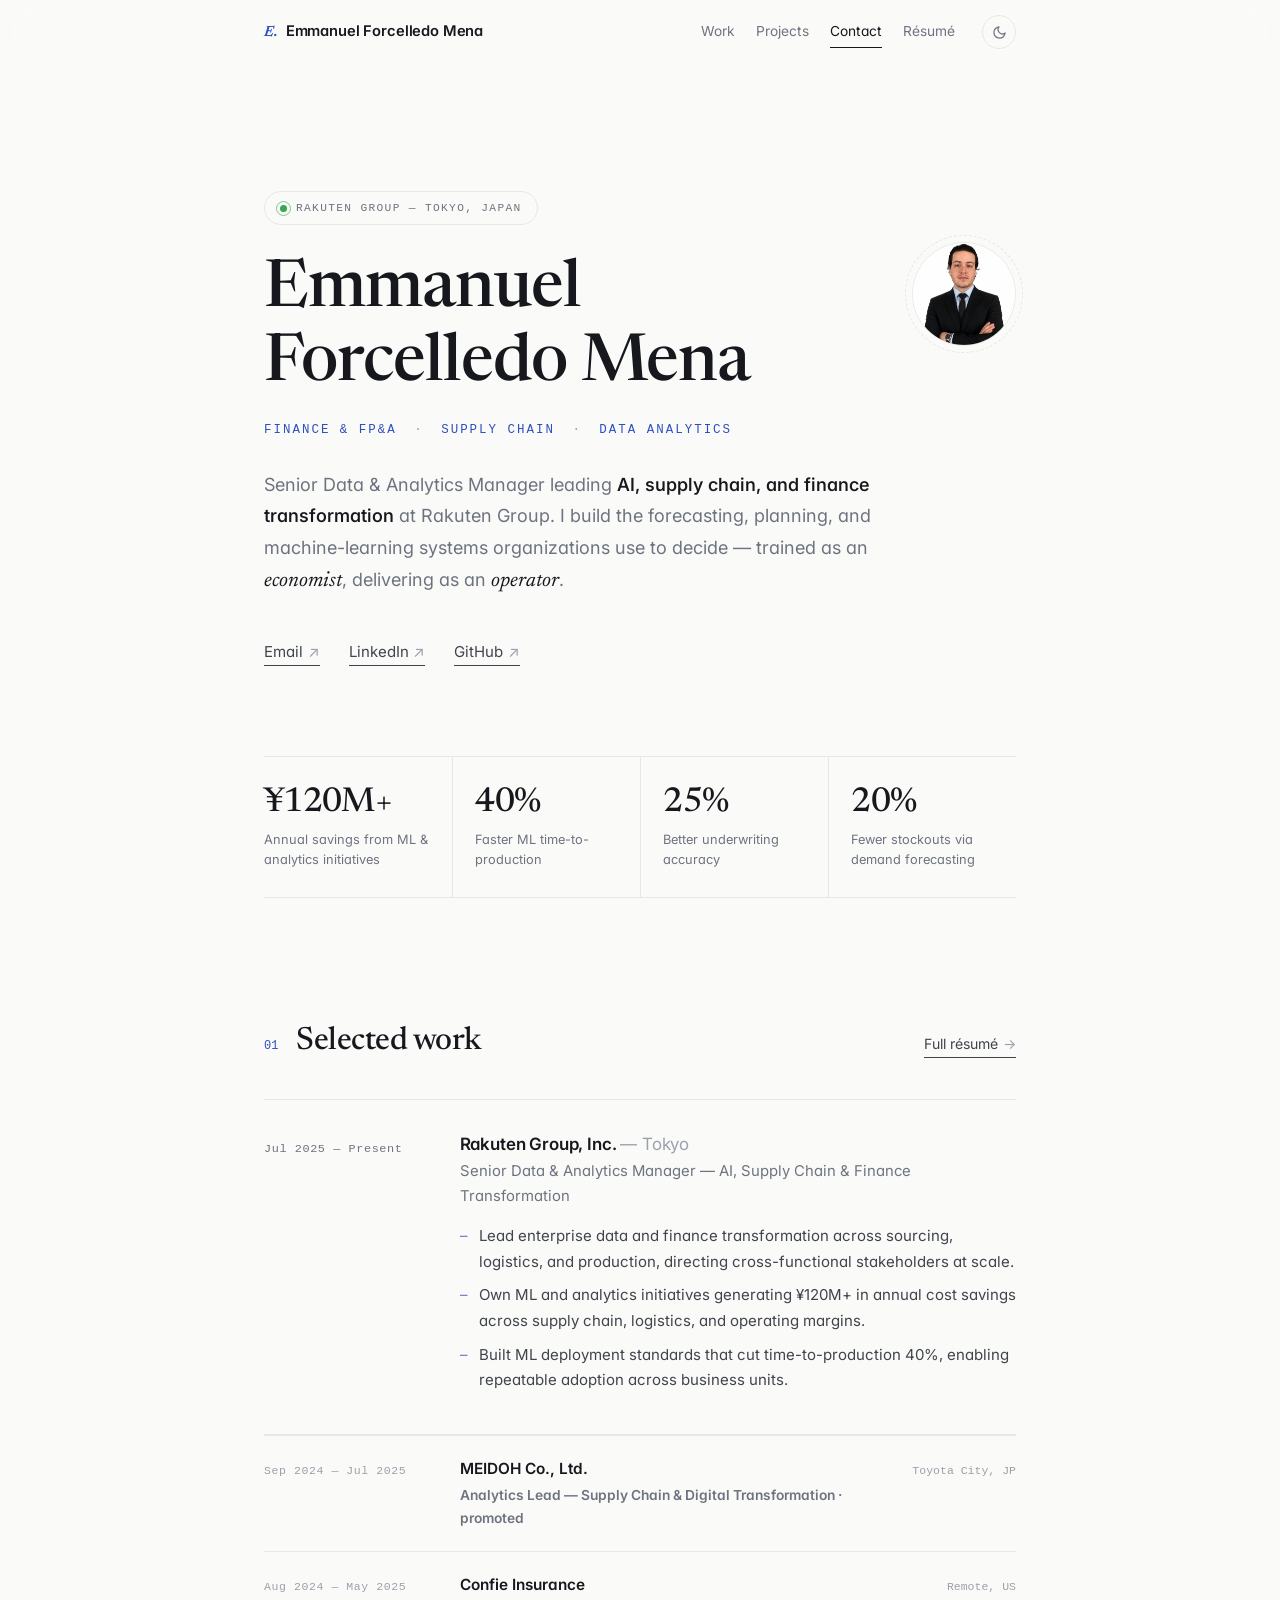
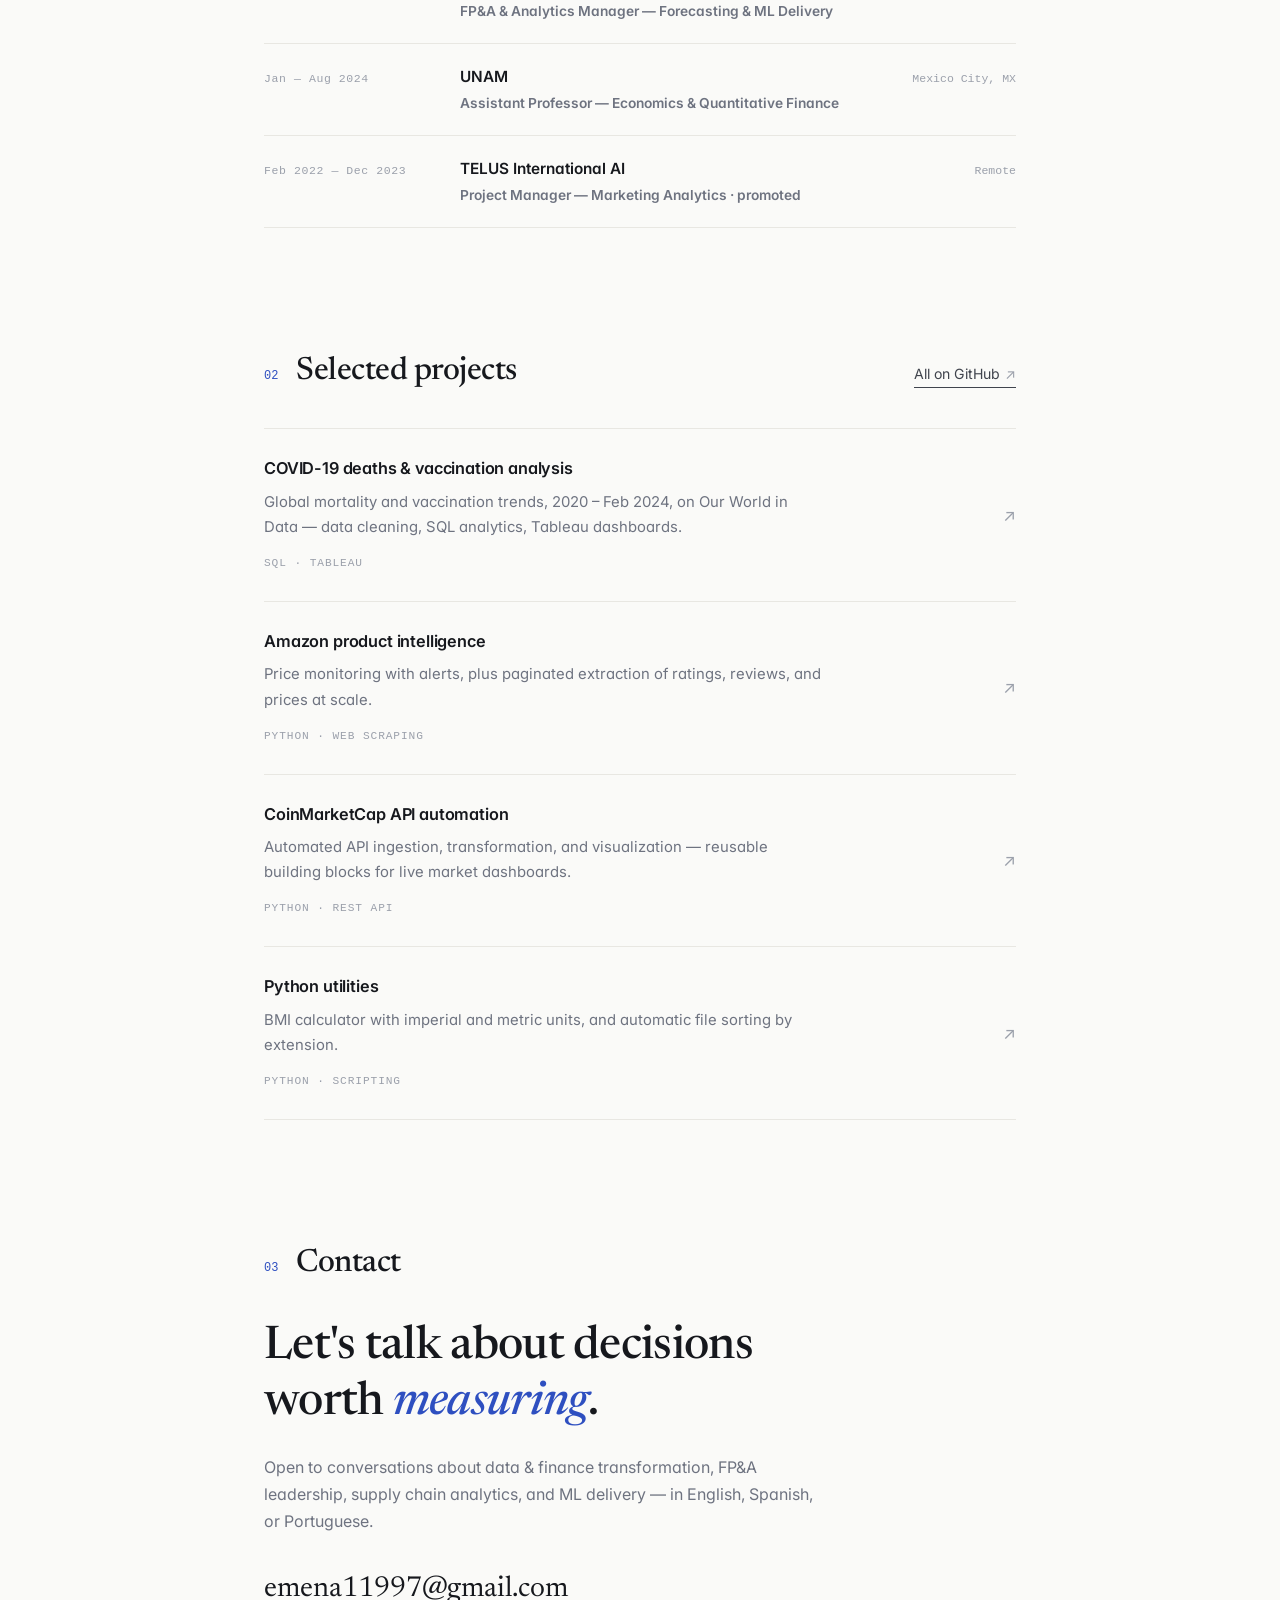
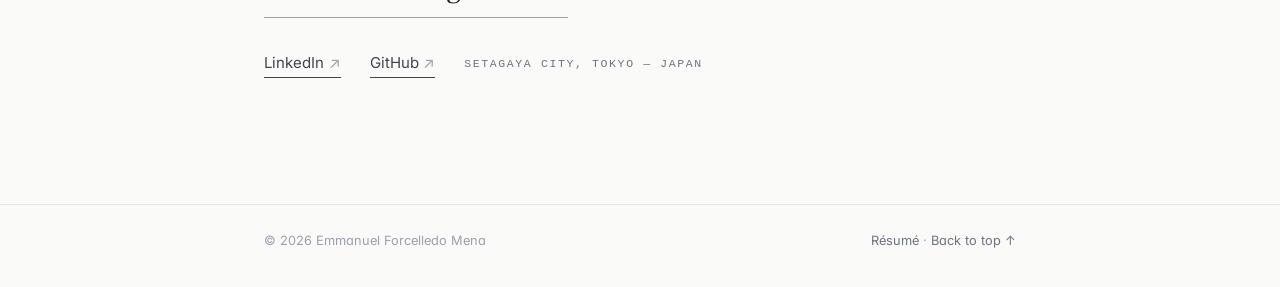
==== commit d86b36b7: "update 3.0" ====
--- a/index.html
+++ b/index.html
@@ -3,7 +3,7 @@
 <head>
 	<meta charset="utf-8" />
 	<meta name="viewport" content="width=device-width, initial-scale=1" />
-	<title>Emmanuel Forcelledo Mena</title>
+	<title>Emmanuel Forcelledo Mena — Finance, Supply Chain &amp; Data Analytics</title>
 	<meta name="description" content="Finance &amp; FP&amp;A, supply chain, and data analytics leader based in Tokyo. Senior Data &amp; Analytics Manager at Rakuten Group." />
 	<meta name="author" content="Emmanuel Forcelledo Mena" />
 
@@ -12,11 +12,13 @@
 	<meta property="og:description" content="Finance &amp; FP&amp;A · Supply Chain · Data Analytics — Senior Data &amp; Analytics Manager at Rakuten Group, Tokyo." />
 	<meta property="og:image" content="images/foto_mia.jpeg" />
 
-	<link rel="icon" href="data:image/svg+xml,%3Csvg xmlns='http://www.w3.org/2000/svg' viewBox='0 0 64 64'%3E%3Crect width='64' height='64' rx='12' fill='%23141414'/%3E%3Ctext x='32' y='44' font-family='Helvetica,Arial,sans-serif' font-size='30' font-weight='600' fill='%23fcfcfb' text-anchor='middle'%3EE%3C/text%3E%3C/svg%3E" />
+	<link rel="icon" href="data:image/svg+xml,%3Csvg xmlns='http://www.w3.org/2000/svg' viewBox='0 0 64 64'%3E%3Crect width='64' height='64' rx='12' fill='%2316181d'/%3E%3Ctext x='32' y='44' font-family='Georgia,serif' font-size='32' font-style='italic' fill='%23fafaf8' text-anchor='middle'%3EE%3C/text%3E%3C/svg%3E" />
+
+	<script>(function(){try{var t=localStorage.getItem("theme");if(t)document.documentElement.dataset.theme=t}catch(e){}document.documentElement.classList.add("js")})();</script>
 
 	<link rel="preconnect" href="https://fonts.googleapis.com" />
 	<link rel="preconnect" href="https://fonts.gstatic.com" crossorigin />
-	<link href="https://fonts.googleapis.com/css2?family=Inter:wght@400..650&display=swap" rel="stylesheet" />
+	<link href="https://fonts.googleapis.com/css2?family=Inter:wght@400..700&family=Newsreader:ital,opsz,wght@0,6..72,400..600;1,6..72,400..600&display=swap" rel="stylesheet" />
 	<link rel="stylesheet" href="assets/css/style.css" />
 
 	<script type="application/ld+json">
@@ -39,69 +41,76 @@
 </head>
 <body>
 
-	<a class="skip-link" href="#experience">Skip to content</a>
+	<a class="skip-link" href="#work">Skip to content</a>
 
 	<header class="site-header">
 		<div class="wrap">
-			<a class="brand" href="#top">Emmanuel Forcelledo Mena</a>
+			<a class="brand" href="index.html"><span class="mark">E.</span>Emmanuel Forcelledo Mena</a>
 			<nav class="site-nav" aria-label="Main">
-				<a href="#experience">Experience</a>
-				<a href="#projects">Projects</a>
-				<a href="#education">Education</a>
-				<a href="#skills">Skills</a>
-				<a href="#contact">Contact</a>
+				<a href="#work" data-spy>Work</a>
+				<a href="#projects" data-spy>Projects</a>
+				<a href="#contact" data-spy>Contact</a>
+				<a href="experience.html">Résumé</a>
+				<button class="theme-toggle" type="button" aria-label="Toggle color theme">
+					<svg class="moon" viewBox="0 0 24 24" fill="none" stroke="currentColor" stroke-width="2" stroke-linecap="round" stroke-linejoin="round" aria-hidden="true"><path d="M21 12.79A9 9 0 1 1 11.21 3 7 7 0 0 0 21 12.79z"/></svg>
+					<svg class="sun" viewBox="0 0 24 24" fill="none" stroke="currentColor" stroke-width="2" stroke-linecap="round" stroke-linejoin="round" aria-hidden="true"><circle cx="12" cy="12" r="4"/><path d="M12 2v2M12 20v2M4.93 4.93l1.41 1.41M17.66 17.66l1.41 1.41M2 12h2M20 12h2M4.93 19.07l1.41-1.41M17.66 6.34l1.41-1.41"/></svg>
+				</button>
 			</nav>
 		</div>
 	</header>
 
-	<main id="top">
+	<main>
 
 		<!-- Intro -->
 		<section class="intro">
 			<div class="wrap">
 				<div class="intro-head">
 					<div>
-						<span class="label">Tokyo, Japan — Rakuten Group, Inc.</span>
-						<h1>Emmanuel Forcelledo Mena</h1>
-						<p class="role-line">Finance &amp; FP&amp;A <span class="dot">·</span> Supply Chain <span class="dot">·</span> Data Analytics</p>
-						<p class="lede">Senior Data &amp; Analytics Manager leading <strong>AI, supply chain, and finance transformation</strong> at Rakuten Group. I build the forecasting, planning, and machine-learning systems that organizations use to decide — trained as an economist, delivering as an operator.</p>
-					</div>
-					<img class="portrait" src="images/foto_mia.jpeg" alt="Emmanuel Forcelledo Mena" />
-				</div>
-				<div class="intro-links">
-					<a class="tlink" href="mailto:emena11997@gmail.com">Email<span class="arr">↗</span></a>
-					<a class="tlink" href="https://www.linkedin.com/in/emmanuel-forcelledo-mena-1a5a07210/" target="_blank" rel="noopener">LinkedIn<span class="arr">↗</span></a>
-					<a class="tlink" href="https://github.com/EmmanuelForcelledoMena" target="_blank" rel="noopener">GitHub<span class="arr">↗</span></a>
-				</div>
-
-				<div class="stats">
-					<div class="stat">
-						<div class="num">¥120M+</div>
+						<span class="status-pill fx" style="--d:.02s"><span class="pulse" aria-hidden="true"></span> Rakuten Group — Tokyo, Japan</span>
+						<h1 class="fx" style="--d:.1s">Emmanuel<br />Forcelledo Mena</h1>
+						<p class="role-line fx" style="--d:.18s">Finance &amp; FP&amp;A <span class="dot">·</span> Supply Chain <span class="dot">·</span> Data Analytics</p>
+						<p class="lede fx" style="--d:.26s">Senior Data &amp; Analytics Manager leading <strong>AI, supply chain, and finance transformation</strong> at Rakuten Group. I build the forecasting, planning, and machine-learning systems organizations use to decide — trained as an <em>economist</em>, delivering as an <em>operator</em>.</p>
+						<div class="intro-links fx" style="--d:.34s">
+							<a class="ulink" href="mailto:emena11997@gmail.com">Email<span class="arr">↗</span></a>
+							<a class="ulink" href="https://www.linkedin.com/in/emmanuel-forcelledo-mena-1a5a07210/" target="_blank" rel="noopener">LinkedIn<span class="arr">↗</span></a>
+							<a class="ulink" href="https://github.com/EmmanuelForcelledoMena" target="_blank" rel="noopener">GitHub<span class="arr">↗</span></a>
+						</div>
+					</div>
+					<div class="portrait-wrap fx-scale" style="--d:.2s">
+						<img class="portrait" src="images/foto_mia.jpeg" alt="Emmanuel Forcelledo Mena" />
+					</div>
+				</div>
+
+				<div class="stats fx" style="--d:.44s">
+					<div class="stat">
+						<div class="num" data-count="120" data-prefix="¥" data-suffix="M+">¥120M+</div>
 						<div class="cap">Annual savings from ML &amp; analytics initiatives</div>
 					</div>
 					<div class="stat">
-						<div class="num">40%</div>
+						<div class="num" data-count="40" data-suffix="%">40%</div>
 						<div class="cap">Faster ML time-to-production</div>
 					</div>
 					<div class="stat">
-						<div class="num">25%</div>
+						<div class="num" data-count="25" data-suffix="%">25%</div>
 						<div class="cap">Better underwriting accuracy</div>
 					</div>
 					<div class="stat">
-						<div class="num">20%</div>
+						<div class="num" data-count="20" data-suffix="%">20%</div>
 						<div class="cap">Fewer stockouts via demand forecasting</div>
 					</div>
 				</div>
 			</div>
 		</section>
 
-		<!-- Experience -->
-		<section class="section" id="experience">
-			<div class="wrap">
-				<div class="sec-head"><span class="n">01</span><h2>Experience</h2></div>
-
-				<div class="xp">
-
+		<!-- Selected work -->
+		<section class="section" id="work">
+			<div class="wrap">
+				<div class="sec-head reveal">
+					<div class="left"><span class="n">01</span><h2>Selected work</h2></div>
+					<a class="ulink more" href="experience.html">Full résumé<span class="arr">→</span></a>
+				</div>
+
+				<div class="xp reveal">
 					<article class="xp-item">
 						<div class="xp-when">Jul 2025 — Present</div>
 						<div class="xp-body">
@@ -110,79 +119,33 @@
 							<ul>
 								<li>Lead enterprise data and finance transformation across sourcing, logistics, and production, directing cross-functional stakeholders at scale.</li>
 								<li>Own ML and analytics initiatives generating ¥120M+ in annual cost savings across supply chain, logistics, and operating margins.</li>
-								<li>Established forecasting, KPI, and data-governance frameworks adopted by senior leadership for strategic planning and budgeting.</li>
 								<li>Built ML deployment standards that cut time-to-production 40%, enabling repeatable adoption across business units.</li>
 							</ul>
 						</div>
 					</article>
-
-					<article class="xp-item">
-						<div class="xp-when">Sep 2024 — Jul 2025 <span class="tag">↑ Promoted</span></div>
-						<div class="xp-body">
-							<h3>MEIDOH Co., Ltd. <span class="where">— Toyota City, Japan</span></h3>
-							<div class="xp-role">
-								<p class="role-title">Analytics Lead — Supply Chain &amp; Digital Transformation <span class="sub-when">· Dec 2024 — Jul 2025</span></p>
-								<ul>
-									<li>Led factory-wide supply chain and logistics analytics, directing digital transformation across engineering, production, and planning.</li>
-									<li>Owned demand forecasting and inventory systems that cut stockouts 20%, lifting service levels and working-capital efficiency.</li>
-									<li>Scaled analytics that reduced manual reporting 35% and accelerated insight delivery 40%.</li>
-								</ul>
-							</div>
-							<div class="xp-role">
-								<p class="role-title">Data Programmer — Business Analysis &amp; Supply Chain <span class="sub-when">· Sep — Nov 2024</span></p>
-								<ul>
-									<li>Delivered real-time KPI and operations dashboards that cut executive decision cycles 30%.</li>
-									<li>Managed concurrent analytics initiatives with on-time delivery in a fast-paced manufacturing environment.</li>
-								</ul>
-							</div>
-						</div>
-					</article>
-
-					<article class="xp-item">
-						<div class="xp-when">Aug 2024 — May 2025</div>
-						<div class="xp-body">
-							<h3>Confie Insurance <span class="where">— Remote, US</span></h3>
-							<p class="role-title">FP&amp;A &amp; Analytics Manager — Financial Planning, Forecasting &amp; ML Delivery</p>
-							<ul>
-								<li>Led FP&amp;A and analytics across underwriting and claims — financial planning, forecasting, and performance reporting across regions.</li>
-								<li>Directed financial models and predictive analytics that improved underwriting accuracy 25%, informing risk strategy and pricing.</li>
-								<li>Built executive dashboards and P&amp;L reporting that cut financial reporting cycles 40%.</li>
-							</ul>
-						</div>
-					</article>
-
-					<article class="xp-item">
-						<div class="xp-when">Jan — Aug 2024</div>
-						<div class="xp-body">
-							<h3>National Autonomous University of Mexico (UNAM) <span class="where">— Mexico City</span></h3>
-							<p class="role-title">Assistant Professor — Economics, Quantitative Finance &amp; Data Analysis</p>
-							<ul>
-								<li>Taught economics, quantitative finance, and statistics to 80+ students, integrating financial modeling and data-driven methods.</li>
-								<li>Designed applied curricula bridging economic theory with real-world financial and operational decision-making.</li>
-							</ul>
-						</div>
-					</article>
-
-					<article class="xp-item">
-						<div class="xp-when">Feb 2022 — Dec 2023 <span class="tag">↑ Promoted</span></div>
-						<div class="xp-body">
-							<h3>TELUS International AI Solutions <span class="where">— Remote</span></h3>
-							<div class="xp-role">
-								<p class="role-title">Project Manager — Marketing Analytics <span class="sub-when">· Jan — Dec 2023</span></p>
-								<ul>
-									<li>Promoted within first year to lead analytics delivery for global marketing initiatives across regions.</li>
-									<li>Owned campaign performance outcomes: +15% CTR, +10% conversions, +12% ROI across global campaigns.</li>
-								</ul>
-							</div>
-							<div class="xp-role">
-								<p class="role-title">Data Analyst — Marketing Analytics <span class="sub-when">· Feb — Dec 2022</span></p>
-								<ul>
-									<li>Built automated data pipelines that cut data-preparation time 40%, enabling scalable reporting and KPI monitoring.</li>
-								</ul>
-							</div>
-						</div>
-					</article>
-
+				</div>
+
+				<div class="xp-compact">
+					<a class="xp-row reveal" href="experience.html">
+						<span class="when">Sep 2024 — Jul 2025</span>
+						<span class="co">MEIDOH Co., Ltd.<span class="what">Analytics Lead — Supply Chain &amp; Digital Transformation · promoted</span></span>
+						<span class="loc">Toyota City, JP</span>
+					</a>
+					<a class="xp-row reveal" href="experience.html">
+						<span class="when">Aug 2024 — May 2025</span>
+						<span class="co">Confie Insurance<span class="what">FP&amp;A &amp; Analytics Manager — Forecasting &amp; ML Delivery</span></span>
+						<span class="loc">Remote, US</span>
+					</a>
+					<a class="xp-row reveal" href="experience.html">
+						<span class="when">Jan — Aug 2024</span>
+						<span class="co">UNAM<span class="what">Assistant Professor — Economics &amp; Quantitative Finance</span></span>
+						<span class="loc">Mexico City, MX</span>
+					</a>
+					<a class="xp-row reveal" href="experience.html">
+						<span class="when">Feb 2022 — Dec 2023</span>
+						<span class="co">TELUS International AI<span class="what">Project Manager — Marketing Analytics · promoted</span></span>
+						<span class="loc">Remote</span>
+					</a>
 				</div>
 			</div>
 		</section>
@@ -190,28 +153,31 @@
 		<!-- Projects -->
 		<section class="section" id="projects">
 			<div class="wrap">
-				<div class="sec-head"><span class="n">02</span><h2>Selected projects</h2></div>
+				<div class="sec-head reveal">
+					<div class="left"><span class="n">02</span><h2>Selected projects</h2></div>
+					<a class="ulink more" href="https://github.com/EmmanuelForcelledoMena" target="_blank" rel="noopener">All on GitHub<span class="arr">↗</span></a>
+				</div>
 
 				<div class="plist">
-					<a class="proj" href="https://github.com/EmmanuelForcelledoMena/CovidDeathsAndVaccinationAnalysis-2020-Feb2024-" target="_blank" rel="noopener">
+					<a class="proj reveal" href="https://github.com/EmmanuelForcelledoMena/CovidDeathsAndVaccinationAnalysis-2020-Feb2024-" target="_blank" rel="noopener">
 						<h3>COVID-19 deaths &amp; vaccination analysis</h3>
 						<span class="arr">↗</span>
 						<p>Global mortality and vaccination trends, 2020 – Feb 2024, on Our World in Data — data cleaning, SQL analytics, Tableau dashboards.</p>
 						<span class="meta">SQL · Tableau</span>
 					</a>
-					<a class="proj" href="https://github.com/EmmanuelForcelledoMena/PythonAmazonWebScralping" target="_blank" rel="noopener">
+					<a class="proj reveal" href="https://github.com/EmmanuelForcelledoMena/PythonAmazonWebScralping" target="_blank" rel="noopener">
 						<h3>Amazon product intelligence</h3>
 						<span class="arr">↗</span>
 						<p>Price monitoring with alerts, plus paginated extraction of ratings, reviews, and prices at scale.</p>
 						<span class="meta">Python · Web scraping</span>
 					</a>
-					<a class="proj" href="https://github.com/EmmanuelForcelledoMena/AutomatingCryptoWebsiteAPI" target="_blank" rel="noopener">
+					<a class="proj reveal" href="https://github.com/EmmanuelForcelledoMena/AutomatingCryptoWebsiteAPI" target="_blank" rel="noopener">
 						<h3>CoinMarketCap API automation</h3>
 						<span class="arr">↗</span>
 						<p>Automated API ingestion, transformation, and visualization — reusable building blocks for live market dashboards.</p>
 						<span class="meta">Python · REST API</span>
 					</a>
-					<a class="proj" href="https://github.com/EmmanuelForcelledoMena/VariousProjects-BMICalculator-AutomaticFileSorter-" target="_blank" rel="noopener">
+					<a class="proj reveal" href="https://github.com/EmmanuelForcelledoMena/VariousProjects-BMICalculator-AutomaticFileSorter-" target="_blank" rel="noopener">
 						<h3>Python utilities</h3>
 						<span class="arr">↗</span>
 						<p>BMI calculator with imperial and metric units, and automatic file sorting by extension.</p>
@@ -221,120 +187,19 @@
 			</div>
 		</section>
 
-		<!-- Education & credentials -->
-		<section class="section" id="education">
-			<div class="wrap">
-				<div class="sec-head"><span class="n">03</span><h2>Education &amp; credentials</h2></div>
-
-				<div class="edu">
-					<div class="edu-item">
-						<div class="k">Degree</div>
-						<div>
-							<h3>Bachelor of Economics — UNAM, Mexico City</h3>
-							<p class="sub">Business Economics &amp; Finance · GPA 9.20 / 10 · Graduated with honors</p>
-							<p class="detail"><strong>Thesis:</strong> Puebla Municipality's Contribution to State Economic Growth (2022) — data-driven analysis of high-growth sectors with forecasting models projecting +10% GDP contribution scenarios for regional investment strategy.</p>
-						</div>
-					</div>
-
-					<div class="edu-item">
-						<div class="k">Recognitions</div>
-						<div>
-							<h3>Data Lead — METI Japan Program</h3>
-							<p class="sub">Japan's Ministry of Economy, Trade and Industry · Toyota City · Oct 2024</p>
-							<p class="detail" style="margin-bottom: 1.2rem;">Intensive government program with MEIDOH Co., Ltd., focused on leading automotive industry processes.</p>
-							<h3>Delegate — Gateway KSA</h3>
-							<p class="sub">Jeddah, Saudi Arabia · Dec 2023</p>
-							<p class="detail">Competitive international program engaging emerging leaders with global stakeholders across business, policy, and innovation.</p>
-						</div>
-					</div>
-
-					<div class="edu-item">
-						<div class="k">Certifications</div>
-						<ul class="cred-list">
-							<li>
-								<span class="what">Google Project Management Specialization</span>
-								<span class="who">Google</span>
-								<span class="when">2026</span>
-							</li>
-							<li>
-								<span class="what">Investment Banking: Financial Analysis &amp; Valuation</span>
-								<span class="who">University of Illinois Urbana-Champaign</span>
-								<span class="when">2024</span>
-							</li>
-							<li>
-								<span class="what">Python &amp; Statistics for Financial Analysis</span>
-								<span class="who">HKUST</span>
-								<span class="when">2024</span>
-							</li>
-							<li>
-								<span class="what">Introduction to Data Science with Python</span>
-								<span class="who">Harvard University</span>
-								<span class="when">2024</span>
-							</li>
-							<li>
-								<span class="what">Econometric &amp; Statistical Analysis with Python</span>
-								<span class="who">UNAM</span>
-								<span class="when">2024</span>
-							</li>
-							<li>
-								<span class="what">Diploma in Financial Education</span>
-								<span class="who">CONDUSEF</span>
-								<span class="when">2021</span>
-							</li>
-						</ul>
-					</div>
-				</div>
-			</div>
-		</section>
-
-		<!-- Skills -->
-		<section class="section" id="skills">
-			<div class="wrap">
-				<div class="sec-head"><span class="n">04</span><h2>Skills &amp; languages</h2></div>
-
-				<div class="skills">
-					<div class="skill-row">
-						<div class="k">Finance &amp; FP&amp;A</div>
-						<div class="v">Financial planning &amp; analysis, financial modeling, forecasting, budgeting, variance analysis, P&amp;L management, cost analysis, valuation</div>
-					</div>
-					<div class="skill-row">
-						<div class="k">Supply chain</div>
-						<div class="v">Demand planning, inventory optimization, logistics analytics, S&amp;OP, KPI management, process optimization</div>
-					</div>
-					<div class="skill-row">
-						<div class="k">BI &amp; analytics</div>
-						<div class="v">Power BI (DAX), Tableau, Excel (VBA, advanced modeling), SQL, Python (Pandas, NumPy, scikit-learn, TensorFlow), machine learning</div>
-					</div>
-					<div class="skill-row">
-						<div class="k">Data &amp; cloud</div>
-						<div class="v">GCP (BigQuery, Dataflow), AWS (Glue, SageMaker), Azure (ML, Data Factory), Spark, Airflow, PostgreSQL, MySQL, SQL Server</div>
-					</div>
-					<div class="skill-row">
-						<div class="k">Leadership</div>
-						<div class="v">Google-certified PM, agile delivery, cross-functional team leadership, stakeholder management, change management</div>
-					</div>
-					<div class="skill-row">
-						<div class="k">ERP / CRM</div>
-						<div class="v">SAP, NetSuite, Zendesk</div>
-					</div>
-					<div class="skill-row">
-						<div class="k">Languages</div>
-						<div class="v">Spanish <em>(native)</em>, English <em>(bilingual — IELTS C1)</em>, Portuguese <em>(bilingual)</em>, Italian <em>(intermediate)</em>, Japanese <em>(basic — JLPT N5)</em></div>
-					</div>
-				</div>
-			</div>
-		</section>
-
 		<!-- Contact -->
 		<section class="section contact" id="contact">
 			<div class="wrap">
-				<div class="sec-head"><span class="n">05</span><h2>Contact</h2></div>
-				<p>Open to conversations about data &amp; finance transformation, FP&amp;A leadership, supply chain analytics, and ML delivery — in English, Spanish, or Portuguese.</p>
-				<a class="big-mail" href="mailto:emena11997@gmail.com">emena11997@gmail.com</a>
-				<div class="contact-links">
-					<a class="tlink" href="https://www.linkedin.com/in/emmanuel-forcelledo-mena-1a5a07210/" target="_blank" rel="noopener">LinkedIn<span class="arr">↗</span></a>
-					<a class="tlink" href="https://github.com/EmmanuelForcelledoMena" target="_blank" rel="noopener">GitHub<span class="arr">↗</span></a>
-					<span class="label" style="align-self: center;">Setagaya City, Tokyo — Japan</span>
+				<div class="sec-head reveal">
+					<div class="left"><span class="n">03</span><h2>Contact</h2></div>
+				</div>
+				<p class="huge reveal">Let's talk about decisions worth <em>measuring</em>.</p>
+				<p class="reveal" style="--d:.08s">Open to conversations about data &amp; finance transformation, FP&amp;A leadership, supply chain analytics, and ML delivery — in English, Spanish, or Portuguese.</p>
+				<a class="big-mail reveal" style="--d:.14s" href="mailto:emena11997@gmail.com">emena11997@gmail.com</a>
+				<div class="contact-links reveal" style="--d:.2s">
+					<a class="ulink" href="https://www.linkedin.com/in/emmanuel-forcelledo-mena-1a5a07210/" target="_blank" rel="noopener">LinkedIn<span class="arr">↗</span></a>
+					<a class="ulink" href="https://github.com/EmmanuelForcelledoMena" target="_blank" rel="noopener">GitHub<span class="arr">↗</span></a>
+					<span class="label">Setagaya City, Tokyo — Japan</span>
 				</div>
 			</div>
 		</section>
@@ -344,11 +209,11 @@
 	<footer class="site-footer">
 		<div class="wrap">
 			<span>© <span id="year">2026</span> Emmanuel Forcelledo Mena</span>
-			<span><a href="#top">Back to top ↑</a></span>
+			<span><a href="experience.html">Résumé</a> · <a href="#work">Back to top ↑</a></span>
 		</div>
 	</footer>
 
-	<script>document.getElementById("year").textContent = new Date().getFullYear();</script>
+	<script src="assets/js/app.js"></script>
 
 </body>
 </html>
--- a/assets/css/style.css
+++ b/assets/css/style.css
@@ -1,40 +1,70 @@
 /* ============================================================
-   Emmanuel Forcelledo Mena — Portfolio
-   Minimal, typography-first design
+   Emmanuel Forcelledo Mena — Portfolio v3
+   Editorial minimal · motion-first · light & dark
    ============================================================ */
 
+/* ---------- Design tokens ---------- */
+
 :root {
-	--bg: #fcfcfb;
-	--ink: #141414;
-	--body: #3a3a3a;
-	--muted: #6f6f6f;
-	--faint: #a3a3a3;
-	--line: #e7e6e3;
-	--hover-bg: #f3f2ef;
+	--bg: #fafaf8;
+	--surface: #ffffff;
+	--ink: #16181d;
+	--body: #40444d;
+	--muted: #6e7380;
+	--faint: #9ba0ab;
+	--line: #e8e7e2;
+	--accent: #2e4fc0;
+	--accent-ink: #253f9a;
+	--accent-soft: rgba(46, 79, 192, 0.07);
 
 	--sans: "Inter", -apple-system, BlinkMacSystemFont, "Segoe UI", sans-serif;
+	--serif: "Newsreader", Georgia, "Times New Roman", serif;
 	--mono: ui-monospace, "SF Mono", "Cascadia Code", Consolas, monospace;
 
-	--w: 760px;
+	--w: 800px;
+	--ease: cubic-bezier(0.2, 0.6, 0.2, 1);
+}
+
+:root[data-theme="dark"] {
+	--bg: #0e0f11;
+	--surface: #16171a;
+	--ink: #f2f1ee;
+	--body: #c2c3bf;
+	--muted: #8f918d;
+	--faint: #64666a;
+	--line: #232428;
+	--accent: #93a8f4;
+	--accent-ink: #b3c2f8;
+	--accent-soft: rgba(147, 168, 244, 0.09);
 }
 
 @media (prefers-color-scheme: dark) {
-	:root {
-		--bg: #101010;
-		--ink: #f0efec;
-		--body: #c4c3bf;
-		--muted: #8f8e8a;
-		--faint: #666561;
-		--line: #262626;
-		--hover-bg: #1a1a1a;
+	:root:not([data-theme="light"]) {
+		--bg: #0e0f11;
+		--surface: #16171a;
+		--ink: #f2f1ee;
+		--body: #c2c3bf;
+		--muted: #8f918d;
+		--faint: #64666a;
+		--line: #232428;
+		--accent: #93a8f4;
+		--accent-ink: #b3c2f8;
+		--accent-soft: rgba(147, 168, 244, 0.09);
 	}
 }
 
+/* ---------- Cross-page view transitions ---------- */
+
+@view-transition { navigation: auto; }
+
+::view-transition-old(root) { animation-duration: 0.22s; }
+::view-transition-new(root) { animation-duration: 0.34s; }
+
 /* ---------- Base ---------- */
 
 *, *::before, *::after { box-sizing: border-box; }
 
-html { scroll-behavior: smooth; }
+html { scroll-behavior: smooth; scroll-padding-top: 5rem; }
 
 body {
 	margin: 0;
@@ -45,29 +75,41 @@
 	line-height: 1.7;
 	-webkit-font-smoothing: antialiased;
 	text-rendering: optimizeLegibility;
-	font-feature-settings: "ss01", "cv11";
+	font-feature-settings: "cv11";
+	transition: background-color 0.35s ease, color 0.35s ease;
 }
 
 img { max-width: 100%; display: block; }
 
-h1, h2, h3 {
-	color: var(--ink);
+h1, h2, h3 { color: var(--ink); margin: 0; }
+
+h1, h2 {
+	font-family: var(--serif);
+	font-weight: 500;
+	letter-spacing: -0.015em;
+	line-height: 1.12;
+}
+
+h3 {
+	font-family: var(--sans);
 	font-weight: 600;
-	line-height: 1.25;
-	letter-spacing: -0.02em;
-	margin: 0;
+	letter-spacing: -0.01em;
+	line-height: 1.35;
 }
 
 p { margin: 0 0 1.1em; }
 
-a {
-	color: var(--ink);
-	text-decoration: none;
-}
+a { color: inherit; text-decoration: none; }
 
 ul { margin: 0; padding: 0; list-style: none; }
 
-::selection { background: var(--ink); color: var(--bg); }
+::selection { background: var(--accent); color: #fff; }
+
+:focus-visible {
+	outline: 2px solid var(--accent);
+	outline-offset: 3px;
+	border-radius: 3px;
+}
 
 .wrap {
 	max-width: var(--w);
@@ -80,19 +122,32 @@
 	font-family: var(--mono);
 	font-size: 0.72rem;
 	font-weight: 500;
-	letter-spacing: 0.12em;
+	letter-spacing: 0.14em;
 	text-transform: uppercase;
+	color: var(--muted);
+}
+
+/* Animated underline link */
+.ulink {
+	background-image: linear-gradient(currentColor, currentColor);
+	background-size: 100% 1px;
+	background-position: 0 100%;
+	background-repeat: no-repeat;
+	padding-bottom: 2px;
+	color: var(--body);
+	transition: color 0.2s ease;
+}
+
+.ulink:hover { color: var(--accent-ink); }
+
+.ulink .arr {
+	display: inline-block;
+	margin-left: 0.3rem;
 	color: var(--faint);
-}
-
-/* Underlined text link */
-.tlink {
-	text-decoration: underline;
-	text-decoration-color: var(--faint);
-	text-underline-offset: 3px;
-	transition: text-decoration-color 0.15s ease;
-}
-.tlink:hover { text-decoration-color: var(--ink); }
+	transition: transform 0.25s var(--ease), color 0.2s ease;
+}
+
+.ulink:hover .arr { transform: translate(2px, -2px); color: var(--accent-ink); }
 
 .skip-link {
 	position: absolute;
@@ -100,7 +155,7 @@
 	background: var(--ink);
 	color: var(--bg);
 	padding: 0.5rem 1rem;
-	z-index: 100;
+	z-index: 200;
 }
 .skip-link:focus { left: 0; top: 0; }
 
@@ -109,148 +164,295 @@
 .site-header {
 	position: sticky;
 	top: 0;
-	z-index: 50;
-	background: color-mix(in srgb, var(--bg) 88%, transparent);
-	-webkit-backdrop-filter: blur(10px);
-	backdrop-filter: blur(10px);
-	border-bottom: 1px solid var(--line);
-}
+	z-index: 100;
+	background: color-mix(in srgb, var(--bg) 82%, transparent);
+	-webkit-backdrop-filter: blur(12px);
+	backdrop-filter: blur(12px);
+	border-bottom: 1px solid transparent;
+	transition: border-color 0.3s ease, background-color 0.35s ease;
+}
+
+.site-header.scrolled { border-bottom-color: var(--line); }
 
 .site-header .wrap {
 	display: flex;
 	align-items: center;
 	justify-content: space-between;
 	gap: 1rem;
-	min-height: 3.5rem;
+	min-height: 4rem;
 	flex-wrap: wrap;
-	padding-top: 0.5rem;
-	padding-bottom: 0.5rem;
+	padding-top: 0.6rem;
+	padding-bottom: 0.6rem;
 }
 
 .brand {
 	font-weight: 600;
-	font-size: 0.9rem;
+	font-size: 0.92rem;
 	letter-spacing: -0.01em;
 	color: var(--ink);
 	white-space: nowrap;
-}
+	display: inline-flex;
+	align-items: baseline;
+	gap: 0.5rem;
+}
+
+.brand .mark { color: var(--accent); font-family: var(--serif); font-style: italic; }
 
 .site-nav {
 	display: flex;
+	align-items: center;
 	flex-wrap: wrap;
-	gap: 0.25rem 1.35rem;
+	gap: 0.25rem 1.3rem;
 }
 
 .site-nav a {
-	font-size: 0.85rem;
-	color: var(--muted);
-	transition: color 0.15s ease;
-}
-
-.site-nav a:hover { color: var(--ink); }
-
-/* ---------- Intro ---------- */
-
-.intro { padding: clamp(4rem, 12vh, 7.5rem) 0 0; }
+	position: relative;
+	font-size: 0.86rem;
+	color: var(--muted);
+	transition: color 0.2s ease;
+	padding: 0.25rem 0;
+}
+
+.site-nav a::after {
+	content: "";
+	position: absolute;
+	left: 0;
+	right: 100%;
+	bottom: 0;
+	height: 1px;
+	background: var(--ink);
+	transition: right 0.25s var(--ease);
+}
+
+.site-nav a:hover, .site-nav a.active { color: var(--ink); }
+.site-nav a:hover::after, .site-nav a.active::after { right: 0; }
+
+.theme-toggle {
+	appearance: none;
+	border: 1px solid var(--line);
+	background: transparent;
+	color: var(--muted);
+	width: 34px;
+	height: 34px;
+	border-radius: 50%;
+	display: grid;
+	place-items: center;
+	cursor: pointer;
+	transition: color 0.2s ease, border-color 0.2s ease, transform 0.3s var(--ease);
+	margin-left: 0.4rem;
+}
+
+.theme-toggle:hover { color: var(--ink); border-color: var(--muted); transform: rotate(15deg); }
+
+.theme-toggle svg { width: 15px; height: 15px; }
+
+/* icon swap */
+.theme-toggle .sun { display: none; }
+:root[data-theme="dark"] .theme-toggle .sun { display: block; }
+:root[data-theme="dark"] .theme-toggle .moon { display: none; }
+@media (prefers-color-scheme: dark) {
+	:root:not([data-theme="light"]) .theme-toggle .sun { display: block; }
+	:root:not([data-theme="light"]) .theme-toggle .moon { display: none; }
+}
+
+/* ---------- Entry animation (load) ---------- */
+
+.js .fx {
+	opacity: 0;
+	transform: translateY(18px);
+	animation: rise 0.85s var(--ease) forwards;
+	animation-delay: var(--d, 0s);
+}
+
+.js .fx-scale {
+	opacity: 0;
+	transform: scale(0.94);
+	animation: pop 0.9s var(--ease) forwards;
+	animation-delay: var(--d, 0s);
+}
+
+@keyframes rise { to { opacity: 1; transform: none; } }
+@keyframes pop { to { opacity: 1; transform: none; } }
+
+/* ---------- Scroll reveal ---------- */
+
+.js .reveal {
+	opacity: 0;
+	transform: translateY(16px);
+	transition: opacity 0.7s var(--ease), transform 0.7s var(--ease);
+	transition-delay: var(--d, 0s);
+}
+
+.js .reveal.in { opacity: 1; transform: none; }
+
+/* ---------- Intro / hero ---------- */
+
+.intro { padding: clamp(4.5rem, 14vh, 8.5rem) 0 0; }
 
 .intro-head {
 	display: flex;
 	align-items: flex-start;
 	justify-content: space-between;
-	gap: 2rem;
-}
-
-.intro .label { display: block; margin-bottom: 1.4rem; color: var(--muted); }
+	gap: 2.5rem;
+}
+
+.status-pill {
+	display: inline-flex;
+	align-items: center;
+	gap: 0.55rem;
+	font-family: var(--mono);
+	font-size: 0.7rem;
+	font-weight: 500;
+	letter-spacing: 0.12em;
+	text-transform: uppercase;
+	color: var(--muted);
+	border: 1px solid var(--line);
+	border-radius: 999px;
+	padding: 0.42rem 0.95rem;
+	margin-bottom: 1.8rem;
+}
+
+.status-pill .pulse {
+	width: 7px;
+	height: 7px;
+	border-radius: 50%;
+	background: #34a853;
+	position: relative;
+}
+
+.status-pill .pulse::after {
+	content: "";
+	position: absolute;
+	inset: -4px;
+	border-radius: 50%;
+	border: 1px solid #34a853;
+	opacity: 0.6;
+	animation: pulse 2.2s ease-out infinite;
+}
+
+@keyframes pulse {
+	0% { transform: scale(0.5); opacity: 0.7; }
+	70% { transform: scale(1.3); opacity: 0; }
+	100% { transform: scale(1.3); opacity: 0; }
+}
 
 .intro h1 {
-	font-size: clamp(2rem, 5.5vw, 3rem);
-	letter-spacing: -0.035em;
-	margin-bottom: 1.1rem;
+	font-size: clamp(2.6rem, 7vw, 4.1rem);
+	font-weight: 500;
+	margin-bottom: 1.2rem;
 }
 
 .intro .role-line {
-	font-size: 1.05rem;
+	font-family: var(--mono);
+	font-size: 0.78rem;
+	font-weight: 500;
+	letter-spacing: 0.16em;
+	text-transform: uppercase;
+	color: var(--accent);
+	margin-bottom: 1.7rem;
+}
+
+.intro .role-line .dot { color: var(--faint); padding: 0 0.5rem; }
+
+.intro .lede {
+	max-width: 60ch;
+	font-size: 1.13rem;
+	line-height: 1.75;
+	color: var(--muted);
+	margin-bottom: 2.4rem;
+}
+
+.intro .lede strong { color: var(--ink); font-weight: 550; }
+
+.intro .lede em {
+	font-family: var(--serif);
+	font-size: 1.16em;
 	color: var(--ink);
-	font-weight: 500;
-	margin-bottom: 1.6rem;
-}
-
-.intro .role-line .dot { color: var(--faint); padding: 0 0.4rem; }
-
-.intro .lede {
-	max-width: 58ch;
-	color: var(--muted);
-	font-size: 1.02rem;
-	margin-bottom: 2.2rem;
-}
-
-.intro .lede strong { color: var(--body); font-weight: 550; }
+}
+
+.portrait-wrap { flex: 0 0 auto; position: relative; margin-top: 3.2rem; }
 
 .portrait {
-	flex: 0 0 auto;
-	width: 84px;
-	height: 84px;
+	width: 104px;
+	height: 104px;
 	border-radius: 50%;
 	object-fit: cover;
 	border: 1px solid var(--line);
-	margin-top: 2.4rem;
-}
+	position: relative;
+	z-index: 1;
+}
+
+.portrait-wrap::after {
+	content: "";
+	position: absolute;
+	inset: -7px;
+	border-radius: 50%;
+	border: 1px dashed var(--line);
+	animation: spin 40s linear infinite;
+}
+
+@keyframes spin { to { transform: rotate(360deg); } }
 
 .intro-links {
 	display: flex;
 	flex-wrap: wrap;
-	gap: 0.4rem 1.6rem;
-	font-size: 0.92rem;
-}
-
-.intro-links a { color: var(--body); }
-
-.intro-links .arr { color: var(--faint); margin-left: 0.25rem; transition: transform 0.15s ease, color 0.15s ease; display: inline-block; }
-.intro-links a:hover .arr { transform: translate(2px, -2px); color: var(--ink); }
-
-/* ---------- Stats strip ---------- */
+	gap: 0.5rem 1.8rem;
+	font-size: 0.94rem;
+}
+
+/* ---------- Stats ---------- */
 
 .stats {
-	margin-top: clamp(3.5rem, 8vh, 5rem);
+	margin-top: clamp(4rem, 10vh, 6rem);
 	border-top: 1px solid var(--line);
 	border-bottom: 1px solid var(--line);
 	display: grid;
 	grid-template-columns: repeat(4, 1fr);
 }
 
-.stat { padding: 1.5rem 1.25rem 1.5rem 0; }
-.stat + .stat { padding-left: 1.25rem; border-left: 1px solid var(--line); }
+.stat { padding: 1.7rem 1.25rem 1.7rem 0; }
+.stat + .stat { padding-left: 1.4rem; border-left: 1px solid var(--line); }
 
 .stat .num {
-	font-size: 1.55rem;
-	font-weight: 600;
+	font-family: var(--serif);
+	font-size: clamp(1.7rem, 3.5vw, 2.15rem);
+	font-weight: 500;
 	letter-spacing: -0.02em;
 	color: var(--ink);
 	font-variant-numeric: tabular-nums;
-	line-height: 1.2;
+	line-height: 1.15;
 }
 
 .stat .cap {
-	margin-top: 0.3rem;
+	margin-top: 0.4rem;
 	font-size: 0.8rem;
 	color: var(--muted);
-	line-height: 1.5;
+	line-height: 1.55;
 }
 
 /* ---------- Sections ---------- */
 
-.section { padding-top: clamp(5rem, 12vh, 7.5rem); }
+.section { padding-top: clamp(5.5rem, 14vh, 8.5rem); }
 
 .sec-head {
 	display: flex;
 	align-items: baseline;
+	justify-content: space-between;
 	gap: 1rem;
-	margin-bottom: 2.2rem;
-}
-
-.sec-head .n { font-family: var(--mono); font-size: 0.75rem; color: var(--faint); }
-
-.sec-head h2 { font-size: 1.35rem; }
+	margin-bottom: 2.4rem;
+}
+
+.sec-head .left { display: flex; align-items: baseline; gap: 1.1rem; }
+
+.sec-head .n {
+	font-family: var(--mono);
+	font-size: 0.75rem;
+	color: var(--accent);
+}
+
+.sec-head h2 { font-size: clamp(1.6rem, 3.5vw, 2rem); }
+
+.sec-head .more { font-size: 0.88rem; white-space: nowrap; }
 
 /* ---------- Experience ---------- */
 
@@ -258,59 +460,75 @@
 
 .xp-item {
 	display: grid;
-	grid-template-columns: 150px 1fr;
-	gap: 1.5rem;
-	padding: 1.9rem 0;
+	grid-template-columns: 170px 1fr;
+	gap: 1.6rem;
+	padding: 2.1rem 0;
 	border-bottom: 1px solid var(--line);
 }
 
 .xp-when {
 	font-family: var(--mono);
 	font-size: 0.74rem;
-	letter-spacing: 0.04em;
-	color: var(--muted);
-	padding-top: 0.25rem;
-	line-height: 1.8;
-}
-
-.xp-when .tag {
-	display: block;
-	color: var(--faint);
-	margin-top: 0.2rem;
-}
-
-.xp-body h3 { font-size: 1.02rem; }
-
-.xp-body .role-title {
-	font-size: 0.92rem;
-	color: var(--muted);
-	margin: 0.15rem 0 0.75rem;
-}
-
-.xp-body .where { color: var(--faint); }
+	letter-spacing: 0.05em;
+	color: var(--muted);
+	padding-top: 0.3rem;
+	line-height: 1.9;
+}
+
+.xp-when .tag { display: block; color: var(--accent); margin-top: 0.15rem; }
+
+.xp-body h3 { font-size: 1.06rem; }
+
+.xp-body .where { color: var(--faint); font-weight: 400; }
+
+.xp-body .role-title { font-size: 0.93rem; color: var(--muted); margin: 0.2rem 0 0.85rem; }
+
+.xp-body .sub-when { font-family: var(--mono); font-size: 0.7rem; color: var(--faint); letter-spacing: 0.05em; }
 
 .xp-body ul li {
 	position: relative;
-	padding-left: 1.15rem;
-	font-size: 0.93rem;
-	color: var(--body);
-	margin-bottom: 0.45rem;
+	padding-left: 1.2rem;
+	font-size: 0.94rem;
+	margin-bottom: 0.5rem;
 }
 
 .xp-body ul li::before {
 	content: "–";
 	position: absolute;
 	left: 0;
-	color: var(--faint);
-}
-
-.xp-role + .xp-role { margin-top: 1.5rem; }
-
-.xp-role .sub-when {
+	color: var(--accent);
+	opacity: 0.7;
+}
+
+.xp-role + .xp-role { margin-top: 1.6rem; }
+
+/* Compact rows (home page summary) */
+
+.xp-compact { border-top: 1px solid var(--line); }
+
+.xp-row {
+	display: grid;
+	grid-template-columns: 170px 1fr auto;
+	align-items: baseline;
+	gap: 0.3rem 1.6rem;
+	padding: 1.25rem 0;
+	border-bottom: 1px solid var(--line);
+	transition: padding-left 0.25s var(--ease);
+}
+
+.xp-row:hover { padding-left: 0.5rem; }
+
+.xp-row .when { font-family: var(--mono); font-size: 0.72rem; letter-spacing: 0.05em; color: var(--faint); }
+
+.xp-row .co { font-weight: 600; color: var(--ink); font-size: 0.96rem; }
+
+.xp-row .what { display: block; font-size: 0.86rem; color: var(--muted); margin-top: 0.1rem; }
+
+.xp-row .loc {
 	font-family: var(--mono);
 	font-size: 0.72rem;
 	color: var(--faint);
-	letter-spacing: 0.04em;
+	white-space: nowrap;
 }
 
 /* ---------- Projects ---------- */
@@ -322,45 +540,42 @@
 	grid-template-columns: 1fr auto;
 	align-items: baseline;
 	gap: 0.25rem 1.5rem;
-	padding: 1.6rem 0;
+	padding: 1.75rem 0;
 	border-bottom: 1px solid var(--line);
-	transition: padding-left 0.2s ease;
+	transition: padding-left 0.25s var(--ease);
 }
 
 .proj:hover { padding-left: 0.6rem; }
 
-.proj h3 {
-	font-size: 1rem;
-	display: inline-flex;
-	align-items: baseline;
-	gap: 0.5rem;
-}
+.proj h3 { font-size: 1.02rem; transition: color 0.2s ease; }
+
+.proj:hover h3 { color: var(--accent-ink); }
 
 .proj .arr {
 	grid-row: 1 / span 3;
 	grid-column: 2;
+	align-self: center;
 	color: var(--faint);
-	font-size: 1rem;
-	transition: transform 0.2s ease, color 0.2s ease;
-	align-self: center;
-}
-
-.proj:hover .arr { transform: translate(3px, -3px); color: var(--ink); }
+	font-size: 1.05rem;
+	transition: transform 0.3s var(--ease), color 0.2s ease;
+}
+
+.proj:hover .arr { transform: translate(4px, -4px); color: var(--accent-ink); }
 
 .proj p {
 	grid-column: 1;
-	margin: 0.35rem 0 0;
-	font-size: 0.92rem;
-	color: var(--muted);
-	max-width: 60ch;
+	margin: 0.4rem 0 0;
+	font-size: 0.93rem;
+	color: var(--muted);
+	max-width: 62ch;
 }
 
 .proj .meta {
 	grid-column: 1;
-	margin-top: 0.55rem;
-	font-family: var(--mono);
-	font-size: 0.72rem;
-	letter-spacing: 0.06em;
+	margin-top: 0.6rem;
+	font-family: var(--mono);
+	font-size: 0.7rem;
+	letter-spacing: 0.08em;
 	text-transform: uppercase;
 	color: var(--faint);
 }
@@ -371,25 +586,26 @@
 
 .edu-item {
 	display: grid;
-	grid-template-columns: 150px 1fr;
-	gap: 1.5rem;
-	padding: 1.9rem 0;
+	grid-template-columns: 170px 1fr;
+	gap: 1.6rem;
+	padding: 2.1rem 0;
 	border-bottom: 1px solid var(--line);
 }
 
 .edu-item .k {
 	font-family: var(--mono);
-	font-size: 0.74rem;
-	letter-spacing: 0.04em;
-	color: var(--muted);
-	padding-top: 0.25rem;
-}
-
-.edu-item h3 { font-size: 1rem; }
-
-.edu-item .sub { font-size: 0.92rem; color: var(--muted); margin: 0.15rem 0 0; }
-
-.edu-item .detail { font-size: 0.92rem; color: var(--body); margin-top: 0.7rem; max-width: 62ch; }
+	font-size: 0.72rem;
+	letter-spacing: 0.08em;
+	text-transform: uppercase;
+	color: var(--muted);
+	padding-top: 0.3rem;
+}
+
+.edu-item h3 { font-size: 1.02rem; }
+
+.edu-item .sub { font-size: 0.9rem; color: var(--muted); margin: 0.2rem 0 0; }
+
+.edu-item .detail { font-size: 0.93rem; color: var(--body); margin-top: 0.75rem; max-width: 64ch; }
 
 .edu-item .detail strong { color: var(--ink); font-weight: 550; }
 
@@ -399,20 +615,14 @@
 	align-items: baseline;
 	justify-content: space-between;
 	gap: 0.15rem 1.5rem;
-	padding: 0.55rem 0;
+	padding: 0.6rem 0;
 }
 
 .cred-list li + li { border-top: 1px solid var(--line); }
 
 .cred-list .what { font-size: 0.93rem; color: var(--ink); font-weight: 500; }
 .cred-list .who { font-size: 0.85rem; color: var(--muted); }
-.cred-list .when {
-	font-family: var(--mono);
-	font-size: 0.72rem;
-	color: var(--faint);
-	white-space: nowrap;
-	margin-left: auto;
-}
+.cred-list .when { font-family: var(--mono); font-size: 0.72rem; color: var(--faint); margin-left: auto; white-space: nowrap; }
 
 /* ---------- Skills ---------- */
 
@@ -420,65 +630,68 @@
 
 .skill-row {
 	display: grid;
-	grid-template-columns: 150px 1fr;
-	gap: 1.5rem;
-	padding: 1.15rem 0;
+	grid-template-columns: 170px 1fr;
+	gap: 1.6rem;
+	padding: 1.3rem 0;
 	border-bottom: 1px solid var(--line);
 }
 
 .skill-row .k {
 	font-family: var(--mono);
 	font-size: 0.72rem;
-	letter-spacing: 0.06em;
+	letter-spacing: 0.08em;
 	text-transform: uppercase;
 	color: var(--muted);
-	padding-top: 0.2rem;
+	padding-top: 0.25rem;
 	line-height: 1.7;
 }
 
-.skill-row .v { font-size: 0.93rem; color: var(--body); }
+.skill-row .v { font-size: 0.94rem; color: var(--body); }
 .skill-row .v em { font-style: normal; color: var(--faint); }
 
 /* ---------- Contact ---------- */
 
-.contact { padding-bottom: clamp(5rem, 12vh, 7.5rem); }
-
-.contact .big-mail {
+.contact { padding-bottom: clamp(5.5rem, 14vh, 8.5rem); }
+
+.contact .huge {
+	font-family: var(--serif);
+	font-size: clamp(1.9rem, 5vw, 2.9rem);
+	font-weight: 500;
+	letter-spacing: -0.015em;
+	line-height: 1.2;
+	color: var(--ink);
+	max-width: 22ch;
+	margin-bottom: 1.4rem;
+}
+
+.contact .huge em { color: var(--accent); }
+
+.contact p { color: var(--muted); max-width: 56ch; }
+
+.big-mail {
 	display: inline-block;
-	font-size: clamp(1.35rem, 3.5vw, 1.9rem);
-	font-weight: 600;
-	letter-spacing: -0.02em;
+	font-family: var(--serif);
+	font-size: clamp(1.3rem, 3.5vw, 1.8rem);
 	color: var(--ink);
-	text-decoration: underline;
-	text-decoration-thickness: 1px;
-	text-decoration-color: var(--faint);
-	text-underline-offset: 5px;
-	transition: text-decoration-color 0.15s ease;
-	margin: 0.5rem 0 1.6rem;
-}
-
-.contact .big-mail:hover { text-decoration-color: var(--ink); }
-
-.contact p { color: var(--muted); max-width: 56ch; }
+	border-bottom: 1px solid var(--faint);
+	padding-bottom: 0.15rem;
+	margin: 0.8rem 0 2rem;
+	transition: border-color 0.25s ease, color 0.25s ease;
+}
+
+.big-mail:hover { color: var(--accent-ink); border-color: var(--accent-ink); }
 
 .contact-links {
 	display: flex;
 	flex-wrap: wrap;
-	gap: 0.4rem 1.6rem;
-	font-size: 0.92rem;
-	margin-top: 0.4rem;
-}
-
-.contact-links a { color: var(--body); }
-.contact-links .arr { color: var(--faint); margin-left: 0.25rem; display: inline-block; transition: transform 0.15s ease, color 0.15s ease; }
-.contact-links a:hover .arr { transform: translate(2px, -2px); color: var(--ink); }
+	align-items: center;
+	gap: 0.5rem 1.8rem;
+	font-size: 0.94rem;
+}
 
 /* ---------- Footer ---------- */
 
-.site-footer {
-	border-top: 1px solid var(--line);
-	padding: 1.4rem 0 2rem;
-}
+.site-footer { border-top: 1px solid var(--line); padding: 1.6rem 0 2.2rem; }
 
 .site-footer .wrap {
 	display: flex;
@@ -489,29 +702,50 @@
 	color: var(--faint);
 }
 
-.site-footer a { color: var(--muted); }
+.site-footer a { color: var(--muted); transition: color 0.2s ease; }
 .site-footer a:hover { color: var(--ink); }
 
-/* ---------- Motion ---------- */
+/* ---------- Page hero (subpages) ---------- */
+
+.page-hero { padding: clamp(3.5rem, 10vh, 6rem) 0 0; }
+
+.page-hero .label { display: block; margin-bottom: 1.2rem; }
+
+.page-hero h1 { font-size: clamp(2.1rem, 5.5vw, 3.1rem); margin-bottom: 1rem; }
+
+.page-hero .lede { max-width: 60ch; color: var(--muted); font-size: 1.05rem; }
+
+/* ---------- Motion preferences ---------- */
 
 @media (prefers-reduced-motion: reduce) {
 	html { scroll-behavior: auto; }
-	*, *::before, *::after { transition: none !important; }
+	*, *::before, *::after {
+		animation-duration: 0.01ms !important;
+		animation-iteration-count: 1 !important;
+		transition-duration: 0.01ms !important;
+	}
+	.js .fx, .js .fx-scale, .js .reveal { opacity: 1; transform: none; animation: none; }
 }
 
 /* ---------- Responsive ---------- */
 
-@media (max-width: 640px) {
+@media (max-width: 680px) {
 	.stats { grid-template-columns: 1fr 1fr; }
-	.stat { padding: 1.1rem 1rem 1.1rem 0; }
+	.stat { padding: 1.2rem 1rem 1.2rem 0; }
 	.stat + .stat { padding-left: 1rem; }
 	.stat:nth-child(odd) { border-left: none; padding-left: 0; }
 	.stat:nth-child(n+3) { border-top: 1px solid var(--line); }
 
 	.intro-head { flex-direction: column-reverse; gap: 0; }
-	.portrait { margin-top: 0; margin-bottom: 1.6rem; width: 72px; height: 72px; }
-
-	.xp-item, .edu-item, .skill-row { grid-template-columns: 1fr; gap: 0.45rem; }
-	.xp-when { padding-top: 0; line-height: 1.5; }
+	.portrait-wrap { margin-top: 0; margin-bottom: 1.8rem; }
+	.portrait { width: 84px; height: 84px; }
+
+	.xp-item, .edu-item, .skill-row { grid-template-columns: 1fr; gap: 0.5rem; }
+	.xp-when { padding-top: 0; line-height: 1.6; }
 	.xp-when .tag { display: inline; margin-left: 0.6rem; }
-}
+
+	.xp-row { grid-template-columns: 1fr auto; }
+	.xp-row .when { grid-column: 1 / -1; }
+
+	.sec-head { flex-direction: column; gap: 0.4rem; }
+}
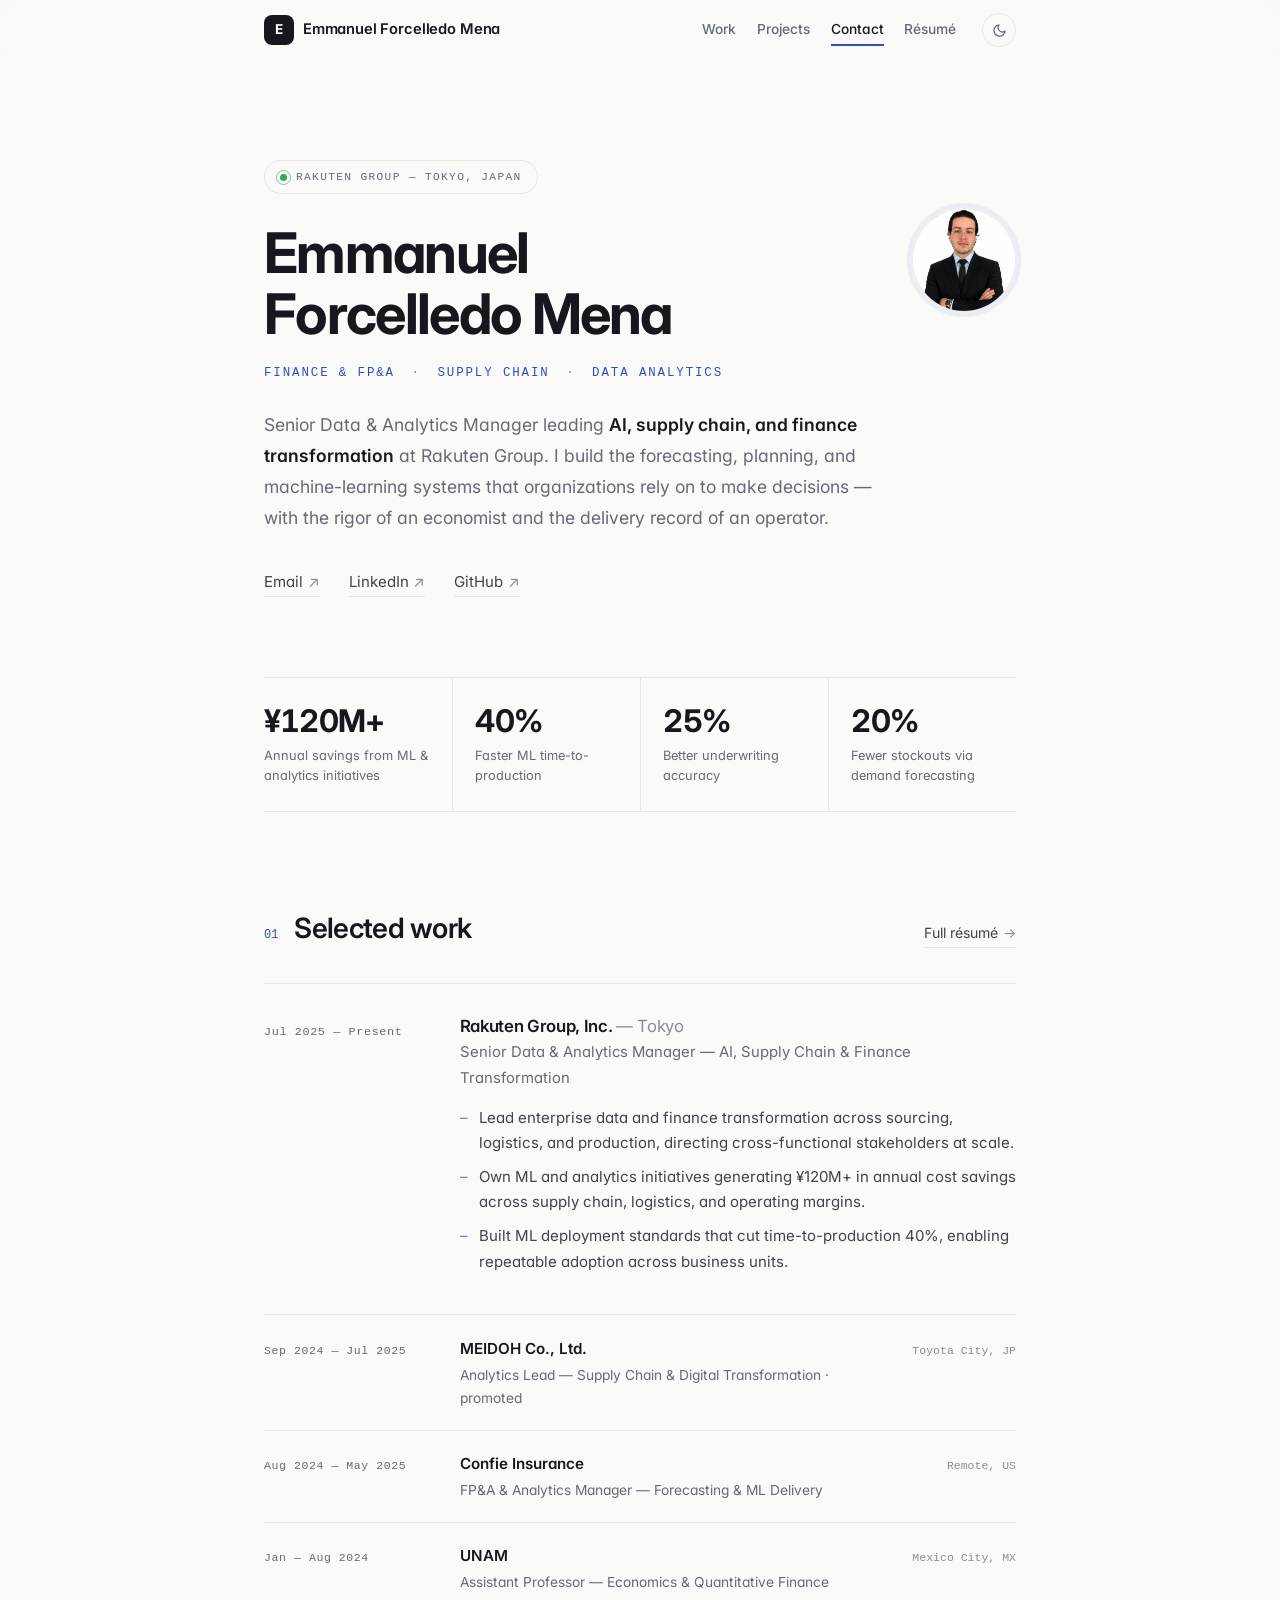
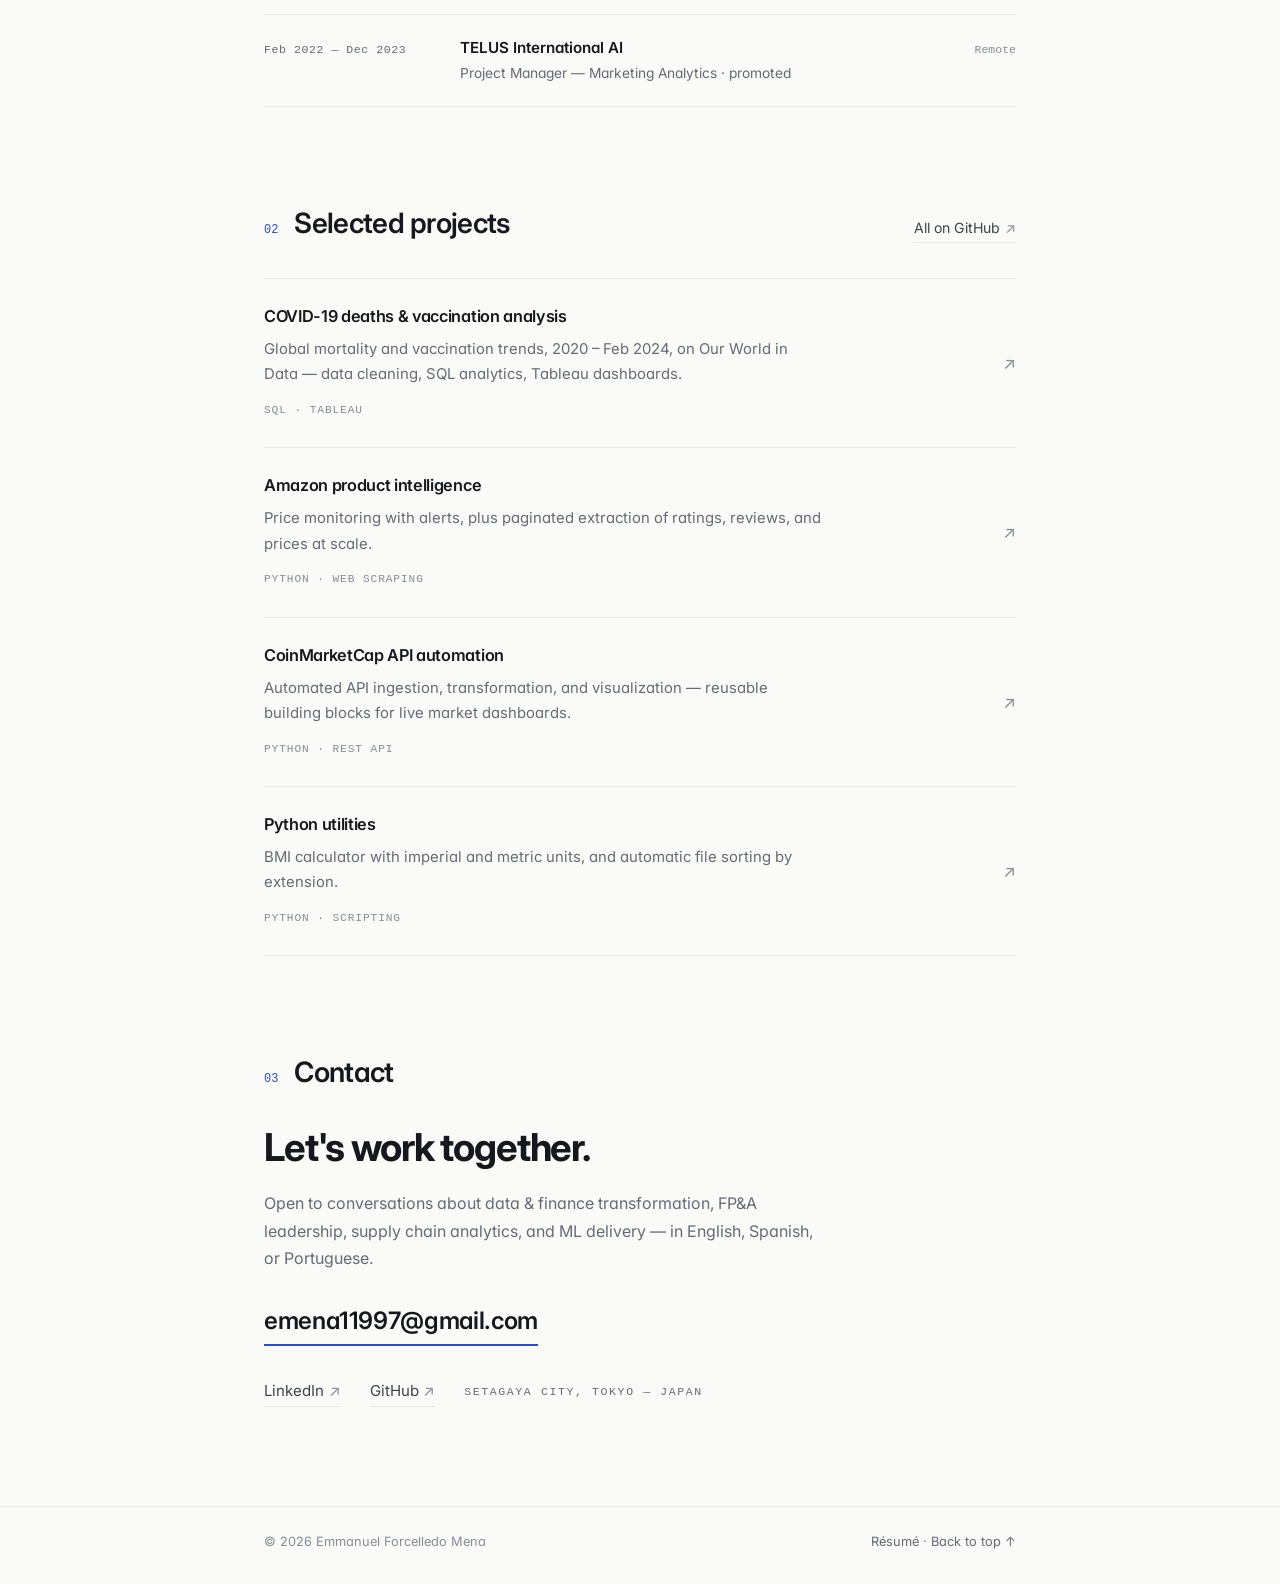
==== commit e00017d5: "update 4.0" ====
--- a/index.html
+++ b/index.html
@@ -12,13 +12,13 @@
 	<meta property="og:description" content="Finance &amp; FP&amp;A · Supply Chain · Data Analytics — Senior Data &amp; Analytics Manager at Rakuten Group, Tokyo." />
 	<meta property="og:image" content="images/foto_mia.jpeg" />
 
-	<link rel="icon" href="data:image/svg+xml,%3Csvg xmlns='http://www.w3.org/2000/svg' viewBox='0 0 64 64'%3E%3Crect width='64' height='64' rx='12' fill='%2316181d'/%3E%3Ctext x='32' y='44' font-family='Georgia,serif' font-size='32' font-style='italic' fill='%23fafaf8' text-anchor='middle'%3EE%3C/text%3E%3C/svg%3E" />
+	<link rel="icon" href="data:image/svg+xml,%3Csvg xmlns='http://www.w3.org/2000/svg' viewBox='0 0 64 64'%3E%3Crect width='64' height='64' rx='14' fill='%2316181d'/%3E%3Ctext x='32' y='43' font-family='Arial,Helvetica,sans-serif' font-size='30' font-weight='700' fill='%23fafaf8' text-anchor='middle'%3EE%3C/text%3E%3C/svg%3E" />
 
 	<script>(function(){try{var t=localStorage.getItem("theme");if(t)document.documentElement.dataset.theme=t}catch(e){}document.documentElement.classList.add("js")})();</script>
 
 	<link rel="preconnect" href="https://fonts.googleapis.com" />
 	<link rel="preconnect" href="https://fonts.gstatic.com" crossorigin />
-	<link href="https://fonts.googleapis.com/css2?family=Inter:wght@400..700&family=Newsreader:ital,opsz,wght@0,6..72,400..600;1,6..72,400..600&display=swap" rel="stylesheet" />
+	<link href="https://fonts.googleapis.com/css2?family=Inter:wght@400..700&display=swap" rel="stylesheet" />
 	<link rel="stylesheet" href="assets/css/style.css" />
 
 	<script type="application/ld+json">
@@ -43,9 +43,9 @@
 
 	<a class="skip-link" href="#work">Skip to content</a>
 
-	<header class="site-header">
+	<header class="site-header" id="top">
 		<div class="wrap">
-			<a class="brand" href="index.html"><span class="mark">E.</span>Emmanuel Forcelledo Mena</a>
+			<a class="brand" href="index.html"><span class="mark">E</span><span class="brand-name">Emmanuel Forcelledo Mena</span></a>
 			<nav class="site-nav" aria-label="Main">
 				<a href="#work" data-spy>Work</a>
 				<a href="#projects" data-spy>Projects</a>
@@ -67,9 +67,9 @@
 				<div class="intro-head">
 					<div>
 						<span class="status-pill fx" style="--d:.02s"><span class="pulse" aria-hidden="true"></span> Rakuten Group — Tokyo, Japan</span>
-						<h1 class="fx" style="--d:.1s">Emmanuel<br />Forcelledo Mena</h1>
+						<h1 class="fx" style="--d:.1s">Emmanuel Forcelledo Mena</h1>
 						<p class="role-line fx" style="--d:.18s">Finance &amp; FP&amp;A <span class="dot">·</span> Supply Chain <span class="dot">·</span> Data Analytics</p>
-						<p class="lede fx" style="--d:.26s">Senior Data &amp; Analytics Manager leading <strong>AI, supply chain, and finance transformation</strong> at Rakuten Group. I build the forecasting, planning, and machine-learning systems organizations use to decide — trained as an <em>economist</em>, delivering as an <em>operator</em>.</p>
+						<p class="lede fx" style="--d:.26s">Senior Data &amp; Analytics Manager leading <strong>AI, supply chain, and finance transformation</strong> at Rakuten Group. I build the forecasting, planning, and machine-learning systems that organizations rely on to make decisions — with the rigor of an economist and the delivery record of an operator.</p>
 						<div class="intro-links fx" style="--d:.34s">
 							<a class="ulink" href="mailto:emena11997@gmail.com">Email<span class="arr">↗</span></a>
 							<a class="ulink" href="https://www.linkedin.com/in/emmanuel-forcelledo-mena-1a5a07210/" target="_blank" rel="noopener">LinkedIn<span class="arr">↗</span></a>
@@ -193,7 +193,7 @@
 				<div class="sec-head reveal">
 					<div class="left"><span class="n">03</span><h2>Contact</h2></div>
 				</div>
-				<p class="huge reveal">Let's talk about decisions worth <em>measuring</em>.</p>
+				<p class="huge reveal">Let's work together.</p>
 				<p class="reveal" style="--d:.08s">Open to conversations about data &amp; finance transformation, FP&amp;A leadership, supply chain analytics, and ML delivery — in English, Spanish, or Portuguese.</p>
 				<a class="big-mail reveal" style="--d:.14s" href="mailto:emena11997@gmail.com">emena11997@gmail.com</a>
 				<div class="contact-links reveal" style="--d:.2s">
@@ -209,7 +209,7 @@
 	<footer class="site-footer">
 		<div class="wrap">
 			<span>© <span id="year">2026</span> Emmanuel Forcelledo Mena</span>
-			<span><a href="experience.html">Résumé</a> · <a href="#work">Back to top ↑</a></span>
+			<span><a href="experience.html">Résumé</a> · <a href="#top">Back to top ↑</a></span>
 		</div>
 	</footer>
 
--- a/assets/css/style.css
+++ b/assets/css/style.css
@@ -1,6 +1,6 @@
 /* ============================================================
-   Emmanuel Forcelledo Mena — Portfolio v3
-   Editorial minimal · motion-first · light & dark
+   Emmanuel Forcelledo Mena — Portfolio v3.1
+   Clean minimal · single typeface · light & dark · subtle motion
    ============================================================ */
 
 /* ---------- Design tokens ---------- */
@@ -9,16 +9,15 @@
 	--bg: #fafaf8;
 	--surface: #ffffff;
 	--ink: #16181d;
-	--body: #40444d;
-	--muted: #6e7380;
-	--faint: #9ba0ab;
+	--body: #3f434c;
+	--muted: #646a76;
+	--faint: #878c96;
 	--line: #e8e7e2;
 	--accent: #2e4fc0;
 	--accent-ink: #253f9a;
 	--accent-soft: rgba(46, 79, 192, 0.07);
 
 	--sans: "Inter", -apple-system, BlinkMacSystemFont, "Segoe UI", sans-serif;
-	--serif: "Newsreader", Georgia, "Times New Roman", serif;
 	--mono: ui-monospace, "SF Mono", "Cascadia Code", Consolas, monospace;
 
 	--w: 800px;
@@ -29,9 +28,9 @@
 	--bg: #0e0f11;
 	--surface: #16171a;
 	--ink: #f2f1ee;
-	--body: #c2c3bf;
-	--muted: #8f918d;
-	--faint: #64666a;
+	--body: #c6c7c3;
+	--muted: #989a96;
+	--faint: #6e7074;
 	--line: #232428;
 	--accent: #93a8f4;
 	--accent-ink: #b3c2f8;
@@ -43,9 +42,9 @@
 		--bg: #0e0f11;
 		--surface: #16171a;
 		--ink: #f2f1ee;
-		--body: #c2c3bf;
-		--muted: #8f918d;
-		--faint: #64666a;
+		--body: #c6c7c3;
+		--muted: #989a96;
+		--faint: #6e7074;
 		--line: #232428;
 		--accent: #93a8f4;
 		--accent-ink: #b3c2f8;
@@ -57,14 +56,14 @@
 
 @view-transition { navigation: auto; }
 
-::view-transition-old(root) { animation-duration: 0.22s; }
-::view-transition-new(root) { animation-duration: 0.34s; }
+::view-transition-old(root) { animation-duration: 0.2s; }
+::view-transition-new(root) { animation-duration: 0.3s; }
 
 /* ---------- Base ---------- */
 
 *, *::before, *::after { box-sizing: border-box; }
 
-html { scroll-behavior: smooth; scroll-padding-top: 5rem; }
+html { scroll-behavior: smooth; scroll-padding-top: 4.5rem; }
 
 body {
 	margin: 0;
@@ -76,25 +75,17 @@
 	-webkit-font-smoothing: antialiased;
 	text-rendering: optimizeLegibility;
 	font-feature-settings: "cv11";
-	transition: background-color 0.35s ease, color 0.35s ease;
+	transition: background-color 0.3s ease, color 0.3s ease;
 }
 
 img { max-width: 100%; display: block; }
 
-h1, h2, h3 { color: var(--ink); margin: 0; }
-
-h1, h2 {
-	font-family: var(--serif);
-	font-weight: 500;
-	letter-spacing: -0.015em;
-	line-height: 1.12;
-}
-
-h3 {
-	font-family: var(--sans);
+h1, h2, h3 {
+	color: var(--ink);
 	font-weight: 600;
-	letter-spacing: -0.01em;
-	line-height: 1.35;
+	letter-spacing: -0.02em;
+	line-height: 1.25;
+	margin: 0;
 }
 
 p { margin: 0 0 1.1em; }
@@ -127,18 +118,15 @@
 	color: var(--muted);
 }
 
-/* Animated underline link */
+/* Underlined text link */
 .ulink {
-	background-image: linear-gradient(currentColor, currentColor);
-	background-size: 100% 1px;
-	background-position: 0 100%;
-	background-repeat: no-repeat;
+	color: var(--body);
+	border-bottom: 1px solid var(--line);
 	padding-bottom: 2px;
-	color: var(--body);
-	transition: color 0.2s ease;
-}
-
-.ulink:hover { color: var(--accent-ink); }
+	transition: color 0.2s ease, border-color 0.2s ease;
+}
+
+.ulink:hover { color: var(--accent-ink); border-color: var(--accent-ink); }
 
 .ulink .arr {
 	display: inline-block;
@@ -165,11 +153,12 @@
 	position: sticky;
 	top: 0;
 	z-index: 100;
-	background: color-mix(in srgb, var(--bg) 82%, transparent);
+	background: var(--bg);
+	background: color-mix(in srgb, var(--bg) 85%, transparent);
 	-webkit-backdrop-filter: blur(12px);
 	backdrop-filter: blur(12px);
 	border-bottom: 1px solid transparent;
-	transition: border-color 0.3s ease, background-color 0.35s ease;
+	transition: border-color 0.3s ease, background-color 0.3s ease;
 }
 
 .site-header.scrolled { border-bottom-color: var(--line); }
@@ -179,10 +168,9 @@
 	align-items: center;
 	justify-content: space-between;
 	gap: 1rem;
-	min-height: 4rem;
-	flex-wrap: wrap;
-	padding-top: 0.6rem;
-	padding-bottom: 0.6rem;
+	min-height: 3.75rem;
+	padding-top: 0.5rem;
+	padding-bottom: 0.5rem;
 }
 
 .brand {
@@ -192,22 +180,38 @@
 	color: var(--ink);
 	white-space: nowrap;
 	display: inline-flex;
-	align-items: baseline;
-	gap: 0.5rem;
-}
-
-.brand .mark { color: var(--accent); font-family: var(--serif); font-style: italic; }
+	align-items: center;
+	gap: 0.55rem;
+	min-width: 0;
+}
+
+.brand .mark {
+	display: grid;
+	place-items: center;
+	width: 30px;
+	height: 30px;
+	flex: 0 0 auto;
+	border-radius: 8px;
+	background: var(--ink);
+	color: var(--bg);
+	font-size: 0.85rem;
+	font-weight: 700;
+	transition: background-color 0.3s ease, color 0.3s ease;
+}
+
+.brand-name { overflow: hidden; text-overflow: ellipsis; }
 
 .site-nav {
 	display: flex;
 	align-items: center;
-	flex-wrap: wrap;
 	gap: 0.25rem 1.3rem;
+	flex: 0 0 auto;
 }
 
 .site-nav a {
 	position: relative;
 	font-size: 0.86rem;
+	font-weight: 500;
 	color: var(--muted);
 	transition: color 0.2s ease;
 	padding: 0.25rem 0;
@@ -219,8 +223,8 @@
 	left: 0;
 	right: 100%;
 	bottom: 0;
-	height: 1px;
-	background: var(--ink);
+	height: 1.5px;
+	background: var(--accent);
 	transition: right 0.25s var(--ease);
 }
 
@@ -238,15 +242,15 @@
 	display: grid;
 	place-items: center;
 	cursor: pointer;
-	transition: color 0.2s ease, border-color 0.2s ease, transform 0.3s var(--ease);
-	margin-left: 0.4rem;
-}
-
-.theme-toggle:hover { color: var(--ink); border-color: var(--muted); transform: rotate(15deg); }
+	flex: 0 0 auto;
+	transition: color 0.2s ease, border-color 0.2s ease;
+	margin-left: 0.3rem;
+}
+
+.theme-toggle:hover { color: var(--ink); border-color: var(--muted); }
 
 .theme-toggle svg { width: 15px; height: 15px; }
 
-/* icon swap */
 .theme-toggle .sun { display: none; }
 :root[data-theme="dark"] .theme-toggle .sun { display: block; }
 :root[data-theme="dark"] .theme-toggle .moon { display: none; }
@@ -255,19 +259,19 @@
 	:root:not([data-theme="light"]) .theme-toggle .moon { display: none; }
 }
 
-/* ---------- Entry animation (load) ---------- */
+/* ---------- Entry animation (page load) ---------- */
 
 .js .fx {
 	opacity: 0;
-	transform: translateY(18px);
-	animation: rise 0.85s var(--ease) forwards;
+	transform: translateY(16px);
+	animation: rise 0.7s var(--ease) forwards;
 	animation-delay: var(--d, 0s);
 }
 
 .js .fx-scale {
 	opacity: 0;
-	transform: scale(0.94);
-	animation: pop 0.9s var(--ease) forwards;
+	transform: scale(0.95);
+	animation: pop 0.75s var(--ease) forwards;
 	animation-delay: var(--d, 0s);
 }
 
@@ -278,8 +282,8 @@
 
 .js .reveal {
 	opacity: 0;
-	transform: translateY(16px);
-	transition: opacity 0.7s var(--ease), transform 0.7s var(--ease);
+	transform: translateY(14px);
+	transition: opacity 0.6s var(--ease), transform 0.6s var(--ease);
 	transition-delay: var(--d, 0s);
 }
 
@@ -287,7 +291,7 @@
 
 /* ---------- Intro / hero ---------- */
 
-.intro { padding: clamp(4.5rem, 14vh, 8.5rem) 0 0; }
+.intro { padding: clamp(4rem, 11vh, 6.5rem) 0 0; }
 
 .intro-head {
 	display: flex;
@@ -337,8 +341,11 @@
 }
 
 .intro h1 {
-	font-size: clamp(2.6rem, 7vw, 4.1rem);
-	font-weight: 500;
+	font-size: clamp(2.3rem, 6vw, 3.5rem);
+	font-weight: 700;
+	letter-spacing: -0.03em;
+	line-height: 1.08;
+	max-width: 14ch;
 	margin-bottom: 1.2rem;
 }
 
@@ -346,31 +353,25 @@
 	font-family: var(--mono);
 	font-size: 0.78rem;
 	font-weight: 500;
-	letter-spacing: 0.16em;
+	letter-spacing: 0.15em;
 	text-transform: uppercase;
 	color: var(--accent);
-	margin-bottom: 1.7rem;
-}
-
-.intro .role-line .dot { color: var(--faint); padding: 0 0.5rem; }
+	margin-bottom: 1.6rem;
+}
+
+.intro .role-line .dot { color: var(--faint); padding: 0 0.45rem; }
 
 .intro .lede {
 	max-width: 60ch;
-	font-size: 1.13rem;
+	font-size: 1.1rem;
 	line-height: 1.75;
 	color: var(--muted);
-	margin-bottom: 2.4rem;
-}
-
-.intro .lede strong { color: var(--ink); font-weight: 550; }
-
-.intro .lede em {
-	font-family: var(--serif);
-	font-size: 1.16em;
-	color: var(--ink);
-}
-
-.portrait-wrap { flex: 0 0 auto; position: relative; margin-top: 3.2rem; }
+	margin-bottom: 2.2rem;
+}
+
+.intro .lede strong { color: var(--ink); font-weight: 600; }
+
+.portrait-wrap { flex: 0 0 auto; position: relative; margin-top: 3rem; }
 
 .portrait {
 	width: 104px;
@@ -378,20 +379,8 @@
 	border-radius: 50%;
 	object-fit: cover;
 	border: 1px solid var(--line);
-	position: relative;
-	z-index: 1;
-}
-
-.portrait-wrap::after {
-	content: "";
-	position: absolute;
-	inset: -7px;
-	border-radius: 50%;
-	border: 1px dashed var(--line);
-	animation: spin 40s linear infinite;
-}
-
-@keyframes spin { to { transform: rotate(360deg); } }
+	box-shadow: 0 0 0 5px var(--accent-soft);
+}
 
 .intro-links {
 	display: flex;
@@ -403,21 +392,20 @@
 /* ---------- Stats ---------- */
 
 .stats {
-	margin-top: clamp(4rem, 10vh, 6rem);
+	margin-top: clamp(3.5rem, 9vh, 5rem);
 	border-top: 1px solid var(--line);
 	border-bottom: 1px solid var(--line);
 	display: grid;
 	grid-template-columns: repeat(4, 1fr);
 }
 
-.stat { padding: 1.7rem 1.25rem 1.7rem 0; }
+.stat { padding: 1.6rem 1.25rem 1.6rem 0; }
 .stat + .stat { padding-left: 1.4rem; border-left: 1px solid var(--line); }
 
 .stat .num {
-	font-family: var(--serif);
-	font-size: clamp(1.7rem, 3.5vw, 2.15rem);
-	font-weight: 500;
-	letter-spacing: -0.02em;
+	font-size: clamp(1.55rem, 3.2vw, 1.95rem);
+	font-weight: 700;
+	letter-spacing: -0.025em;
 	color: var(--ink);
 	font-variant-numeric: tabular-nums;
 	line-height: 1.15;
@@ -432,17 +420,17 @@
 
 /* ---------- Sections ---------- */
 
-.section { padding-top: clamp(5.5rem, 14vh, 8.5rem); }
+.section { padding-top: clamp(4.5rem, 11vh, 6.5rem); }
 
 .sec-head {
 	display: flex;
 	align-items: baseline;
 	justify-content: space-between;
 	gap: 1rem;
-	margin-bottom: 2.4rem;
-}
-
-.sec-head .left { display: flex; align-items: baseline; gap: 1.1rem; }
+	margin-bottom: 2.2rem;
+}
+
+.sec-head .left { display: flex; align-items: baseline; gap: 1rem; }
 
 .sec-head .n {
 	font-family: var(--mono);
@@ -450,7 +438,7 @@
 	color: var(--accent);
 }
 
-.sec-head h2 { font-size: clamp(1.6rem, 3.5vw, 2rem); }
+.sec-head h2 { font-size: clamp(1.45rem, 3vw, 1.75rem); letter-spacing: -0.025em; }
 
 .sec-head .more { font-size: 0.88rem; white-space: nowrap; }
 
@@ -462,7 +450,7 @@
 	display: grid;
 	grid-template-columns: 170px 1fr;
 	gap: 1.6rem;
-	padding: 2.1rem 0;
+	padding: 2rem 0;
 	border-bottom: 1px solid var(--line);
 }
 
@@ -477,13 +465,13 @@
 
 .xp-when .tag { display: block; color: var(--accent); margin-top: 0.15rem; }
 
-.xp-body h3 { font-size: 1.06rem; }
+.xp-body h3 { font-size: 1.05rem; }
 
 .xp-body .where { color: var(--faint); font-weight: 400; }
 
 .xp-body .role-title { font-size: 0.93rem; color: var(--muted); margin: 0.2rem 0 0.85rem; }
 
-.xp-body .sub-when { font-family: var(--mono); font-size: 0.7rem; color: var(--faint); letter-spacing: 0.05em; }
+.xp-body .sub-when { font-family: var(--mono); font-size: 0.7rem; color: var(--muted); letter-spacing: 0.05em; }
 
 .xp-body ul li {
 	position: relative;
@@ -504,7 +492,7 @@
 
 /* Compact rows (home page summary) */
 
-.xp-compact { border-top: 1px solid var(--line); }
+.xp-compact { border-top: 1px solid transparent; }
 
 .xp-row {
 	display: grid;
@@ -513,23 +501,25 @@
 	gap: 0.3rem 1.6rem;
 	padding: 1.25rem 0;
 	border-bottom: 1px solid var(--line);
-	transition: padding-left 0.25s var(--ease);
-}
-
-.xp-row:hover { padding-left: 0.5rem; }
-
-.xp-row .when { font-family: var(--mono); font-size: 0.72rem; letter-spacing: 0.05em; color: var(--faint); }
-
-.xp-row .co { font-weight: 600; color: var(--ink); font-size: 0.96rem; }
-
-.xp-row .what { display: block; font-size: 0.86rem; color: var(--muted); margin-top: 0.1rem; }
+}
+
+.xp-row .when { font-family: var(--mono); font-size: 0.72rem; letter-spacing: 0.05em; color: var(--muted); }
+
+.xp-row .co { font-weight: 600; color: var(--ink); font-size: 0.95rem; transition: color 0.2s ease; }
+
+.xp-row:hover .co { color: var(--accent-ink); }
+
+.xp-row .what { display: block; font-size: 0.86rem; font-weight: 400; color: var(--muted); margin-top: 0.1rem; }
 
 .xp-row .loc {
 	font-family: var(--mono);
 	font-size: 0.72rem;
 	color: var(--faint);
 	white-space: nowrap;
-}
+	transition: transform 0.25s var(--ease), color 0.2s ease;
+}
+
+.xp-row:hover .loc { color: var(--accent-ink); }
 
 /* ---------- Projects ---------- */
 
@@ -540,12 +530,9 @@
 	grid-template-columns: 1fr auto;
 	align-items: baseline;
 	gap: 0.25rem 1.5rem;
-	padding: 1.75rem 0;
+	padding: 1.7rem 0;
 	border-bottom: 1px solid var(--line);
-	transition: padding-left 0.25s var(--ease);
-}
-
-.proj:hover { padding-left: 0.6rem; }
+}
 
 .proj h3 { font-size: 1.02rem; transition: color 0.2s ease; }
 
@@ -588,7 +575,7 @@
 	display: grid;
 	grid-template-columns: 170px 1fr;
 	gap: 1.6rem;
-	padding: 2.1rem 0;
+	padding: 2rem 0;
 	border-bottom: 1px solid var(--line);
 }
 
@@ -607,7 +594,7 @@
 
 .edu-item .detail { font-size: 0.93rem; color: var(--body); margin-top: 0.75rem; max-width: 64ch; }
 
-.edu-item .detail strong { color: var(--ink); font-weight: 550; }
+.edu-item .detail strong { color: var(--ink); font-weight: 600; }
 
 .cred-list li {
 	display: flex;
@@ -622,7 +609,7 @@
 
 .cred-list .what { font-size: 0.93rem; color: var(--ink); font-weight: 500; }
 .cred-list .who { font-size: 0.85rem; color: var(--muted); }
-.cred-list .when { font-family: var(--mono); font-size: 0.72rem; color: var(--faint); margin-left: auto; white-space: nowrap; }
+.cred-list .when { font-family: var(--mono); font-size: 0.72rem; color: var(--muted); margin-left: auto; white-space: nowrap; }
 
 /* ---------- Skills ---------- */
 
@@ -651,35 +638,33 @@
 
 /* ---------- Contact ---------- */
 
-.contact { padding-bottom: clamp(5.5rem, 14vh, 8.5rem); }
+.contact { padding-bottom: clamp(4.5rem, 11vh, 6.5rem); }
 
 .contact .huge {
-	font-family: var(--serif);
-	font-size: clamp(1.9rem, 5vw, 2.9rem);
-	font-weight: 500;
-	letter-spacing: -0.015em;
-	line-height: 1.2;
+	font-size: clamp(1.7rem, 4.5vw, 2.4rem);
+	font-weight: 700;
+	letter-spacing: -0.03em;
+	line-height: 1.15;
 	color: var(--ink);
-	max-width: 22ch;
-	margin-bottom: 1.4rem;
-}
-
-.contact .huge em { color: var(--accent); }
+	max-width: 24ch;
+	margin-bottom: 1.3rem;
+}
 
 .contact p { color: var(--muted); max-width: 56ch; }
 
 .big-mail {
 	display: inline-block;
-	font-family: var(--serif);
-	font-size: clamp(1.3rem, 3.5vw, 1.8rem);
+	font-size: clamp(1.15rem, 3vw, 1.5rem);
+	font-weight: 600;
+	letter-spacing: -0.015em;
 	color: var(--ink);
-	border-bottom: 1px solid var(--faint);
+	border-bottom: 2px solid var(--accent);
 	padding-bottom: 0.15rem;
-	margin: 0.8rem 0 2rem;
-	transition: border-color 0.25s ease, color 0.25s ease;
-}
-
-.big-mail:hover { color: var(--accent-ink); border-color: var(--accent-ink); }
+	margin: 0.7rem 0 2rem;
+	transition: color 0.2s ease, border-color 0.2s ease;
+}
+
+.big-mail:hover { color: var(--accent-ink); }
 
 .contact-links {
 	display: flex;
@@ -691,7 +676,7 @@
 
 /* ---------- Footer ---------- */
 
-.site-footer { border-top: 1px solid var(--line); padding: 1.6rem 0 2.2rem; }
+.site-footer { border-top: 1px solid var(--line); padding: 1.5rem 0 2rem; }
 
 .site-footer .wrap {
 	display: flex;
@@ -707,13 +692,18 @@
 
 /* ---------- Page hero (subpages) ---------- */
 
-.page-hero { padding: clamp(3.5rem, 10vh, 6rem) 0 0; }
-
-.page-hero .label { display: block; margin-bottom: 1.2rem; }
-
-.page-hero h1 { font-size: clamp(2.1rem, 5.5vw, 3.1rem); margin-bottom: 1rem; }
-
-.page-hero .lede { max-width: 60ch; color: var(--muted); font-size: 1.05rem; }
+.page-hero { padding: clamp(3.5rem, 9vh, 5.5rem) 0 0; }
+
+.page-hero .label { display: block; margin-bottom: 1.2rem; color: var(--accent); }
+
+.page-hero h1 {
+	font-size: clamp(2rem, 5vw, 2.9rem);
+	font-weight: 700;
+	letter-spacing: -0.03em;
+	margin-bottom: 1rem;
+}
+
+.page-hero .lede { max-width: 62ch; color: var(--muted); font-size: 1.05rem; }
 
 /* ---------- Motion preferences ---------- */
 
@@ -737,7 +727,7 @@
 	.stat:nth-child(n+3) { border-top: 1px solid var(--line); }
 
 	.intro-head { flex-direction: column-reverse; gap: 0; }
-	.portrait-wrap { margin-top: 0; margin-bottom: 1.8rem; }
+	.portrait-wrap { margin-top: 0; margin-bottom: 1.7rem; }
 	.portrait { width: 84px; height: 84px; }
 
 	.xp-item, .edu-item, .skill-row { grid-template-columns: 1fr; gap: 0.5rem; }
@@ -749,3 +739,9 @@
 
 	.sec-head { flex-direction: column; gap: 0.4rem; }
 }
+
+@media (max-width: 560px) {
+	.brand-name { display: none; }
+	.site-nav { gap: 0.25rem 0.95rem; }
+	.site-nav a { font-size: 0.82rem; }
+}
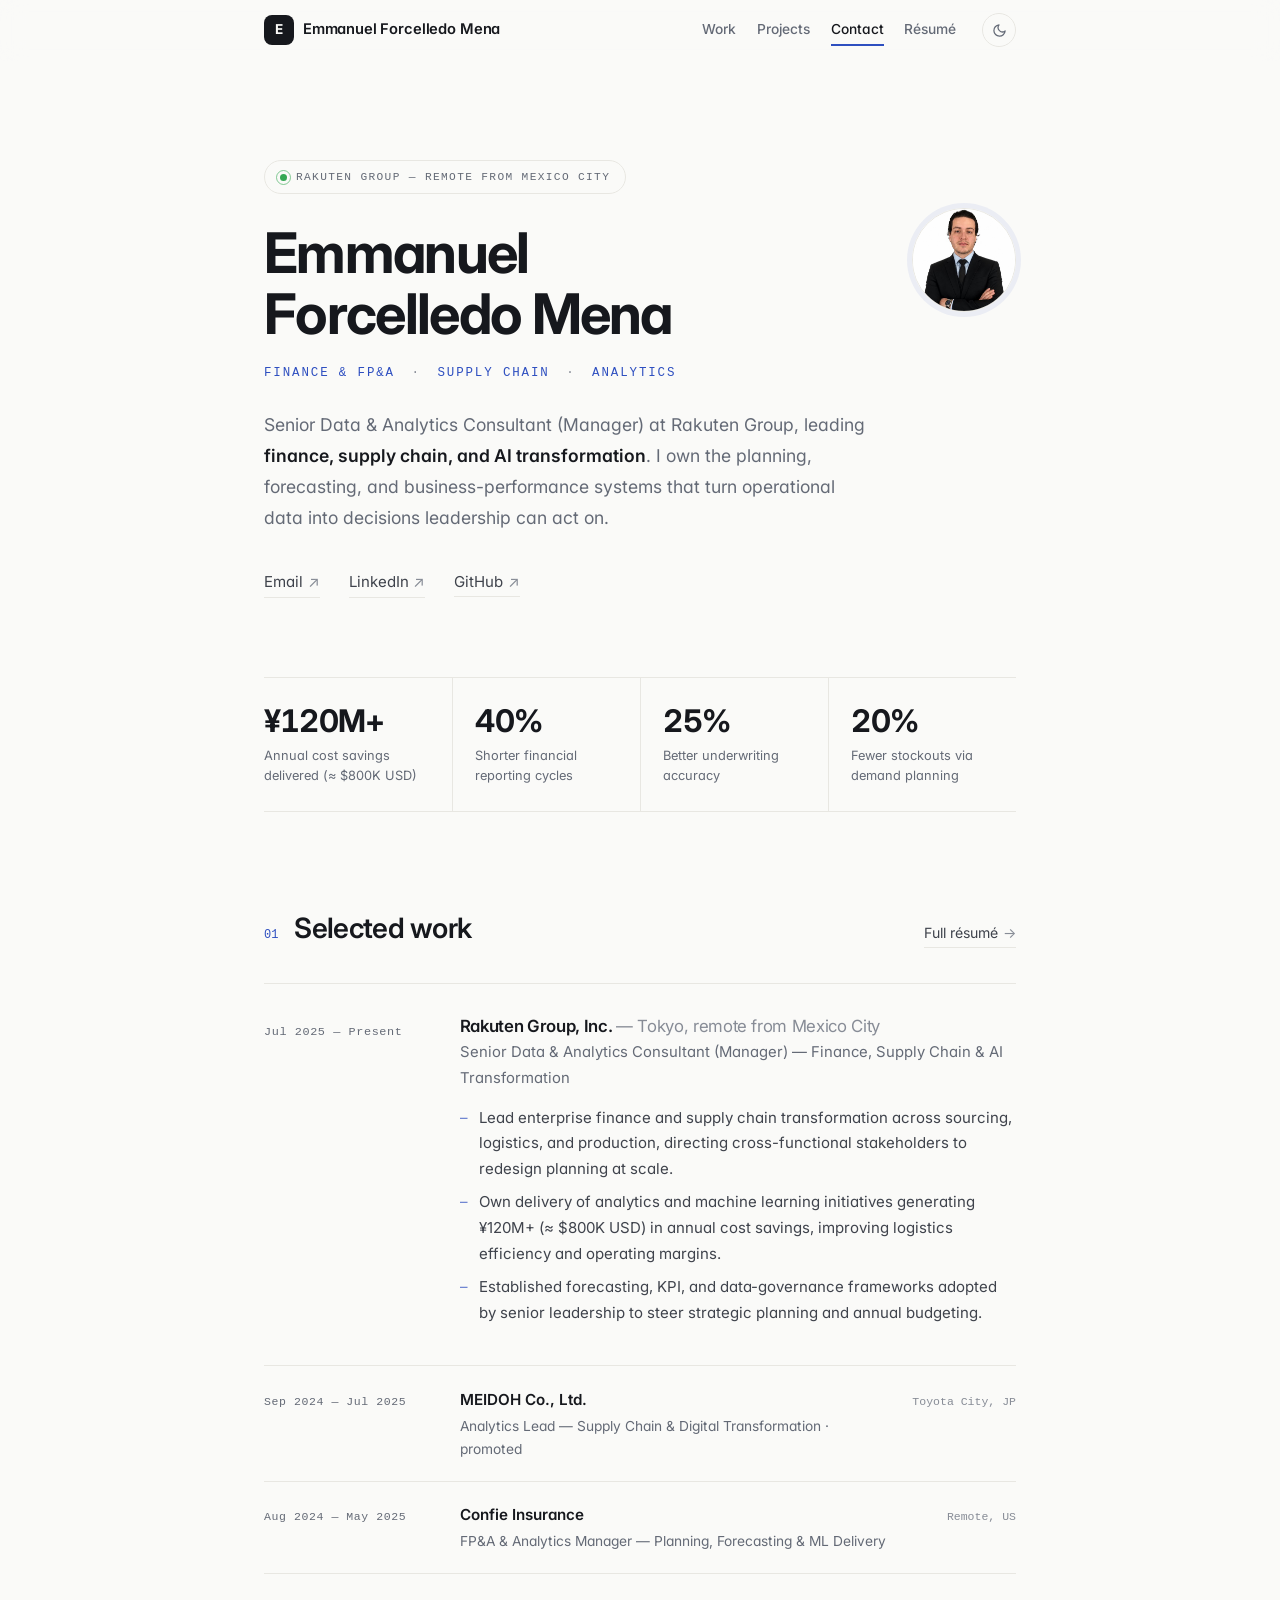
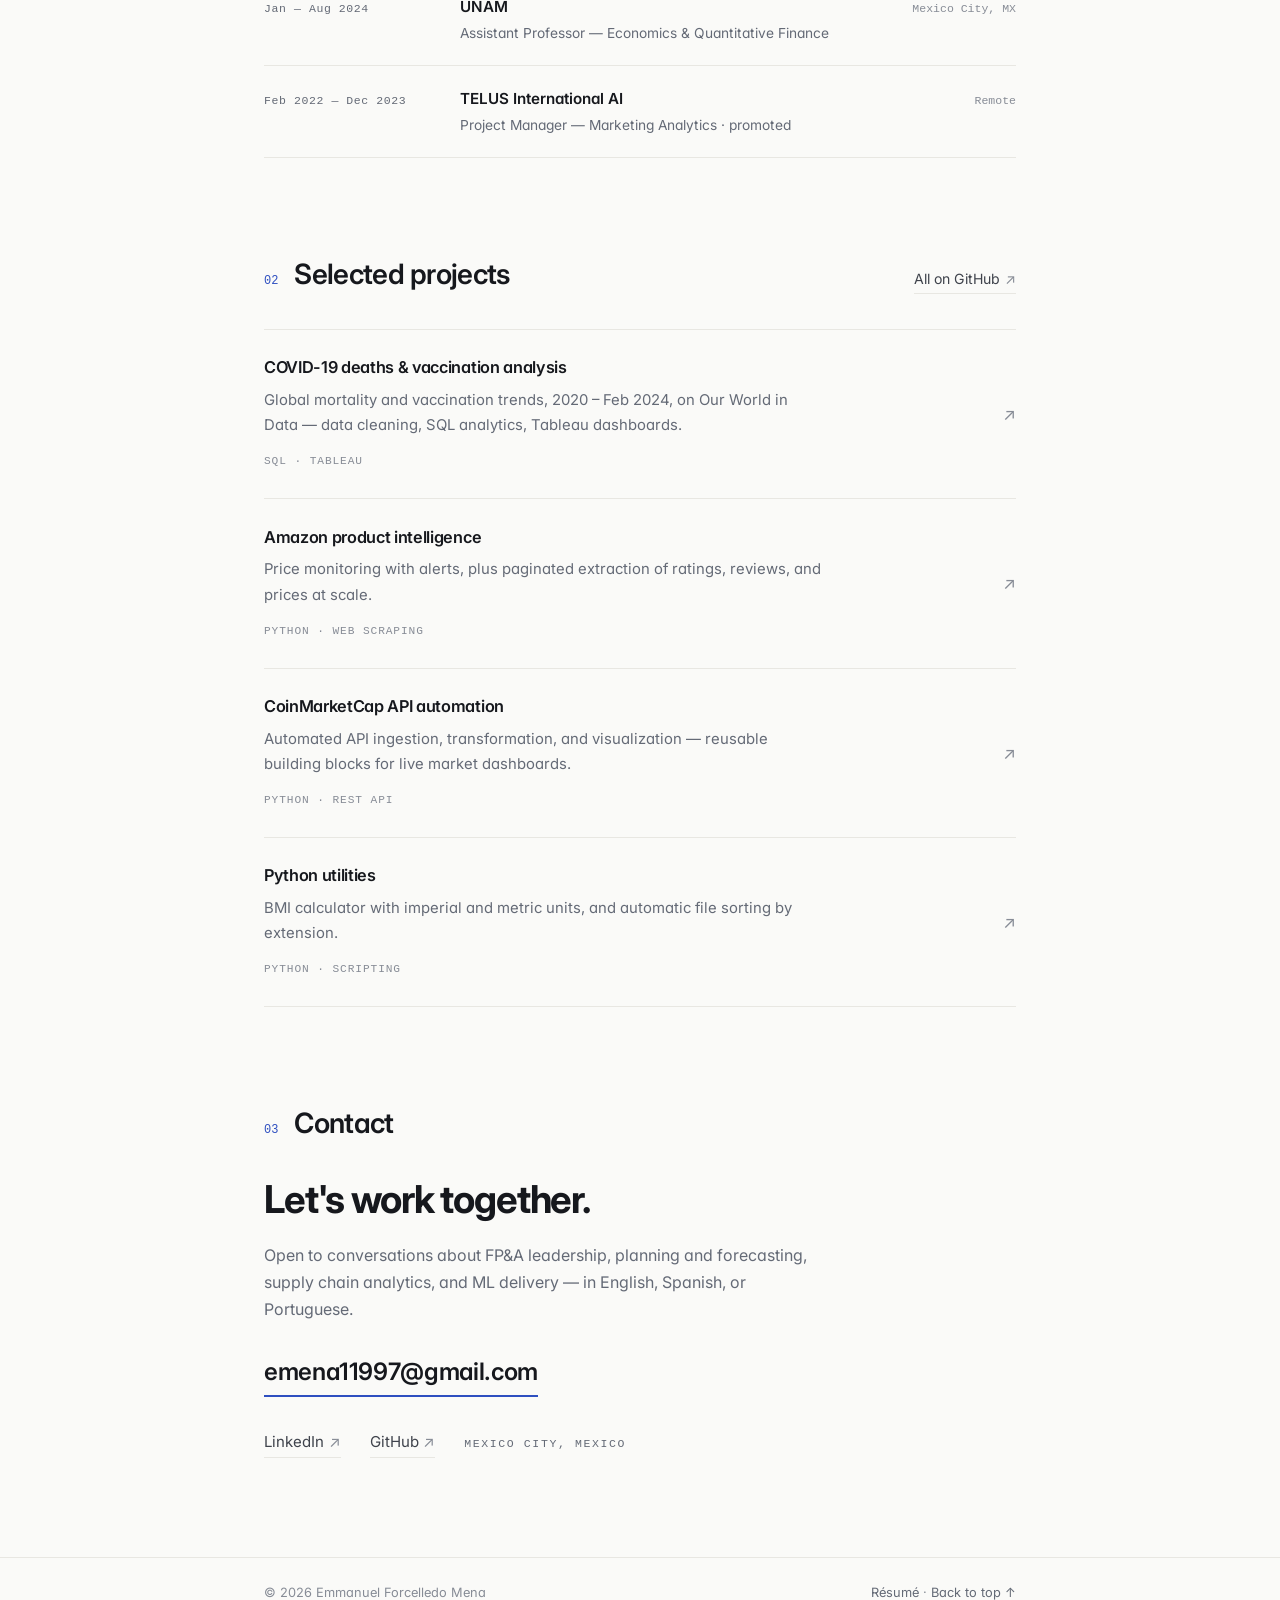
==== commit a18404a2: "Update content from new CV and remove dead template files - Update to combined CV: Mexico City base," ====
--- a/index.html
+++ b/index.html
@@ -3,13 +3,13 @@
 <head>
 	<meta charset="utf-8" />
 	<meta name="viewport" content="width=device-width, initial-scale=1" />
-	<title>Emmanuel Forcelledo Mena — Finance, Supply Chain &amp; Data Analytics</title>
-	<meta name="description" content="Finance &amp; FP&amp;A, supply chain, and data analytics leader based in Tokyo. Senior Data &amp; Analytics Manager at Rakuten Group." />
+	<title>Emmanuel Forcelledo Mena — Finance, FP&amp;A &amp; Supply Chain Analytics</title>
+	<meta name="description" content="Finance, FP&amp;A and supply chain analytics manager. Senior Data &amp; Analytics Consultant (Manager) at Rakuten Group — planning, forecasting, and business performance." />
 	<meta name="author" content="Emmanuel Forcelledo Mena" />
 
 	<meta property="og:type" content="website" />
 	<meta property="og:title" content="Emmanuel Forcelledo Mena" />
-	<meta property="og:description" content="Finance &amp; FP&amp;A · Supply Chain · Data Analytics — Senior Data &amp; Analytics Manager at Rakuten Group, Tokyo." />
+	<meta property="og:description" content="Finance &amp; FP&amp;A · Supply Chain · Analytics — Senior Data &amp; Analytics Consultant (Manager) at Rakuten Group." />
 	<meta property="og:image" content="images/foto_mia.jpeg" />
 
 	<link rel="icon" href="data:image/svg+xml,%3Csvg xmlns='http://www.w3.org/2000/svg' viewBox='0 0 64 64'%3E%3Crect width='64' height='64' rx='14' fill='%2316181d'/%3E%3Ctext x='32' y='43' font-family='Arial,Helvetica,sans-serif' font-size='30' font-weight='700' fill='%23fafaf8' text-anchor='middle'%3EE%3C/text%3E%3C/svg%3E" />
@@ -26,14 +26,14 @@
 		"@context": "https://schema.org",
 		"@type": "Person",
 		"name": "Emmanuel Forcelledo Mena",
-		"jobTitle": "Senior Data & Analytics Manager",
+		"jobTitle": "Senior Data & Analytics Consultant (Manager) — Finance, Supply Chain & AI Transformation",
 		"worksFor": { "@type": "Organization", "name": "Rakuten Group, Inc." },
-		"address": { "@type": "PostalAddress", "addressLocality": "Setagaya City, Tokyo", "addressCountry": "JP" },
+		"address": { "@type": "PostalAddress", "addressLocality": "Mexico City", "addressCountry": "MX" },
 		"alumniOf": { "@type": "CollegeOrUniversity", "name": "National Autonomous University of Mexico (UNAM)" },
 		"email": "mailto:emena11997@gmail.com",
 		"url": "https://emmanuelforcelledomena.github.io",
 		"sameAs": [
-			"https://www.linkedin.com/in/emmanuel-forcelledo-mena-1a5a07210/",
+			"https://www.linkedin.com/in/emmanuelforcelledo/",
 			"https://github.com/EmmanuelForcelledoMena"
 		]
 	}
@@ -66,13 +66,13 @@
 			<div class="wrap">
 				<div class="intro-head">
 					<div>
-						<span class="status-pill fx" style="--d:.02s"><span class="pulse" aria-hidden="true"></span> Rakuten Group — Tokyo, Japan</span>
+						<span class="status-pill fx" style="--d:.02s"><span class="pulse" aria-hidden="true"></span> Rakuten Group — remote from Mexico City</span>
 						<h1 class="fx" style="--d:.1s">Emmanuel Forcelledo Mena</h1>
-						<p class="role-line fx" style="--d:.18s">Finance &amp; FP&amp;A <span class="dot">·</span> Supply Chain <span class="dot">·</span> Data Analytics</p>
-						<p class="lede fx" style="--d:.26s">Senior Data &amp; Analytics Manager leading <strong>AI, supply chain, and finance transformation</strong> at Rakuten Group. I build the forecasting, planning, and machine-learning systems that organizations rely on to make decisions — with the rigor of an economist and the delivery record of an operator.</p>
+						<p class="role-line fx" style="--d:.18s">Finance &amp; FP&amp;A <span class="dot">·</span> Supply Chain <span class="dot">·</span> Analytics</p>
+						<p class="lede fx" style="--d:.26s">Senior Data &amp; Analytics Consultant (Manager) at Rakuten Group, leading <strong>finance, supply chain, and AI transformation</strong>. I own the planning, forecasting, and business-performance systems that turn operational data into decisions leadership can act on.</p>
 						<div class="intro-links fx" style="--d:.34s">
 							<a class="ulink" href="mailto:emena11997@gmail.com">Email<span class="arr">↗</span></a>
-							<a class="ulink" href="https://www.linkedin.com/in/emmanuel-forcelledo-mena-1a5a07210/" target="_blank" rel="noopener">LinkedIn<span class="arr">↗</span></a>
+							<a class="ulink" href="https://www.linkedin.com/in/emmanuelforcelledo/" target="_blank" rel="noopener">LinkedIn<span class="arr">↗</span></a>
 							<a class="ulink" href="https://github.com/EmmanuelForcelledoMena" target="_blank" rel="noopener">GitHub<span class="arr">↗</span></a>
 						</div>
 					</div>
@@ -84,11 +84,11 @@
 				<div class="stats fx" style="--d:.44s">
 					<div class="stat">
 						<div class="num" data-count="120" data-prefix="¥" data-suffix="M+">¥120M+</div>
-						<div class="cap">Annual savings from ML &amp; analytics initiatives</div>
+						<div class="cap">Annual cost savings delivered (≈ $800K USD)</div>
 					</div>
 					<div class="stat">
 						<div class="num" data-count="40" data-suffix="%">40%</div>
-						<div class="cap">Faster ML time-to-production</div>
+						<div class="cap">Shorter financial reporting cycles</div>
 					</div>
 					<div class="stat">
 						<div class="num" data-count="25" data-suffix="%">25%</div>
@@ -96,7 +96,7 @@
 					</div>
 					<div class="stat">
 						<div class="num" data-count="20" data-suffix="%">20%</div>
-						<div class="cap">Fewer stockouts via demand forecasting</div>
+						<div class="cap">Fewer stockouts via demand planning</div>
 					</div>
 				</div>
 			</div>
@@ -114,12 +114,12 @@
 					<article class="xp-item">
 						<div class="xp-when">Jul 2025 — Present</div>
 						<div class="xp-body">
-							<h3>Rakuten Group, Inc. <span class="where">— Tokyo</span></h3>
-							<p class="role-title">Senior Data &amp; Analytics Manager — AI, Supply Chain &amp; Finance Transformation</p>
+							<h3>Rakuten Group, Inc. <span class="where">— Tokyo, remote from Mexico City</span></h3>
+							<p class="role-title">Senior Data &amp; Analytics Consultant (Manager) — Finance, Supply Chain &amp; AI Transformation</p>
 							<ul>
-								<li>Lead enterprise data and finance transformation across sourcing, logistics, and production, directing cross-functional stakeholders at scale.</li>
-								<li>Own ML and analytics initiatives generating ¥120M+ in annual cost savings across supply chain, logistics, and operating margins.</li>
-								<li>Built ML deployment standards that cut time-to-production 40%, enabling repeatable adoption across business units.</li>
+								<li>Lead enterprise finance and supply chain transformation across sourcing, logistics, and production, directing cross-functional stakeholders to redesign planning at scale.</li>
+								<li>Own delivery of analytics and machine learning initiatives generating ¥120M+ (≈ $800K USD) in annual cost savings, improving logistics efficiency and operating margins.</li>
+								<li>Established forecasting, KPI, and data-governance frameworks adopted by senior leadership to steer strategic planning and annual budgeting.</li>
 							</ul>
 						</div>
 					</article>
@@ -133,7 +133,7 @@
 					</a>
 					<a class="xp-row reveal" href="experience.html">
 						<span class="when">Aug 2024 — May 2025</span>
-						<span class="co">Confie Insurance<span class="what">FP&amp;A &amp; Analytics Manager — Forecasting &amp; ML Delivery</span></span>
+						<span class="co">Confie Insurance<span class="what">FP&amp;A &amp; Analytics Manager — Planning, Forecasting &amp; ML Delivery</span></span>
 						<span class="loc">Remote, US</span>
 					</a>
 					<a class="xp-row reveal" href="experience.html">
@@ -194,12 +194,12 @@
 					<div class="left"><span class="n">03</span><h2>Contact</h2></div>
 				</div>
 				<p class="huge reveal">Let's work together.</p>
-				<p class="reveal" style="--d:.08s">Open to conversations about data &amp; finance transformation, FP&amp;A leadership, supply chain analytics, and ML delivery — in English, Spanish, or Portuguese.</p>
+				<p class="reveal" style="--d:.08s">Open to conversations about FP&amp;A leadership, planning and forecasting, supply chain analytics, and ML delivery — in English, Spanish, or Portuguese.</p>
 				<a class="big-mail reveal" style="--d:.14s" href="mailto:emena11997@gmail.com">emena11997@gmail.com</a>
 				<div class="contact-links reveal" style="--d:.2s">
-					<a class="ulink" href="https://www.linkedin.com/in/emmanuel-forcelledo-mena-1a5a07210/" target="_blank" rel="noopener">LinkedIn<span class="arr">↗</span></a>
+					<a class="ulink" href="https://www.linkedin.com/in/emmanuelforcelledo/" target="_blank" rel="noopener">LinkedIn<span class="arr">↗</span></a>
 					<a class="ulink" href="https://github.com/EmmanuelForcelledoMena" target="_blank" rel="noopener">GitHub<span class="arr">↗</span></a>
-					<span class="label">Setagaya City, Tokyo — Japan</span>
+					<span class="label">Mexico City, Mexico</span>
 				</div>
 			</div>
 		</section>
